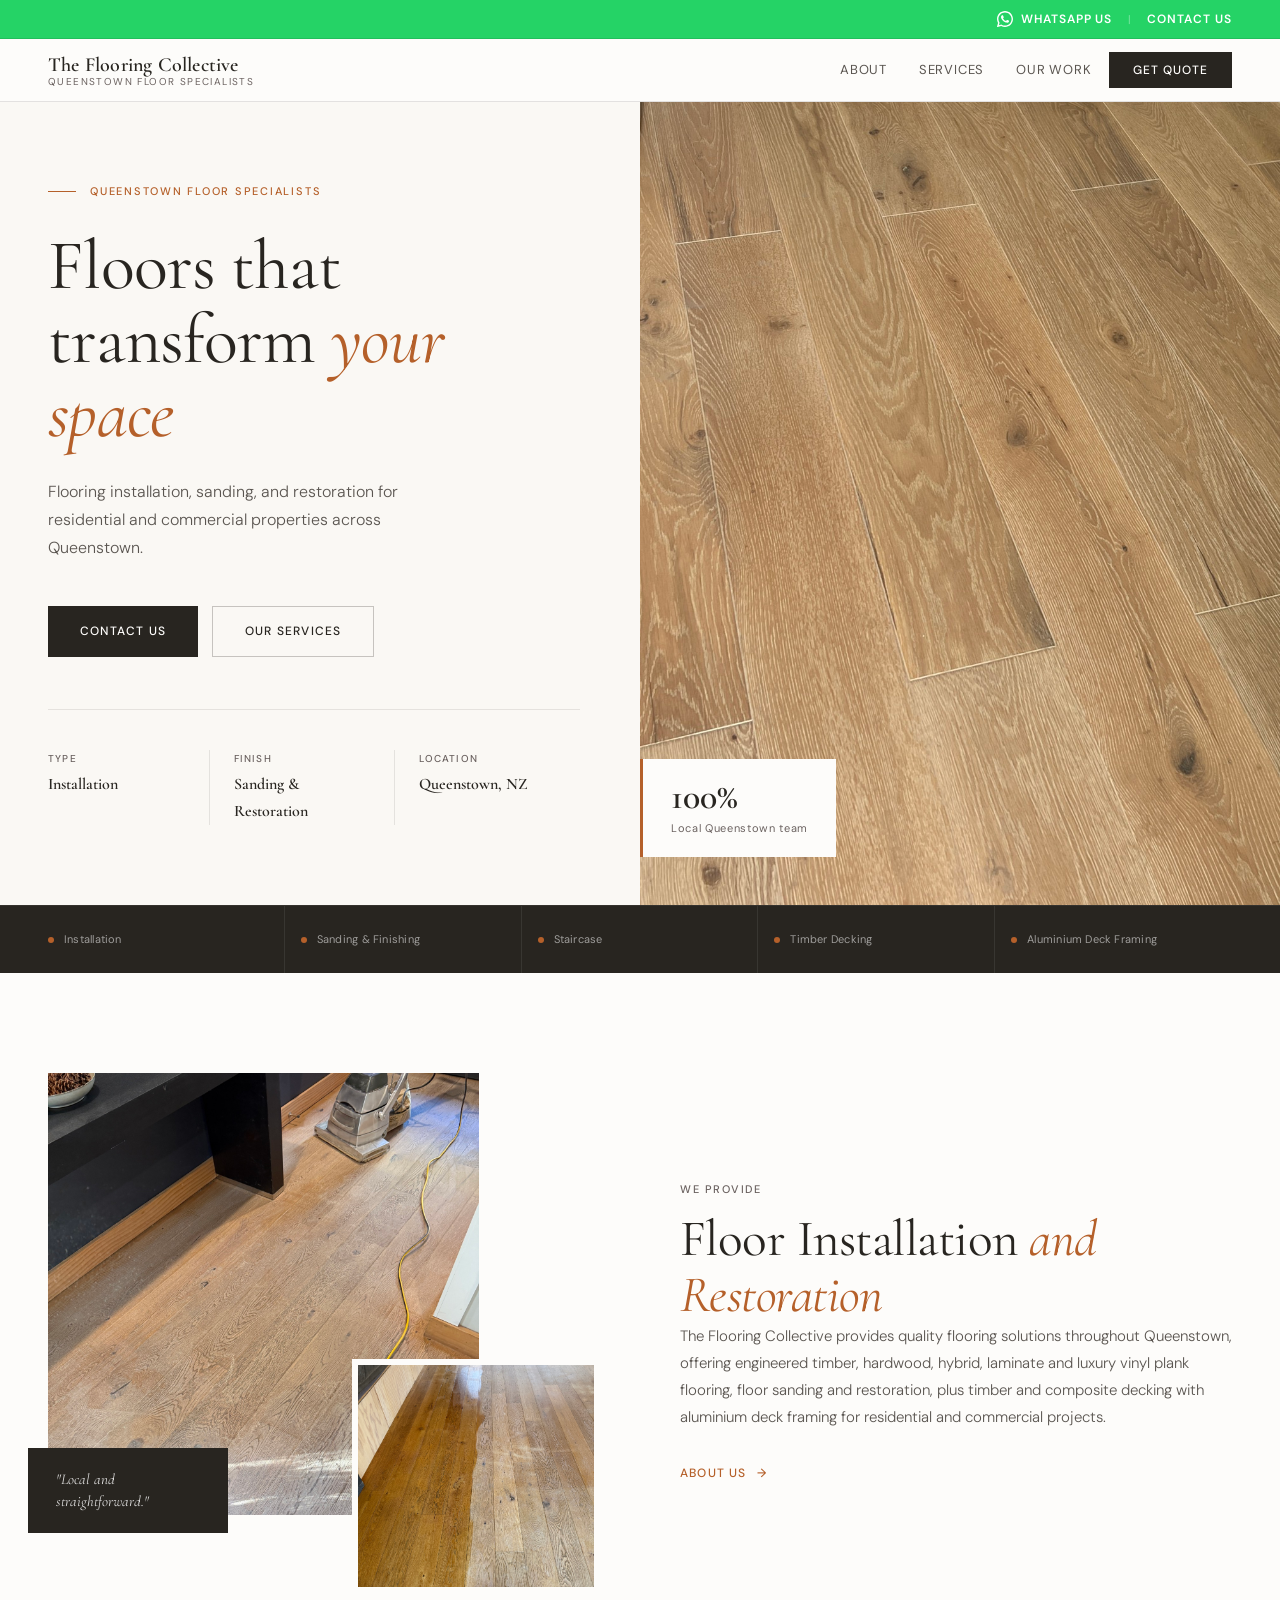
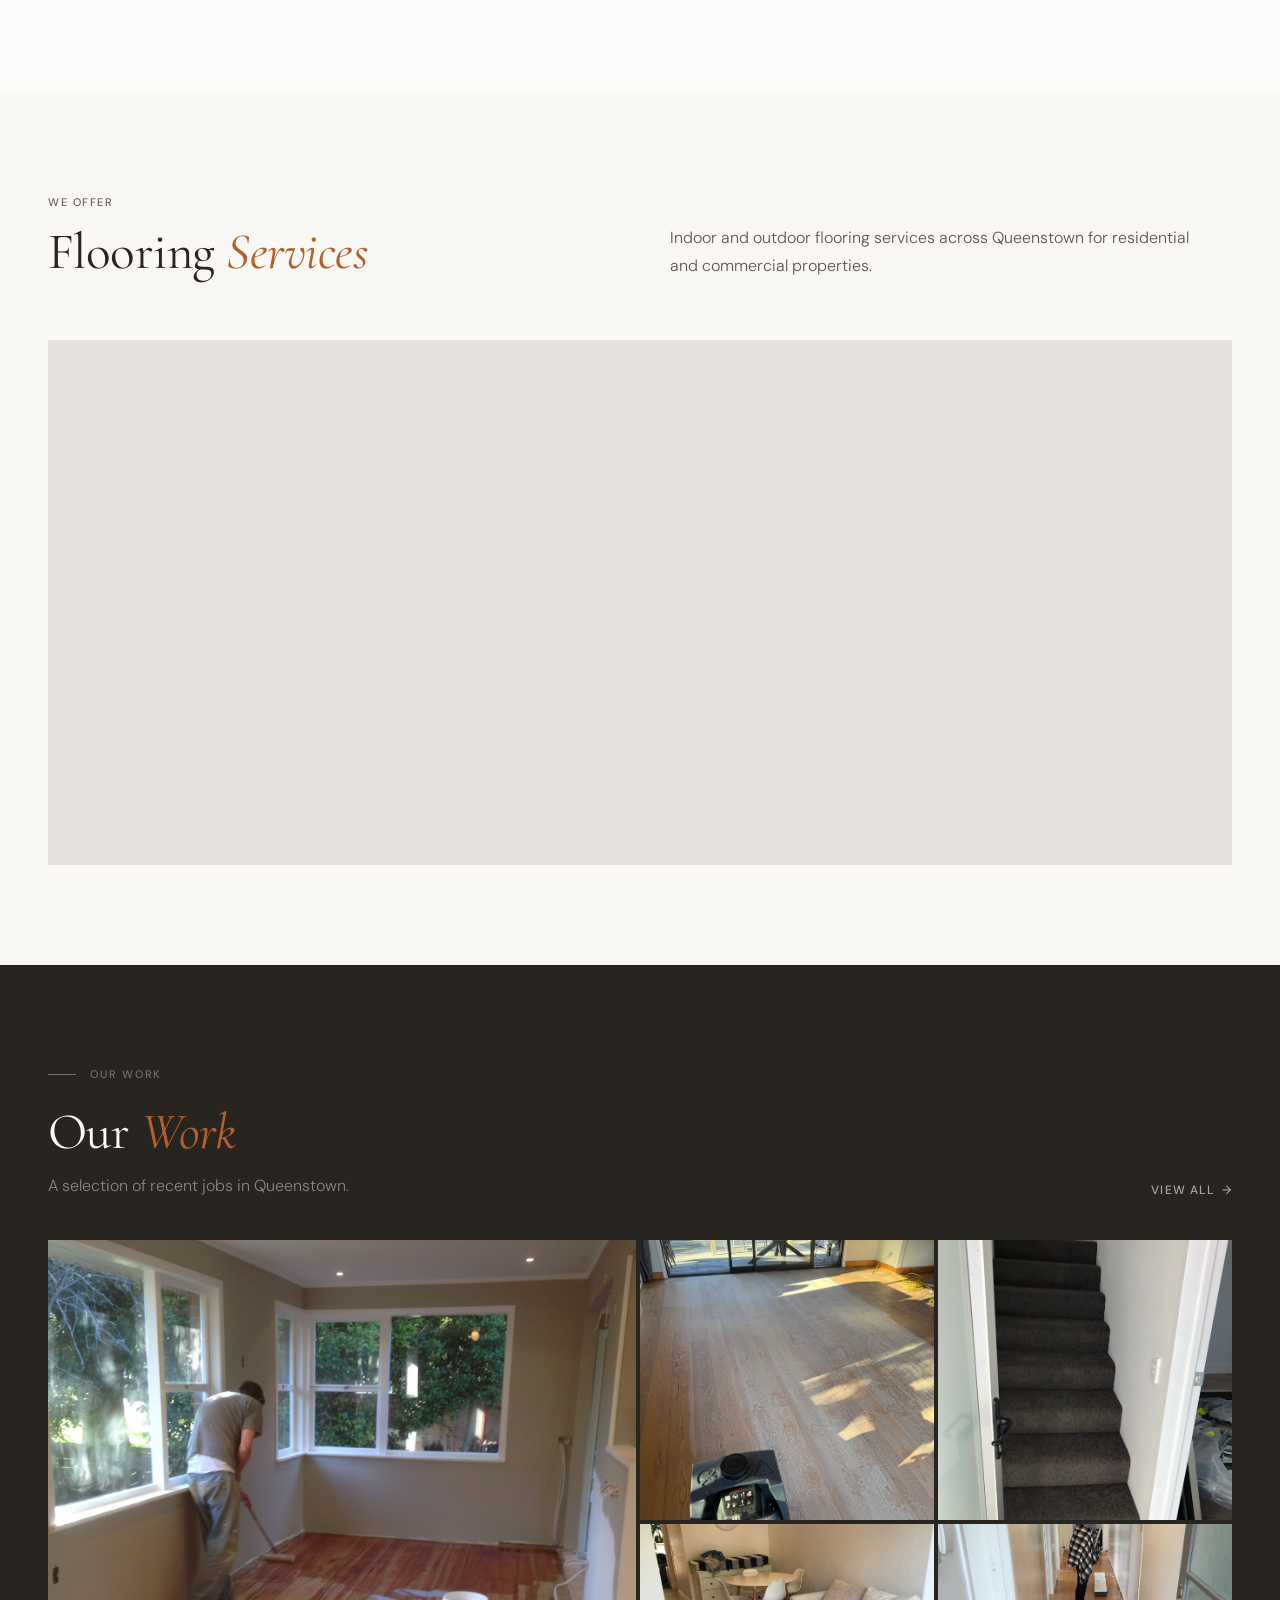
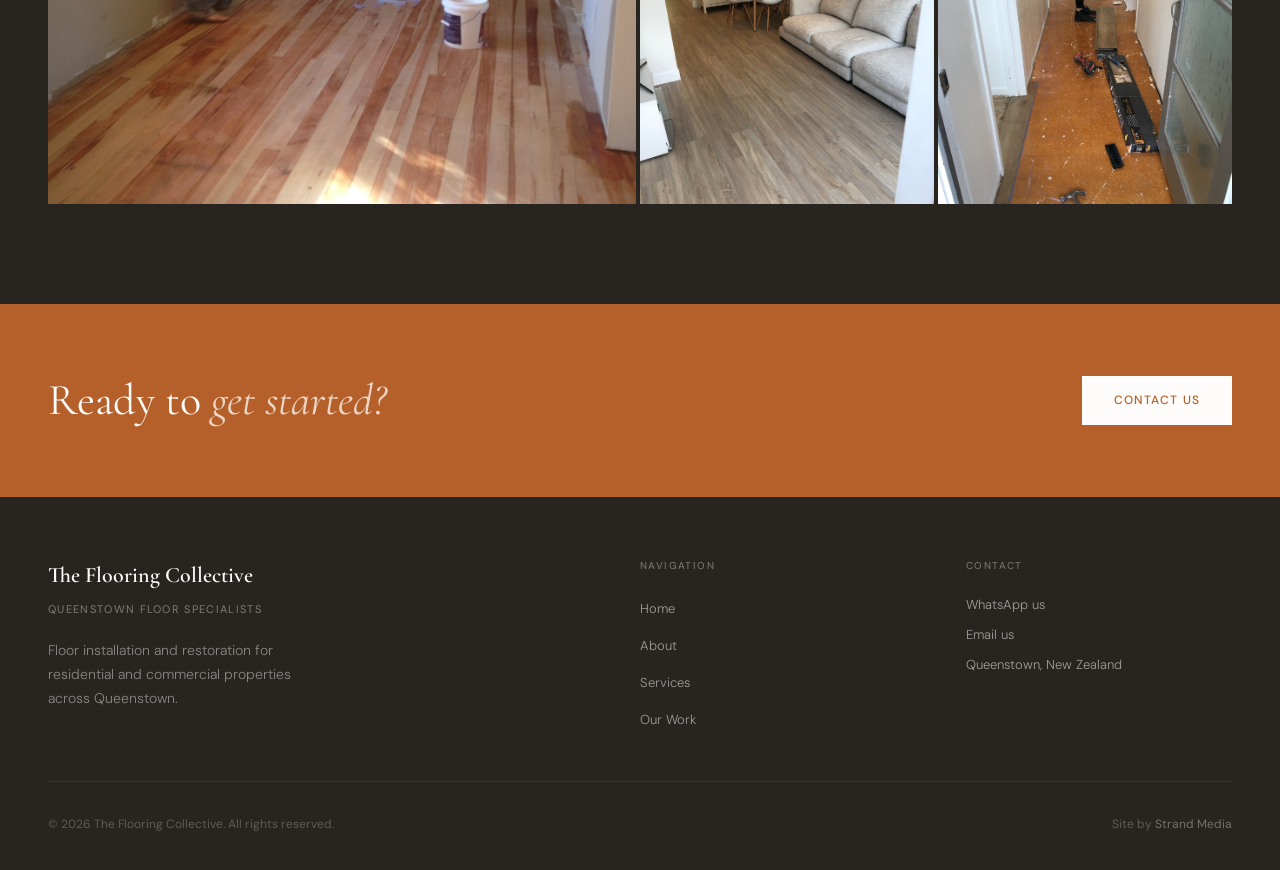
==== index.html @ 2d90a759 "Add files via upload" ====
<!DOCTYPE html>
<html lang="en">
<head>
<meta charset="UTF-8">
<meta name="viewport" content="width=device-width, initial-scale=1.0">
<title>The Flooring Collective — Floor Installation & Restoration, Queenstown</title>
<meta name="description" content="Queenstown floor installation and restoration. Engineered timber, floor sanding, staircase, timber decking and aluminium deck framing for residential and commercial properties.">
<link rel="canonical" href="https://flooringcollective.co.nz/">
<link rel="preload" as="image" href="images/hero.jpg">
<meta property="og:title" content="The Flooring Collective — Floor Installation & Restoration, Queenstown">
<meta property="og:description" content="Flooring installation, sanding, and restoration for residential and commercial properties across Queenstown.">
<meta property="og:image" content="https://flooringcollective.co.nz/images/og-image.jpg">
<meta property="og:type" content="website">
<meta property="og:url" content="https://flooringcollective.co.nz/">
<meta name="twitter:card" content="summary_large_image">
<meta name="robots" content="index, follow">
<link rel="icon" type="image/svg+xml" href="data:image/svg+xml,%3Csvg xmlns='http://www.w3.org/2000/svg' viewBox='0 0 100 100'%3E%3Crect width='100' height='100' fill='%23B5602A'/%3E%3Ctext x='50' y='67' font-family='Georgia,serif' font-size='42' font-weight='700' fill='%23FDFCFA' text-anchor='middle' letter-spacing='-1'%3ETFC%3C/text%3E%3C/svg%3E">
<link rel="preconnect" href="https://fonts.googleapis.com">
<link rel="preconnect" href="https://fonts.gstatic.com" crossorigin>
<link href="https://fonts.googleapis.com/css2?family=Cormorant+Garamond:ital,wght@0,400;0,600;1,400;1,600&family=DM+Sans:wght@300;400;500&display=swap" rel="stylesheet">
<link rel="stylesheet" href="css/style.css">
<style>
/* INDEX PAGE STYLES */
.hero { max-width:var(--max-w); margin:0 auto; display:grid; grid-template-columns:1fr 1fr; min-height:calc(100vh - 100px); }
.hero-left { display:flex; flex-direction:column; justify-content:center; padding:80px 60px 80px 48px; background:var(--linen); }
.hero-eyebrow { font-size:11px; font-weight:500; letter-spacing:0.16em; text-transform:uppercase; color:var(--terra); margin-bottom:28px; display:flex; align-items:center; gap:14px; }
.hero-eyebrow::before { content:''; width:28px; height:1px; background:var(--terra); display:block; flex-shrink:0; }
.hero-title { font-family:var(--font-display); font-size:clamp(48px,5.5vw,76px); font-weight:400; line-height:1.05; color:var(--charcoal); margin-bottom:28px; letter-spacing:-0.01em; }
.hero-title em { font-style:italic; color:var(--terra); }
.hero-body { font-size:16px; font-weight:300; color:var(--mid); max-width:400px; margin-bottom:44px; line-height:1.75; }
.hero-actions { display:flex; gap:14px; flex-wrap:wrap; }
.hero-services { display:flex; margin-top:52px; padding-top:40px; border-top:1px solid var(--border); }
.hero-service-item { flex:1; padding-right:24px; }
.hero-service-item+.hero-service-item { padding-left:24px; border-left:1px solid var(--border); }
.hero-service-label { font-size:10px; font-weight:500; letter-spacing:0.12em; text-transform:uppercase; color:var(--muted); margin-bottom:4px; }
.hero-service-name { font-family:var(--font-display); font-size:16px; font-weight:600; color:var(--charcoal); }
.hero-right { position:relative; overflow:hidden; background:var(--sand); min-height:500px; }
.hero-img { width:100%; height:100%; object-fit:cover; position:absolute; inset:0; }
.hero-badge { position:absolute; bottom:48px; left:0; background:var(--warm-white); padding:20px 28px; border-left:3px solid var(--terra); }
.hero-badge-num { font-family:var(--font-display); font-size:36px; font-weight:600; color:var(--charcoal); line-height:1; }
.hero-badge-label { font-size:11px; color:var(--muted); letter-spacing:0.06em; margin-top:4px; }

.services-strip { background:var(--charcoal); border-top:1px solid rgba(255,255,255,0.06); }
.services-strip-grid { max-width:var(--max-w); margin:0 auto; padding:0 48px; display:grid; grid-template-columns:repeat(5,1fr); }
.strip-item { padding:24px 16px; display:flex; align-items:center; gap:10px; border-right:1px solid rgba(255,255,255,0.08); }
.strip-item:first-child { padding-left:0; }
.strip-item:last-child { border-right:none; }
.strip-dot { width:6px; height:6px; background:var(--terra); border-radius:50%; flex-shrink:0; }
.strip-label { font-size:11px; font-weight:400; color:rgba(255,255,255,0.55); letter-spacing:0.02em; white-space:nowrap; }

.about-intro { background:var(--warm-white); }
.about-intro-grid { max-width:var(--max-w); margin:0 auto; padding:100px 48px; display:grid; grid-template-columns:1fr 1fr; gap:80px; align-items:center; }
.about-intro-visual { position:relative; height:520px; }
.about-img-main { position:absolute; top:0; left:0; width:78%; height:85%; object-fit:cover; }
.about-img-accent { position:absolute; bottom:0; right:0; width:45%; height:45%; object-fit:cover; border:6px solid var(--warm-white); }
.about-pull { position:absolute; bottom:60px; left:-20px; background:var(--charcoal); padding:20px 28px; max-width:200px; }
.about-pull-text { font-family:var(--font-display); font-size:15px; font-style:italic; line-height:1.5; color:rgba(255,255,255,0.85); }
.about-provide { font-size:11px; font-weight:500; letter-spacing:0.14em; text-transform:uppercase; color:var(--muted); margin-bottom:12px; }
.about-para { font-size:15px; font-weight:300; color:var(--mid); line-height:1.8; margin-bottom:20px; }

.services-section { background:var(--linen); }
.services-section-inner { max-width:var(--max-w); margin:0 auto; padding:100px 48px; }
.services-header { display:grid; grid-template-columns:1fr 1fr; gap:60px; align-items:end; margin-bottom:60px; }
.services-provide { font-size:11px; font-weight:500; letter-spacing:0.14em; text-transform:uppercase; color:var(--muted); margin-bottom:12px; }
.services-grid { display:grid; grid-template-columns:repeat(3,1fr); gap:2px; background:var(--border); }
.service-card { background:var(--linen); padding:44px 36px; transition:background 0.25s; position:relative; }
.service-card:hover { background:var(--sand); }
.service-card::after { content:''; position:absolute; top:0; left:0; right:0; height:2px; background:transparent; transition:background 0.25s; }
.service-card:hover::after { background:var(--terra); }
.service-card--cta { background:var(--charcoal); display:flex; flex-direction:column; justify-content:center; align-items:flex-start; }
.service-card--cta:hover { background:var(--charcoal-dark); }
.service-card--cta::after { display:none; }
.service-card--cta-text { font-family:var(--font-display); font-size:22px; font-weight:400; color:var(--warm-white); line-height:1.3; margin-bottom:24px; font-style:italic; }
.service-icon-wrap { width:40px; height:40px; margin-bottom:24px; display:flex; align-items:center; justify-content:center; }
.service-icon-wrap svg { width:32px; height:32px; stroke:var(--terra); fill:none; stroke-width:1.5; stroke-linecap:round; stroke-linejoin:round; }
.service-name { font-family:var(--font-display); font-size:22px; font-weight:600; color:var(--charcoal); margin-bottom:12px; line-height:1.2; }
.service-desc { font-size:14px; font-weight:300; color:var(--mid); line-height:1.7; }

.gallery-preview { background:var(--charcoal); padding:100px 48px; }
.gallery-preview .eyebrow { color:rgba(255,255,255,0.35); }
.gallery-preview .eyebrow::before { background:rgba(255,255,255,0.35); }
.gallery-header { max-width:var(--max-w); margin:0 auto 40px; display:flex; align-items:flex-end; justify-content:space-between; }
.gallery-header-link { display:inline-flex; align-items:center; gap:8px; font-size:12px; font-weight:500; letter-spacing:0.1em; text-transform:uppercase; color:rgba(255,255,255,0.6); transition:color 0.2s; }
.gallery-header-link:hover { color:var(--warm-white); }
.gallery-header-link::after { content:'→'; }
.gallery-grid { max-width:var(--max-w); margin:0 auto; display:grid; grid-template-columns:2fr 1fr 1fr; grid-template-rows:280px 280px; gap:4px; }
.gallery-item { overflow:hidden; position:relative; }
.gallery-item:first-child { grid-row:1/3; }
.gallery-img { width:100%; height:100%; object-fit:cover; transition:transform 0.5s ease; }
.gallery-item:hover .gallery-img, .gallery-item:focus-within .gallery-img { transform:scale(1.03); }
.gallery-overlay { position:absolute; inset:0; background:rgba(40,37,32,0); display:flex; align-items:flex-end; padding:20px; transition:background 0.3s; }
.gallery-item:hover .gallery-overlay, .gallery-item:focus-within .gallery-overlay { background:rgba(40,37,32,0.35); }
.section-title--light { color:var(--warm-white); }
.section-body--dim { color:rgba(255,255,255,0.45); margin-top:12px; }
.gallery-overlay-label { font-size:11px; letter-spacing:0.1em; text-transform:uppercase; color:rgba(255,255,255,0); transition:color 0.3s; }
.gallery-item:hover .gallery-overlay-label, .gallery-item:focus-within .gallery-overlay-label { color:rgba(255,255,255,0.8); }

/* MODAL */
.modal-overlay { display:none; position:fixed; inset:0; background:rgba(40,37,32,0.7); z-index:2000; align-items:center; justify-content:center; padding:20px; }
.modal-overlay.open { display:flex; }
.modal-box { background:var(--warm-white); max-width:560px; width:100%; max-height:90vh; overflow-y:auto; padding:48px; position:relative; }
.modal-close { position:absolute; top:16px; right:20px; background:none; border:none; font-size:24px; cursor:pointer; color:var(--muted); line-height:1; }
.modal-close:hover { color:var(--charcoal); }
.modal-title { font-family:var(--font-display); font-size:28px; font-weight:400; color:var(--charcoal); margin-bottom:6px; }
.modal-sub { font-size:14px; font-weight:300; color:var(--mid); margin-bottom:28px; }
.form-row { display:grid; grid-template-columns:1fr 1fr; gap:16px; }
.form-group { margin-bottom:16px; }
.form-label { display:block; font-size:10px; font-weight:500; letter-spacing:0.12em; text-transform:uppercase; color:var(--muted); margin-bottom:8px; }
.form-input,.form-select,.form-textarea { width:100%; background:var(--linen); border:1px solid var(--border); color:var(--charcoal); padding:12px 14px; font-family:var(--font-body); font-size:14px; font-weight:300; outline:none; transition:border-color 0.2s; }
.form-input:focus,.form-select:focus,.form-textarea:focus { border-color:var(--terra); }
.form-textarea { resize:vertical; min-height:100px; }
.form-submit { width:100%; background:var(--charcoal); color:var(--warm-white); border:none; padding:14px; font-family:var(--font-body); font-size:13px; font-weight:500; letter-spacing:0.1em; text-transform:uppercase; cursor:pointer; transition:background 0.2s; margin-top:8px; }
.form-submit:hover { background:var(--terra); }
.form-note { font-size:12px; color:var(--muted); margin-top:10px; }
.success-msg { display:none; background:var(--sand); border-left:3px solid var(--terra); padding:16px 20px; margin-top:16px; font-size:14px; color:var(--charcoal); }

@media(prefers-reduced-motion:reduce){.gallery-img,.gallery-overlay,.gallery-overlay-label,.service-card,.service-card::after{transition:none;}}
@media(max-width:1024px) {
  .hero { grid-template-columns:1fr; min-height:auto; }
  .hero-right { min-height:400px; }
  .hero-left { padding:60px 48px; }
  .about-intro-grid { grid-template-columns:1fr; gap:48px; }
  .about-intro-visual { height:360px; }
  .services-header { grid-template-columns:1fr; gap:20px; }
  .gallery-grid { grid-template-columns:1fr 1fr; grid-template-rows:auto; }
  .gallery-item:first-child { grid-row:auto; }
}
@media(max-width:768px) {
  .hero-left { padding:48px 20px 60px; }
  .hero-services { flex-direction:column; gap:16px; }
  .hero-service-item+.hero-service-item { border-left:none; border-top:1px solid var(--border); padding-left:0; padding-top:16px; }
  .services-strip-grid { padding:0 20px; grid-template-columns:1fr 1fr; }
  .strip-item { padding:16px 8px; border-right:none; border-bottom:1px solid rgba(255,255,255,0.08); }
  .strip-item:last-child { border-bottom:none; }
  .about-intro-grid { padding:72px 20px; grid-template-columns:1fr; }
  .services-section-inner { padding:72px 20px; }
  .services-grid { grid-template-columns:1fr; }
  .gallery-preview { padding:72px 20px; }
  .gallery-grid { grid-template-columns:1fr 1fr; }
  .form-row { grid-template-columns:1fr; }
  .modal-box { padding:32px 24px; }
}
</style>
<script type="application/ld+json">
{
  "@context": "https://schema.org",
  "@type": "LocalBusiness",
  "name": "The Flooring Collective",
  "description": "Floor installation and restoration in Queenstown — engineered timber, sanding, staircase, timber decking and aluminium deck framing.",
  "url": "https://flooringcollective.co.nz",
  "telephone": "+6421754626",
  "address": {
    "@type": "PostalAddress",
    "addressLocality": "Queenstown",
    "addressRegion": "Otago",
    "addressCountry": "NZ"
  },
  "areaServed": { "@type": "City", "name": "Queenstown" },
  "priceRange": "$$",
  "openingHours": "Mo-Fr 07:00-17:00"
}
</script>
</head>
<body>
<!-- NAV: identical across all pages — edit all files when changing nav -->
<header style="position:sticky;top:0;z-index:1000;font-family:'DM Sans',system-ui,sans-serif;">
  <div style="background:#25D366;border-bottom:1px solid rgba(0,0,0,0.1);">
    <div style="max-width:1280px;margin:0 auto;padding:0 48px;height:38px;display:flex;align-items:center;justify-content:flex-end;gap:16px;">
      <a href="https://wa.me/64217546260?text=Flooring%20Enquiry" target="_blank" rel="noopener" style="font-size:12px;font-weight:600;color:#fff;letter-spacing:0.08em;text-transform:uppercase;text-decoration:none;display:flex;align-items:center;gap:8px;">
        <svg width="16" height="16" viewBox="0 0 24 24" fill="white" xmlns="http://www.w3.org/2000/svg"><path d="M17.472 14.382c-.297-.149-1.758-.867-2.03-.967-.273-.099-.471-.148-.67.15-.197.297-.767.966-.94 1.164-.173.199-.347.223-.644.075-.297-.15-1.255-.463-2.39-1.475-.883-.788-1.48-1.761-1.653-2.059-.173-.297-.018-.458.13-.606.134-.133.298-.347.446-.52.149-.174.198-.298.298-.497.099-.198.05-.371-.025-.52-.075-.149-.669-1.612-.916-2.207-.242-.579-.487-.5-.669-.51-.173-.008-.371-.01-.57-.01-.198 0-.52.074-.792.372-.272.297-1.04 1.016-1.04 2.479 0 1.462 1.065 2.875 1.213 3.074.149.198 2.096 3.2 5.077 4.487.709.306 1.262.489 1.694.625.712.227 1.36.195 1.871.118.571-.085 1.758-.719 2.006-1.413.248-.694.248-1.289.173-1.413-.074-.124-.272-.198-.57-.347z"/><path d="M12 0C5.373 0 0 5.373 0 12c0 2.127.558 4.126 1.533 5.862L.057 23.428a.5.5 0 0 0 .609.61l5.648-1.453A11.945 11.945 0 0 0 12 24c6.627 0 12-5.373 12-12S18.627 0 12 0zm0 21.894a9.877 9.877 0 0 1-5.031-1.378l-.36-.214-3.733.96.99-3.645-.235-.374A9.872 9.872 0 0 1 2.106 12C2.106 6.527 6.527 2.106 12 2.106c5.473 0 9.894 4.421 9.894 9.894 0 5.473-4.421 9.894-9.894 9.894z"/></svg>
        WhatsApp us
      </a>
      <span style="color:rgba(255,255,255,0.4);font-size:11px;">|</span>
      <a href="contact.html" style="font-size:12px;font-weight:600;color:#fff;letter-spacing:0.08em;text-transform:uppercase;text-decoration:none;">Contact Us</a>
    </div>
  </div>
  <div style="background:#FDFCFA;border-bottom:1px solid rgba(40,37,32,0.12);">
    <div style="max-width:1280px;margin:0 auto;padding:0 48px;height:62px;display:flex;align-items:center;justify-content:space-between;">
      <a href="index.html" style="display:flex;flex-direction:column;line-height:1.1;text-decoration:none;">
        <span style="font-family:'Cormorant Garamond',Georgia,serif;font-size:20px;font-weight:600;color:#282520;letter-spacing:0.01em;">The Flooring Collective</span>
        <span style="font-size:10px;font-weight:400;color:#6B6260;letter-spacing:0.14em;text-transform:uppercase;">Queenstown Floor Specialists</span>
      </a>
      <nav id="mainNav" style="display:flex;align-items:center;gap:4px;">
        <a href="about.html" style="font-size:13px;font-weight:400;color:#5A5550;letter-spacing:0.06em;text-transform:uppercase;padding:8px 14px;text-decoration:none;">About</a>
        <a href="services.html" style="font-size:13px;font-weight:400;color:#5A5550;letter-spacing:0.06em;text-transform:uppercase;padding:8px 14px;text-decoration:none;">Services</a>
        <a href="gallery.html" style="font-size:13px;font-weight:400;color:#5A5550;letter-spacing:0.06em;text-transform:uppercase;padding:8px 14px;text-decoration:none;">Our Work</a>
        <button onclick="openQuoteModal()" style="font-size:12px;font-weight:500;color:#FDFCFA;letter-spacing:0.08em;text-transform:uppercase;padding:10px 24px;background:#282520;border:none;cursor:pointer;font-family:'DM Sans',system-ui,sans-serif;">Get Quote</button>
      </nav>
      <button onclick="toggleTFCMenu()" aria-label="Open menu" id="tfcBurger" style="display:none;flex-direction:column;gap:5px;background:none;border:none;cursor:pointer;padding:8px;">
        <span style="width:24px;height:2px;background:#282520;display:block;"></span>
        <span style="width:24px;height:2px;background:#282520;display:block;"></span>
        <span style="width:24px;height:2px;background:#282520;display:block;"></span>
      </button>
    </div>
  </div>
  <div id="tfcMobileMenu" style="display:none;background:#FDFCFA;border-top:1px solid rgba(40,37,32,0.1);padding:12px 24px 20px;">
    <a href="about.html" style="display:block;padding:13px 0;font-size:14px;color:#5A5550;letter-spacing:0.06em;text-transform:uppercase;border-bottom:1px solid rgba(40,37,32,0.08);text-decoration:none;">About</a>
    <a href="services.html" style="display:block;padding:13px 0;font-size:14px;color:#5A5550;letter-spacing:0.06em;text-transform:uppercase;border-bottom:1px solid rgba(40,37,32,0.08);text-decoration:none;">Services</a>
    <a href="gallery.html" style="display:block;padding:13px 0;font-size:14px;color:#5A5550;letter-spacing:0.06em;text-transform:uppercase;border-bottom:1px solid rgba(40,37,32,0.08);text-decoration:none;">Our Work</a>
    <a href="https://wa.me/64217546260?text=Flooring%20Enquiry" target="_blank" rel="noopener" style="display:block;padding:13px 0;font-size:14px;color:#25D366;letter-spacing:0.06em;text-transform:uppercase;text-decoration:none;">WhatsApp us</a>
    <a href="contact.html" style="display:block;padding:13px 0;font-size:14px;color:#B5602A;letter-spacing:0.06em;text-transform:uppercase;text-decoration:none;">Contact Us</a>
  </div>
  <style>@media(max-width:860px){#mainNav{display:none!important;}#tfcBurger{display:flex!important;}}</style>
</header>
<script>
function toggleTFCMenu(){var m=document.getElementById("tfcMobileMenu");m.style.display=m.style.display==="block"?"none":"block";}
function openQuoteModal(){document.getElementById('quoteModal').classList.add('open');document.body.style.overflow='hidden';}
function closeQuoteModal(){document.getElementById('quoteModal').classList.remove('open');document.body.style.overflow='';}
document.addEventListener('keydown',function(e){if(e.key==='Escape')closeQuoteModal();});
</script>

<!-- QUOTE MODAL -->
<div class="modal-overlay" id="quoteModal" role="dialog" aria-modal="true" aria-labelledby="modalTitle" onclick="if(event.target===this)closeQuoteModal()">
  <div class="modal-box">
    <button class="modal-close" onclick="closeQuoteModal()" aria-label="Close">&times;</button>
    <h2 class="modal-title" id="modalTitle">Get a quote</h2>
    <p class="modal-sub">Tell us about your project and we'll be in touch within one business day.</p>
    <form id="quoteForm" action="https://formspree.io/f/xdavladk" method="POST">
      <div class="form-row">
        <div class="form-group">
          <label class="form-label" for="q_first">First name *</label>
          <input class="form-input" id="q_first" type="text" name="first_name" required placeholder="Jane" autocomplete="given-name">
        </div>
        <div class="form-group">
          <label class="form-label" for="q_last">Last name *</label>
          <input class="form-input" id="q_last" type="text" name="last_name" required placeholder="Smith" autocomplete="family-name">
        </div>
      </div>
      <div class="form-row">
        <div class="form-group">
          <label class="form-label" for="q_phone">Phone *</label>
          <input class="form-input" id="q_phone" type="tel" name="phone" required placeholder="021 XXX XXXX" autocomplete="tel">
        </div>
        <div class="form-group">
          <label class="form-label" for="q_email">Email *</label>
          <input class="form-input" id="q_email" type="email" name="email" required placeholder="jane@email.com" autocomplete="email">
        </div>
      </div>
      <div class="form-group">
        <label class="form-label" for="q_service">Service</label>
        <select class="form-select" id="q_service" name="service">
          <option value="">Select a service</option>
          <option>Installation</option>
          <option>Sanding & Finishing</option>
          <option>Staircase</option>
          <option>Timber Decking</option>
          <option>Aluminium Deck Framing</option>
          <option>Not sure yet</option>
        </select>
      </div>
      <div class="form-group">
        <label class="form-label" for="q_message">Tell us about your project</label>
        <textarea class="form-textarea" id="q_message" name="message" placeholder="Location, floor area, timeframe…"></textarea>
      </div>
      <input type="hidden" name="_subject" value="Quote Request — The Flooring Collective">
      <button type="submit" class="form-submit">Send quote request →</button>
      <p class="form-note">Free quote. No obligation. We'll be in touch within one business day.</p>
    </form>
    <div class="success-msg" id="quoteSuccess">✓ Thanks — we'll be in touch within one business day.</div>
  </div>
</div>

<main id="main-content">

<section class="hero" aria-labelledby="hero-heading">
  <div class="hero-left">
    <p class="hero-eyebrow">Queenstown Floor Specialists</p>
    <h1 class="hero-title" id="hero-heading">Floors that transform <em>your space</em></h1>
    <p class="hero-body">Flooring installation, sanding, and restoration for residential and commercial properties across Queenstown.</p>
    <div class="hero-actions">
      <a href="contact.html" class="btn btn-dark">Contact Us</a>
      <a href="services.html" class="btn btn-outline">Our Services</a>
    </div>
    <div class="hero-services">
      <div class="hero-service-item">
        <p class="hero-service-label">Type</p>
        <p class="hero-service-name">Installation</p>
      </div>
      <div class="hero-service-item">
        <p class="hero-service-label">Finish</p>
        <p class="hero-service-name">Sanding & Restoration</p>
      </div>
      <div class="hero-service-item">
        <p class="hero-service-label">Location</p>
        <p class="hero-service-name">Queenstown, NZ</p>
      </div>
    </div>
  </div>
  <div class="hero-right">
    <img src="images/hero.jpg" alt="Engineered timber floor installation Queenstown" class="hero-img" loading="eager" fetchpriority="high" width="1800" height="1200">
    <div class="hero-badge">
      <div class="hero-badge-num">100%</div>
      <div class="hero-badge-label">Local Queenstown team</div>
    </div>
  </div>
</section>

<div class="services-strip" aria-label="Services overview">
  <div class="services-strip-grid">
    <div class="strip-item"><div class="strip-dot"></div><span class="strip-label">Installation</span></div>
    <div class="strip-item"><div class="strip-dot"></div><span class="strip-label">Sanding & Finishing</span></div>
    <div class="strip-item"><div class="strip-dot"></div><span class="strip-label">Staircase</span></div>
    <div class="strip-item"><div class="strip-dot"></div><span class="strip-label">Timber Decking</span></div>
    <div class="strip-item"><div class="strip-dot"></div><span class="strip-label">Aluminium Deck Framing</span></div>
  </div>
</div>

<section class="about-intro" aria-labelledby="about-heading">
  <div class="about-intro-grid">
    <div class="about-intro-visual fade-up">
      <img src="images/about-main.jpg" alt="Flooring installation in progress" class="about-img-main" loading="lazy">
      <img src="images/about-detail.jpg" alt="Floor detail close-up" class="about-img-accent" loading="lazy">
      <div class="about-pull">
        <p class="about-pull-text">"Local and straightforward."</p>
      </div>
    </div>
    <div class="fade-up">
      <p class="about-provide">We provide</p>
      <h2 class="section-title" id="about-heading">Floor Installation <em>and Restoration</em></h2>
      <p class="about-para">The Flooring Collective provides quality flooring solutions throughout Queenstown, offering engineered timber, hardwood, hybrid, laminate and luxury vinyl plank flooring, floor sanding and restoration, plus timber and composite decking with aluminium deck framing for residential and commercial projects.</p>
      <a href="about.html" class="about-link">About us</a>
    </div>
  </div>
</section>

<section class="services-section" aria-labelledby="services-heading">
  <div class="services-section-inner">
    <div class="services-header">
      <div>
        <p class="services-provide">We offer</p>
        <h2 class="section-title" id="services-heading">Flooring <em>Services</em></h2>
      </div>
      <p class="section-body">Indoor and outdoor flooring services across Queenstown for residential and commercial properties.</p>
    </div>
    <div class="services-grid">
      <article class="service-card fade-up">
        <div class="service-icon-wrap"><svg viewBox="0 0 32 32" aria-hidden="true"><rect x="4" y="6" width="5" height="20" rx="0.5"/><rect x="11" y="6" width="5" height="20" rx="0.5"/><rect x="18" y="6" width="5" height="20" rx="0.5"/><rect x="25" y="6" width="3" height="20" rx="0.5"/></svg></div>
        <h3 class="service-name">Installation</h3>
        <p class="service-desc">Installation of engineered timber floors. Subfloor preparation included — we ensure the base is right before a single board goes down.</p>
      </article>
      <article class="service-card fade-up">
        <div class="service-icon-wrap"><svg viewBox="0 0 32 32" aria-hidden="true"><rect x="4" y="20" width="24" height="6" rx="0.5"/><path d="M8 20 L8 8 Q8 6 10 6 L22 6 Q24 6 24 8 L24 20"/><line x1="12" y1="14" x2="20" y2="14"/></svg></div>
        <h3 class="service-name">Sanding & Finishing</h3>
        <p class="service-desc">Sanding and finishing. Oil, polyurethane, or hardwax — we help you choose the right finish for your floor and lifestyle.</p>
      </article>
      <article class="service-card fade-up">
        <div class="service-icon-wrap"><svg viewBox="0 0 32 32" aria-hidden="true"><polyline points="4,26 4,20 10,20 10,14 16,14 16,8 22,8 22,4 28,4"/><line x1="4" y1="26" x2="28" y2="26"/></svg></div>
        <h3 class="service-name">Staircase</h3>
        <p class="service-desc">Stair treads, risers, and nosings in matching or complementary timber to complete the look from floor to floor.</p>
      </article>
      <article class="service-card fade-up">
        <div class="service-icon-wrap"><svg viewBox="0 0 32 32" aria-hidden="true"><rect x="2" y="18" width="28" height="4" rx="0.5"/><rect x="2" y="24" width="28" height="4" rx="0.5"/><rect x="2" y="12" width="28" height="4" rx="0.5"/><line x1="8" y1="12" x2="8" y2="28"/><line x1="16" y1="12" x2="16" y2="28"/><line x1="24" y1="12" x2="24" y2="28"/></svg></div>
        <h3 class="service-name">Timber Decking</h3>
        <p class="service-desc">Installation of nail-free timber decking system — hidden fasteners create a seamless, screw-free surface that is barefoot friendly.</p>
      </article>
      <article class="service-card fade-up">
        <div class="service-icon-wrap"><svg viewBox="0 0 32 32" aria-hidden="true"><rect x="4" y="14" width="24" height="4" rx="0.5"/><rect x="4" y="20" width="24" height="4" rx="0.5"/><line x1="8" y1="8" x2="8" y2="14"/><line x1="16" y1="6" x2="16" y2="14"/><line x1="24" y1="8" x2="24" y2="14"/><circle cx="8" cy="26" r="2"/><circle cx="16" cy="26" r="2"/><circle cx="24" cy="26" r="2"/></svg></div>
        <h3 class="service-name">Aluminium Deck Framing</h3>
        <p class="service-desc">Installation of aluminium subframing system — lightweight, durable, and PS1 certified. Compatible with both timber decking and tiles.</p>
      </article>
      <div class="service-card service-card--cta fade-up">
        <p class="service-card--cta-text">"Not sure what you need?"</p>
        <a href="contact.html" class="btn btn-light">Contact Us →</a>
      </div>
    </div>
  </div>
</section>

<section class="gallery-preview" aria-labelledby="gallery-heading">
  <div class="gallery-header">
    <div>
      <p class="eyebrow">Our work</p>
      <h2 class="section-title section-title--light" id="gallery-heading">Our <em>Work</em></h2>
      <p class="section-body section-body--dim">A selection of recent jobs in Queenstown.</p>
    </div>
    <a href="gallery.html" class="gallery-header-link">View all</a>
  </div>
  <div class="gallery-grid" role="list" aria-label="Project gallery">
    <div class="gallery-item" role="listitem">
      <img src="images/gallery-timber-1.jpg" alt="Engineered timber floor installation Queenstown" class="gallery-img" loading="lazy">
      <div class="gallery-overlay"><span class="gallery-overlay-label">Installation</span></div>
    </div>
    <div class="gallery-item" role="listitem">
      <img src="images/gallery-sand-1.jpg" alt="Floor sanding and finishing Queenstown" class="gallery-img" loading="lazy">
      <div class="gallery-overlay"><span class="gallery-overlay-label">Sanding & Finishing</span></div>
    </div>
    <div class="gallery-item" role="listitem">
      <img src="images/gallery-stair-1.jpg" alt="Staircase timber flooring Queenstown" class="gallery-img" loading="lazy">
      <div class="gallery-overlay"><span class="gallery-overlay-label">Staircase</span></div>
    </div>
    <div class="gallery-item" role="listitem">
      <img src="images/gallery-lam-1.jpg" alt="Floor installation Queenstown" class="gallery-img" loading="lazy">
      <div class="gallery-overlay"><span class="gallery-overlay-label">Installation</span></div>
    </div>
    <div class="gallery-item" role="listitem">
      <img src="images/gallery-repair-1.jpg" alt="Floor restoration Queenstown" class="gallery-img" loading="lazy">
      <div class="gallery-overlay"><span class="gallery-overlay-label">Restoration</span></div>
    </div>
  </div>
</section>

</main>

<div class="cta-band">
  <div class="cta-band-inner">
    <h2 class="cta-band-title">Ready to <em>get started?</em></h2>
    <a href="contact.html" class="btn btn-light">Contact Us</a>
  </div>
</div>

<footer>
  <div class="footer-inner">
    <div class="footer-top">
      <div>
        <p class="footer-logo-main">The Flooring Collective</p>
        <p class="footer-logo-sub">Queenstown Floor Specialists</p>
        <p class="footer-tagline">Floor installation and restoration for residential and commercial properties across Queenstown.</p>
      </div>
      <nav aria-label="Footer navigation">
        <p class="footer-col-title">Navigation</p>
        <ul class="footer-links" role="list">
          <li><a href="index.html">Home</a></li>
          <li><a href="about.html">About</a></li>
          <li><a href="services.html">Services</a></li>
          <li><a href="gallery.html">Our Work</a></li>
        </ul>
      </nav>
      <div>
        <p class="footer-col-title">Contact</p>
        <p class="footer-contact-item"><a href="https://wa.me/64217546260?text=Flooring%20Enquiry" target="_blank" rel="noopener">WhatsApp us</a></p>
        <p class="footer-contact-item"><a href="mailto:ashjohns@me.com?subject=Flooring%20Enquiry">Email us</a></p>
        <p class="footer-contact-item">Queenstown, New Zealand</p>
      </div>
    </div>
    <div class="footer-bottom">
      <span class="footer-copy">© 2026 The Flooring Collective. All rights reserved.</span>
      <span class="footer-credit">Site by <a href="https://strandmedia.co.nz">Strand Media</a></span>
    </div>
  </div>
</footer>
<script src="js/shared.js"></script>
<script>
document.getElementById('quoteForm').addEventListener('submit', async function(e) {
  e.preventDefault();
  const btn = this.querySelector('.form-submit');
  btn.textContent = 'Sending…'; btn.disabled = true;
  try {
    const r = await fetch(this.action, {method:'POST', body:new FormData(this), headers:{'Accept':'application/json'}});
    if (r.ok) {
      this.style.display = 'none';
      document.getElementById('quoteSuccess').style.display = 'block';
    } else { btn.textContent = 'Send quote request →'; btn.disabled = false; }
  } catch(err) { btn.textContent = 'Send quote request →'; btn.disabled = false; }
});
</script>
</body>
</html>
---- css/style.css ----
/* =============================================
   THE FLOOR COLLECTIVE — SHARED STYLESHEET
   Shared only: reset, variables, typography,
   buttons, CTA band, footer, animations.
   Page-specific styles live inline in each HTML.
============================================= */

*, *::before, *::after { box-sizing: border-box; margin: 0; padding: 0; }

:root {
  --sand:         #F2EDE4;
  --linen:        #FAF8F4;
  --warm-white:   #FDFCFA;
  --charcoal:     #282520;
  --mid:          #5A5550;
  --muted:        #6B6260;
  --terra:        #B5602A;
  --border:       rgba(40,37,32,0.1);
  --max-w:        1280px;
  --font-display:   'Cormorant Garamond', Georgia, serif;
  --font-body:      'DM Sans', system-ui, sans-serif;
  --charcoal-dark:  #1a1714;
  --spacing-section: 100px;
  --spacing-page:    48px;
}

html { scroll-behavior: smooth; }
body { font-family: var(--font-body); background: var(--linen); color: var(--charcoal); font-size: 16px; line-height: 1.7; }
img { display: block; max-width: 100%; }
a { color: inherit; text-decoration: none; }

/* SKIP LINK */
.skip-link { position: absolute; top: -100%; left: 0; background: var(--terra); color: var(--warm-white); padding: 12px 24px; font-size: 14px; font-weight: 500; z-index: 9999; transition: top 0.2s; }
.skip-link:focus { top: 0; }

/* BUTTONS */
.btn { display: inline-flex; align-items: center; gap: 8px; font-family: var(--font-body); font-size: 12px; font-weight: 500; letter-spacing: 0.1em; text-transform: uppercase; padding: 14px 32px; transition: all 0.2s; cursor: pointer; border: none; text-decoration: none; }
.btn-dark { background: var(--charcoal); color: var(--warm-white); }
.btn-dark:hover { background: var(--terra); }
.btn-outline { background: transparent; color: var(--charcoal); border: 1px solid rgba(40,37,32,0.25); }
.btn-outline:hover { border-color: var(--charcoal); background: var(--sand); }
.btn-light { background: var(--warm-white); color: var(--terra); white-space: nowrap; }
.btn-light:hover { background: var(--linen); }

/* SHARED TYPOGRAPHY */
.eyebrow { font-size: 11px; font-weight: 500; letter-spacing: 0.16em; text-transform: uppercase; color: var(--terra); display: flex; align-items: center; gap: 14px; margin-bottom: 20px; }
.eyebrow::before { content: ''; width: 28px; height: 1px; background: var(--terra); display: block; flex-shrink: 0; }
.section-title { font-family: var(--font-display); font-size: clamp(36px,4vw,54px); font-weight: 400; line-height: 1.1; color: var(--charcoal); letter-spacing: -0.01em; }
.section-title em { font-style: italic; color: var(--terra); }
.section-body { font-size: 16px; font-weight: 300; color: var(--mid); line-height: 1.75; max-width: 520px; }
.about-link { display: inline-flex; align-items: center; gap: 10px; font-size: 12px; font-weight: 500; letter-spacing: 0.1em; text-transform: uppercase; color: var(--terra); margin-top: 12px; transition: gap 0.2s; }
.about-link:hover { gap: 16px; }
.about-link::after { content: '→'; }

/* CTA BAND */
.cta-band { background: var(--terra); padding: 72px 48px; }
.cta-band-inner { max-width: var(--max-w); margin: 0 auto; display: flex; align-items: center; justify-content: space-between; gap: 40px; }
.cta-band-title { font-family: var(--font-display); font-size: clamp(28px,3.5vw,44px); font-weight: 400; color: var(--warm-white); line-height: 1.1; max-width: 520px; }
.cta-band-title em { font-style: italic; opacity: 0.75; }

/* FOOTER */
footer { background: var(--charcoal); padding: 60px 48px 36px; }
.footer-inner { max-width: var(--max-w); margin: 0 auto; }
.footer-top { display: grid; grid-template-columns: 2fr 1fr 1fr; gap: 60px; padding-bottom: 48px; border-bottom: 1px solid rgba(255,255,255,0.08); margin-bottom: 32px; }
.footer-logo-main { font-family: var(--font-display); font-size: 22px; font-weight: 600; color: var(--warm-white); margin-bottom: 6px; }
.footer-logo-sub { font-size: 11px; letter-spacing: 0.12em; text-transform: uppercase; color: rgba(255,255,255,0.4); margin-bottom: 20px; }
.footer-tagline { font-size: 14px; font-weight: 300; color: rgba(255,255,255,0.45); line-height: 1.7; max-width: 280px; }
.footer-col-title { font-size: 10px; font-weight: 500; letter-spacing: 0.14em; text-transform: uppercase; color: rgba(255,255,255,0.35); margin-bottom: 20px; }
.footer-links { list-style: none; display: flex; flex-direction: column; gap: 10px; }
.footer-links a { font-size: 13px; font-weight: 300; color: rgba(255,255,255,0.55); transition: color 0.2s; }
.footer-links a:hover { color: var(--warm-white); }
.footer-contact-item { font-size: 13px; font-weight: 300; color: rgba(255,255,255,0.55); margin-bottom: 8px; }
.footer-contact-item a { color: rgba(255,255,255,0.55); transition: color 0.2s; }
.footer-contact-item a:hover { color: var(--warm-white); }
.footer-bottom { display: flex; align-items: center; justify-content: space-between; }
.footer-copy { font-size: 12px; color: rgba(255,255,255,0.25); }
.footer-credit { font-size: 12px; color: rgba(255,255,255,0.25); }
.footer-credit a { color: rgba(255,255,255,0.35); transition: color 0.2s; }
.footer-credit a:hover { color: rgba(255,255,255,0.7); }

/* ANIMATIONS */
.fade-up { opacity: 0; transform: translateY(24px); transition: opacity 0.7s ease, transform 0.7s ease; }
.fade-up.visible { opacity: 1; transform: translateY(0); }
@media (prefers-reduced-motion: reduce) { .fade-up { opacity: 1; transform: none; transition: none; } html { scroll-behavior: auto; } }

/* SHARED RESPONSIVE */
@media (max-width: 768px) {
  .cta-band { padding: 60px 20px; }
  .cta-band-inner { flex-direction: column; align-items: flex-start; }
  footer { padding: 48px 20px 28px; }
  .footer-top { grid-template-columns: 1fr; gap: 36px; }
}
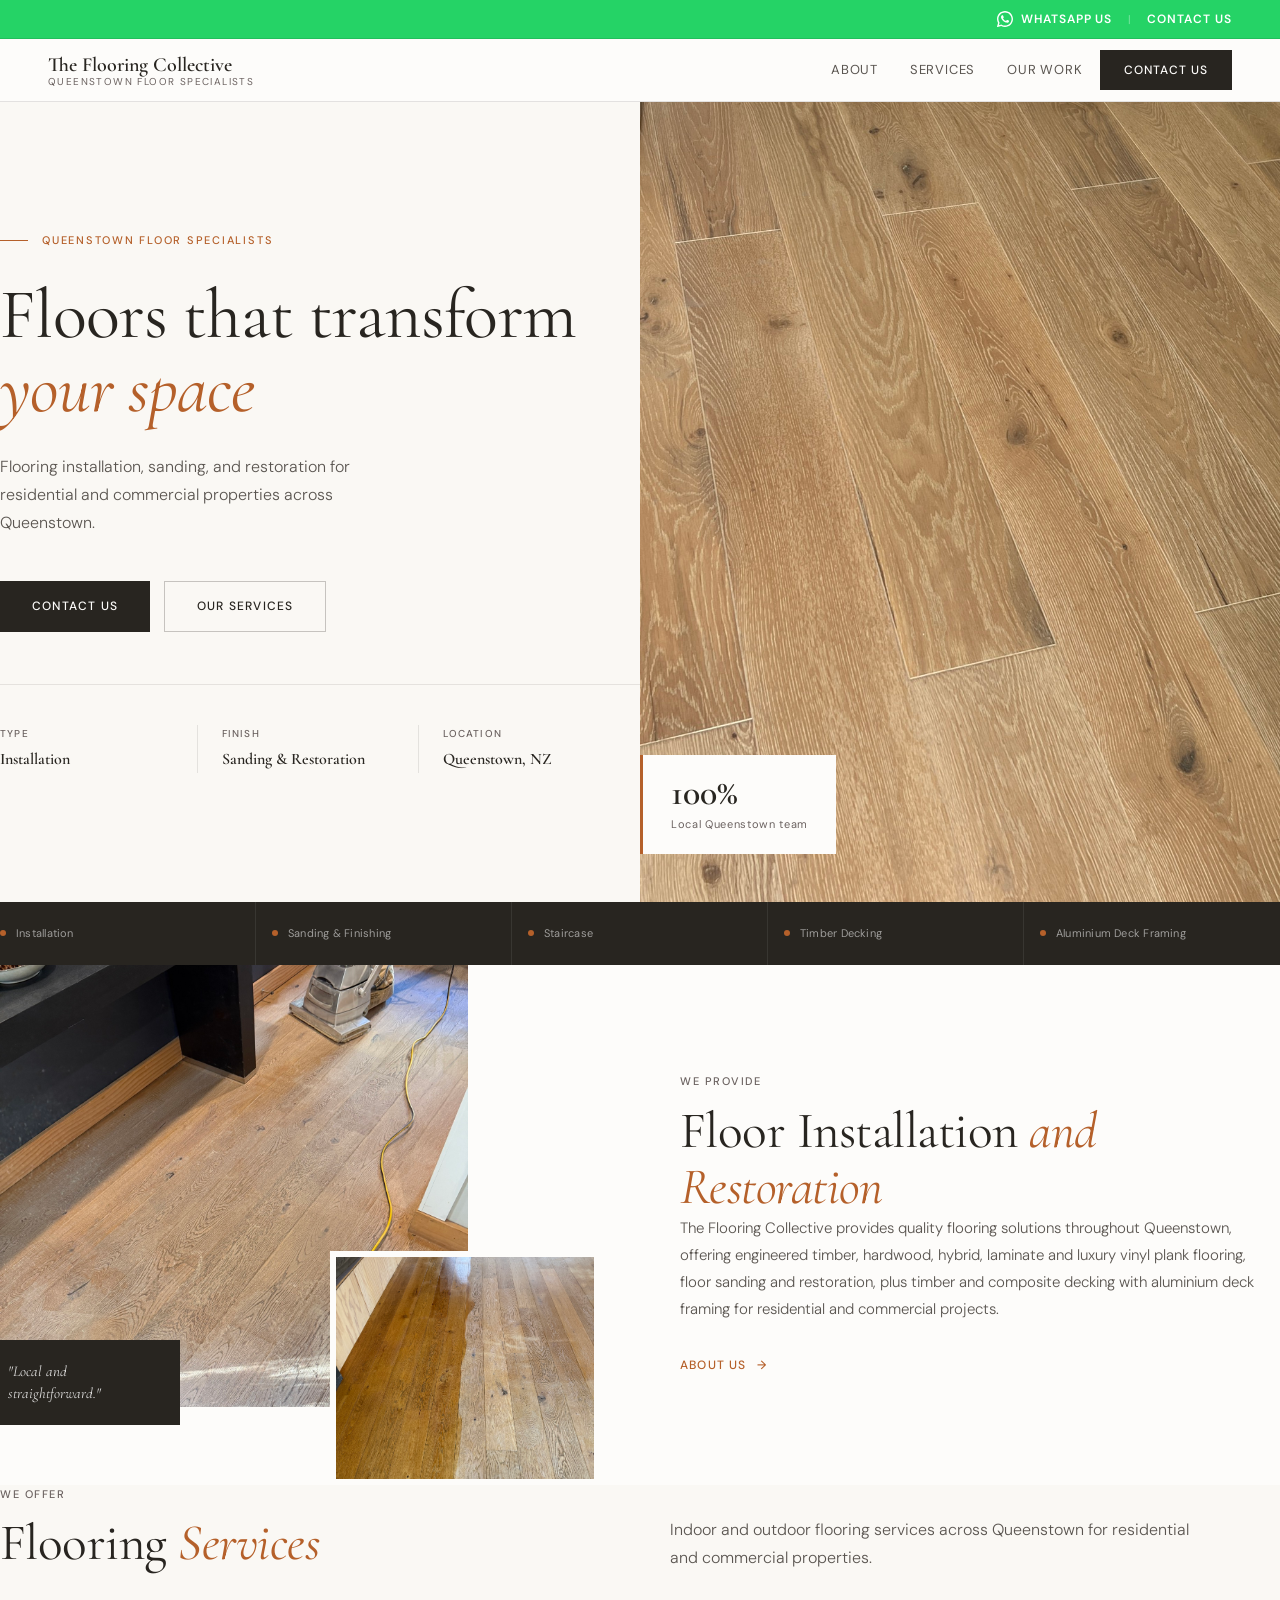
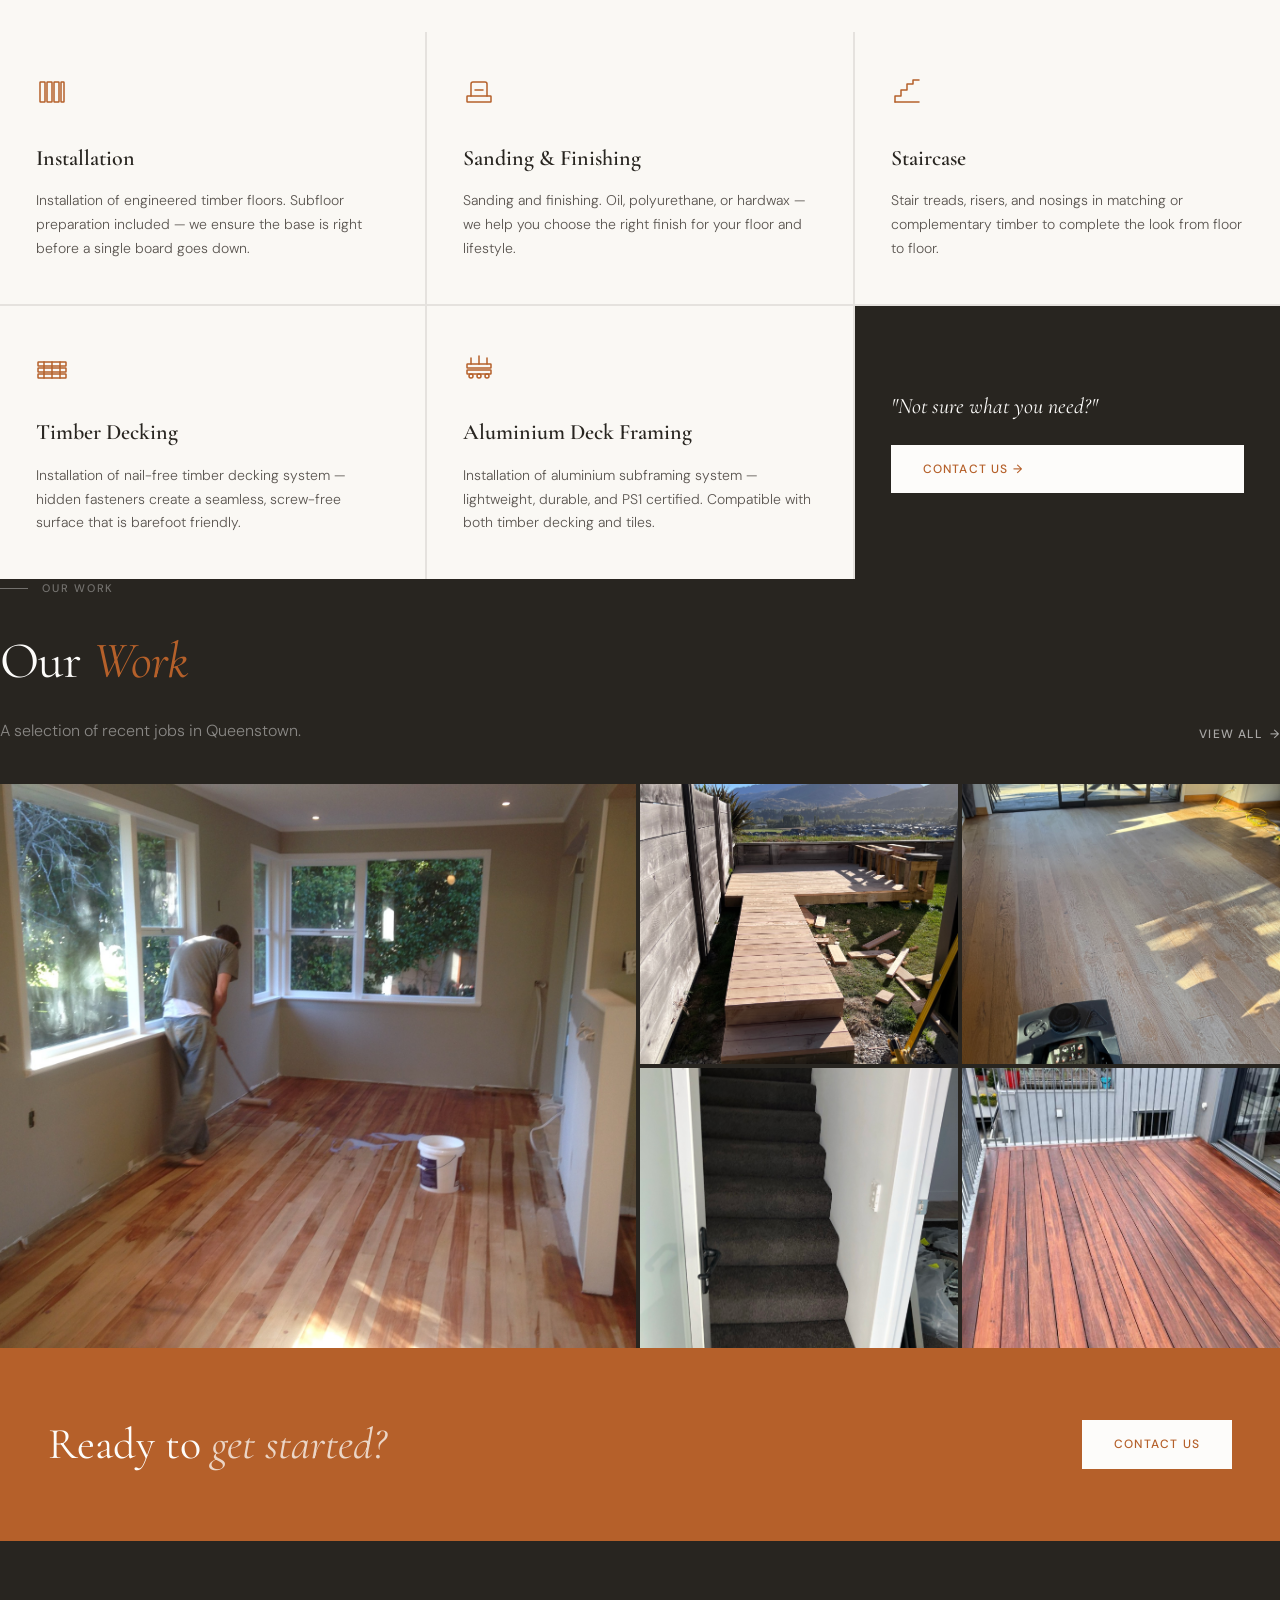
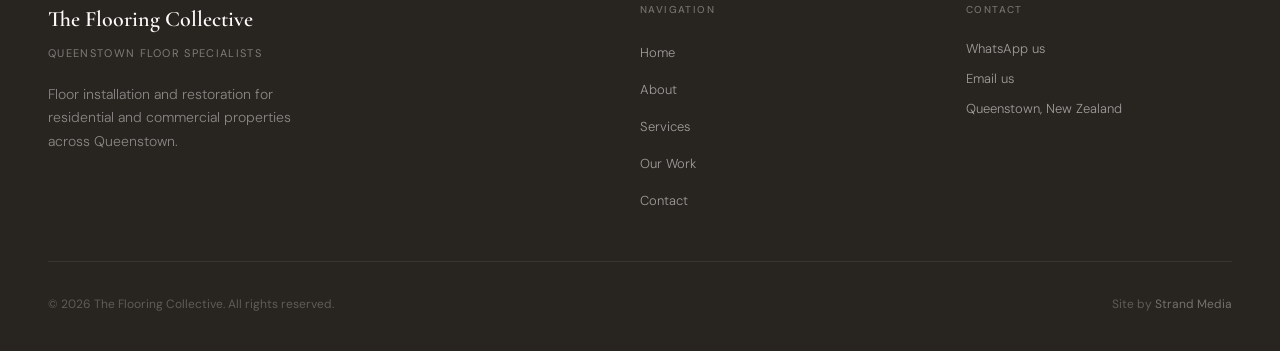
==== commit 7464ed7a: "Add files via upload" ====
--- a/index.html
+++ b/index.html
@@ -20,37 +20,36 @@
 <link href="https://fonts.googleapis.com/css2?family=Cormorant+Garamond:ital,wght@0,400;0,600;1,400;1,600&family=DM+Sans:wght@300;400;500&display=swap" rel="stylesheet">
 <link rel="stylesheet" href="css/style.css">
 <style>
-/* INDEX PAGE STYLES */
-.hero { max-width:var(--max-w); margin:0 auto; display:grid; grid-template-columns:1fr 1fr; min-height:calc(100vh - 100px); }
-.hero-left { display:flex; flex-direction:column; justify-content:center; padding:80px 60px 80px 48px; background:var(--linen); }
+.hero-wrap { max-width:var(--max-w); margin:0 auto; display:grid; grid-template-columns:1fr 1fr; min-height:calc(100vh - 100px); }
+.hero-left { display:flex; flex-direction:column; justify-content:center; padding:80px 60px 80px var(--pad); background:var(--linen); }
 .hero-eyebrow { font-size:11px; font-weight:500; letter-spacing:0.16em; text-transform:uppercase; color:var(--terra); margin-bottom:28px; display:flex; align-items:center; gap:14px; }
-.hero-eyebrow::before { content:''; width:28px; height:1px; background:var(--terra); display:block; flex-shrink:0; }
+.hero-eyebrow::before { content:''; width:28px; height:1px; background:var(--terra); display:block; }
 .hero-title { font-family:var(--font-display); font-size:clamp(48px,5.5vw,76px); font-weight:400; line-height:1.05; color:var(--charcoal); margin-bottom:28px; letter-spacing:-0.01em; }
 .hero-title em { font-style:italic; color:var(--terra); }
 .hero-body { font-size:16px; font-weight:300; color:var(--mid); max-width:400px; margin-bottom:44px; line-height:1.75; }
 .hero-actions { display:flex; gap:14px; flex-wrap:wrap; }
-.hero-services { display:flex; margin-top:52px; padding-top:40px; border-top:1px solid var(--border); }
-.hero-service-item { flex:1; padding-right:24px; }
-.hero-service-item+.hero-service-item { padding-left:24px; border-left:1px solid var(--border); }
-.hero-service-label { font-size:10px; font-weight:500; letter-spacing:0.12em; text-transform:uppercase; color:var(--muted); margin-bottom:4px; }
-.hero-service-name { font-family:var(--font-display); font-size:16px; font-weight:600; color:var(--charcoal); }
-.hero-right { position:relative; overflow:hidden; background:var(--sand); min-height:500px; }
+.hero-meta { display:flex; margin-top:52px; padding-top:40px; border-top:1px solid var(--border); }
+.hero-meta-item { flex:1; padding-right:24px; }
+.hero-meta-item+.hero-meta-item { padding-left:24px; border-left:1px solid var(--border); }
+.hero-meta-label { font-size:10px; font-weight:500; letter-spacing:0.12em; text-transform:uppercase; color:var(--muted); margin-bottom:4px; }
+.hero-meta-val { font-family:var(--font-display); font-size:16px; font-weight:600; color:var(--charcoal); }
+.hero-right { position:relative; overflow:hidden; background:var(--sand); }
 .hero-img { width:100%; height:100%; object-fit:cover; position:absolute; inset:0; }
 .hero-badge { position:absolute; bottom:48px; left:0; background:var(--warm-white); padding:20px 28px; border-left:3px solid var(--terra); }
 .hero-badge-num { font-family:var(--font-display); font-size:36px; font-weight:600; color:var(--charcoal); line-height:1; }
 .hero-badge-label { font-size:11px; color:var(--muted); letter-spacing:0.06em; margin-top:4px; }
 
-.services-strip { background:var(--charcoal); border-top:1px solid rgba(255,255,255,0.06); }
-.services-strip-grid { max-width:var(--max-w); margin:0 auto; padding:0 48px; display:grid; grid-template-columns:repeat(5,1fr); }
-.strip-item { padding:24px 16px; display:flex; align-items:center; gap:10px; border-right:1px solid rgba(255,255,255,0.08); }
+.strip { background:var(--charcoal); }
+.strip-inner { max-width:var(--max-w); margin:0 auto; padding:0 var(--pad); display:grid; grid-template-columns:repeat(5,1fr); }
+.strip-item { padding:22px 16px; display:flex; align-items:center; gap:10px; border-right:1px solid rgba(255,255,255,0.08); }
 .strip-item:first-child { padding-left:0; }
 .strip-item:last-child { border-right:none; }
 .strip-dot { width:6px; height:6px; background:var(--terra); border-radius:50%; flex-shrink:0; }
-.strip-label { font-size:11px; font-weight:400; color:rgba(255,255,255,0.55); letter-spacing:0.02em; white-space:nowrap; }
+.strip-label { font-size:11px; color:rgba(255,255,255,0.55); letter-spacing:0.02em; white-space:nowrap; }
 
 .about-intro { background:var(--warm-white); }
-.about-intro-grid { max-width:var(--max-w); margin:0 auto; padding:100px 48px; display:grid; grid-template-columns:1fr 1fr; gap:80px; align-items:center; }
-.about-intro-visual { position:relative; height:520px; }
+.about-grid { max-width:var(--max-w); margin:0 auto; padding:100px var(--pad); display:grid; grid-template-columns:1fr 1fr; gap:80px; align-items:center; }
+.about-visual { position:relative; height:520px; }
 .about-img-main { position:absolute; top:0; left:0; width:78%; height:85%; object-fit:cover; }
 .about-img-accent { position:absolute; bottom:0; right:0; width:45%; height:45%; object-fit:cover; border:6px solid var(--warm-white); }
 .about-pull { position:absolute; bottom:60px; left:-20px; background:var(--charcoal); padding:20px 28px; max-width:200px; }
@@ -58,118 +57,79 @@
 .about-provide { font-size:11px; font-weight:500; letter-spacing:0.14em; text-transform:uppercase; color:var(--muted); margin-bottom:12px; }
 .about-para { font-size:15px; font-weight:300; color:var(--mid); line-height:1.8; margin-bottom:20px; }
 
-.services-section { background:var(--linen); }
-.services-section-inner { max-width:var(--max-w); margin:0 auto; padding:100px 48px; }
-.services-header { display:grid; grid-template-columns:1fr 1fr; gap:60px; align-items:end; margin-bottom:60px; }
+.services-sect { background:var(--linen); }
+.services-inner { max-width:var(--max-w); margin:0 auto; padding:100px var(--pad); }
+.services-hdr { display:grid; grid-template-columns:1fr 1fr; gap:60px; align-items:end; margin-bottom:60px; }
 .services-provide { font-size:11px; font-weight:500; letter-spacing:0.14em; text-transform:uppercase; color:var(--muted); margin-bottom:12px; }
-.services-grid { display:grid; grid-template-columns:repeat(3,1fr); gap:2px; background:var(--border); }
-.service-card { background:var(--linen); padding:44px 36px; transition:background 0.25s; position:relative; }
-.service-card:hover { background:var(--sand); }
-.service-card::after { content:''; position:absolute; top:0; left:0; right:0; height:2px; background:transparent; transition:background 0.25s; }
-.service-card:hover::after { background:var(--terra); }
-.service-card--cta { background:var(--charcoal); display:flex; flex-direction:column; justify-content:center; align-items:flex-start; }
-.service-card--cta:hover { background:var(--charcoal-dark); }
-.service-card--cta::after { display:none; }
-.service-card--cta-text { font-family:var(--font-display); font-size:22px; font-weight:400; color:var(--warm-white); line-height:1.3; margin-bottom:24px; font-style:italic; }
-.service-icon-wrap { width:40px; height:40px; margin-bottom:24px; display:flex; align-items:center; justify-content:center; }
-.service-icon-wrap svg { width:32px; height:32px; stroke:var(--terra); fill:none; stroke-width:1.5; stroke-linecap:round; stroke-linejoin:round; }
-.service-name { font-family:var(--font-display); font-size:22px; font-weight:600; color:var(--charcoal); margin-bottom:12px; line-height:1.2; }
-.service-desc { font-size:14px; font-weight:300; color:var(--mid); line-height:1.7; }
-
-.gallery-preview { background:var(--charcoal); padding:100px 48px; }
-.gallery-preview .eyebrow { color:rgba(255,255,255,0.35); }
-.gallery-preview .eyebrow::before { background:rgba(255,255,255,0.35); }
-.gallery-header { max-width:var(--max-w); margin:0 auto 40px; display:flex; align-items:flex-end; justify-content:space-between; }
-.gallery-header-link { display:inline-flex; align-items:center; gap:8px; font-size:12px; font-weight:500; letter-spacing:0.1em; text-transform:uppercase; color:rgba(255,255,255,0.6); transition:color 0.2s; }
-.gallery-header-link:hover { color:var(--warm-white); }
-.gallery-header-link::after { content:'→'; }
-.gallery-grid { max-width:var(--max-w); margin:0 auto; display:grid; grid-template-columns:2fr 1fr 1fr; grid-template-rows:280px 280px; gap:4px; }
-.gallery-item { overflow:hidden; position:relative; }
-.gallery-item:first-child { grid-row:1/3; }
-.gallery-img { width:100%; height:100%; object-fit:cover; transition:transform 0.5s ease; }
-.gallery-item:hover .gallery-img, .gallery-item:focus-within .gallery-img { transform:scale(1.03); }
-.gallery-overlay { position:absolute; inset:0; background:rgba(40,37,32,0); display:flex; align-items:flex-end; padding:20px; transition:background 0.3s; }
-.gallery-item:hover .gallery-overlay, .gallery-item:focus-within .gallery-overlay { background:rgba(40,37,32,0.35); }
-.section-title--light { color:var(--warm-white); }
-.section-body--dim { color:rgba(255,255,255,0.45); margin-top:12px; }
-.gallery-overlay-label { font-size:11px; letter-spacing:0.1em; text-transform:uppercase; color:rgba(255,255,255,0); transition:color 0.3s; }
-.gallery-item:hover .gallery-overlay-label, .gallery-item:focus-within .gallery-overlay-label { color:rgba(255,255,255,0.8); }
-
-/* MODAL */
-.modal-overlay { display:none; position:fixed; inset:0; background:rgba(40,37,32,0.7); z-index:2000; align-items:center; justify-content:center; padding:20px; }
-.modal-overlay.open { display:flex; }
-.modal-box { background:var(--warm-white); max-width:560px; width:100%; max-height:90vh; overflow-y:auto; padding:48px; position:relative; }
-.modal-close { position:absolute; top:16px; right:20px; background:none; border:none; font-size:24px; cursor:pointer; color:var(--muted); line-height:1; }
-.modal-close:hover { color:var(--charcoal); }
-.modal-title { font-family:var(--font-display); font-size:28px; font-weight:400; color:var(--charcoal); margin-bottom:6px; }
-.modal-sub { font-size:14px; font-weight:300; color:var(--mid); margin-bottom:28px; }
-.form-row { display:grid; grid-template-columns:1fr 1fr; gap:16px; }
-.form-group { margin-bottom:16px; }
-.form-label { display:block; font-size:10px; font-weight:500; letter-spacing:0.12em; text-transform:uppercase; color:var(--muted); margin-bottom:8px; }
-.form-input,.form-select,.form-textarea { width:100%; background:var(--linen); border:1px solid var(--border); color:var(--charcoal); padding:12px 14px; font-family:var(--font-body); font-size:14px; font-weight:300; outline:none; transition:border-color 0.2s; }
-.form-input:focus,.form-select:focus,.form-textarea:focus { border-color:var(--terra); }
-.form-textarea { resize:vertical; min-height:100px; }
-.form-submit { width:100%; background:var(--charcoal); color:var(--warm-white); border:none; padding:14px; font-family:var(--font-body); font-size:13px; font-weight:500; letter-spacing:0.1em; text-transform:uppercase; cursor:pointer; transition:background 0.2s; margin-top:8px; }
-.form-submit:hover { background:var(--terra); }
-.form-note { font-size:12px; color:var(--muted); margin-top:10px; }
-.success-msg { display:none; background:var(--sand); border-left:3px solid var(--terra); padding:16px 20px; margin-top:16px; font-size:14px; color:var(--charcoal); }
-
-@media(prefers-reduced-motion:reduce){.gallery-img,.gallery-overlay,.gallery-overlay-label,.service-card,.service-card::after{transition:none;}}
-@media(max-width:1024px) {
-  .hero { grid-template-columns:1fr; min-height:auto; }
-  .hero-right { min-height:400px; }
-  .hero-left { padding:60px 48px; }
-  .about-intro-grid { grid-template-columns:1fr; gap:48px; }
-  .about-intro-visual { height:360px; }
-  .services-header { grid-template-columns:1fr; gap:20px; }
-  .gallery-grid { grid-template-columns:1fr 1fr; grid-template-rows:auto; }
-  .gallery-item:first-child { grid-row:auto; }
+.cards { display:grid; grid-template-columns:repeat(3,1fr); gap:2px; background:var(--border); }
+.card { background:var(--linen); padding:44px 36px; transition:background 0.25s; position:relative; }
+.card:hover { background:var(--sand); }
+.card::after { content:''; position:absolute; top:0; left:0; right:0; height:2px; background:transparent; transition:background 0.25s; }
+.card:hover::after { background:var(--terra); }
+.card-icon { width:40px; height:40px; margin-bottom:24px; }
+.card-icon svg { width:32px; height:32px; stroke:var(--terra); fill:none; stroke-width:1.5; stroke-linecap:round; stroke-linejoin:round; }
+.card-name { font-family:var(--font-display); font-size:22px; font-weight:600; color:var(--charcoal); margin-bottom:12px; }
+.card-desc { font-size:14px; font-weight:300; color:var(--mid); line-height:1.7; }
+.card-cta { background:var(--charcoal); display:flex; flex-direction:column; justify-content:center; }
+.card-cta:hover { background:var(--charcoal-dark); }
+.card-cta::after { display:none; }
+.card-cta-text { font-family:var(--font-display); font-size:22px; font-weight:400; color:var(--warm-white); line-height:1.3; margin-bottom:24px; font-style:italic; }
+
+.gal-prev { background:var(--charcoal); padding:100px var(--pad); }
+.gal-hdr { max-width:var(--max-w); margin:0 auto 40px; display:flex; align-items:flex-end; justify-content:space-between; }
+.gal-hdr .eyebrow { color:rgba(255,255,255,0.35); }
+.gal-hdr .eyebrow::before { background:rgba(255,255,255,0.35); }
+.gal-title { font-family:var(--font-display); font-size:clamp(36px,4vw,54px); font-weight:400; color:var(--warm-white); letter-spacing:-0.01em; }
+.gal-title em { font-style:italic; color:var(--terra); }
+.gal-sub { font-size:16px; font-weight:300; color:rgba(255,255,255,0.45); margin-top:12px; }
+.gal-link { display:inline-flex; align-items:center; gap:8px; font-size:12px; font-weight:500; letter-spacing:0.1em; text-transform:uppercase; color:rgba(255,255,255,0.6); transition:color 0.2s; }
+.gal-link:hover { color:var(--warm-white); }
+.gal-link::after { content:'→'; }
+.gal-grid { max-width:var(--max-w); margin:0 auto; display:grid; grid-template-columns:2fr 1fr 1fr; grid-template-rows:280px 280px; gap:4px; }
+.gal-item { overflow:hidden; position:relative; }
+.gal-item:first-child { grid-row:1/3; }
+.gal-img { width:100%; height:100%; object-fit:cover; transition:transform 0.5s; }
+.gal-item:hover .gal-img { transform:scale(1.04); }
+.gal-overlay { position:absolute; inset:0; background:rgba(40,37,32,0); display:flex; align-items:flex-end; padding:20px; transition:background 0.3s; }
+.gal-item:hover .gal-overlay { background:rgba(40,37,32,0.4); }
+.gal-label { font-size:11px; letter-spacing:0.1em; text-transform:uppercase; color:transparent; transition:color 0.3s; }
+.gal-item:hover .gal-label { color:rgba(255,255,255,0.85); }
+
+@media(prefers-reduced-motion:reduce){.gal-img,.card,.card::after{transition:none;}}
+@media(max-width:1024px){
+  .hero-wrap{grid-template-columns:1fr;}
+  .hero-right{min-height:400px;}
+  .hero-left{padding:60px var(--pad);}
+  .about-grid{grid-template-columns:1fr;gap:48px;}
+  .about-visual{height:360px;}
+  .services-hdr{grid-template-columns:1fr;gap:20px;}
+  .gal-grid{grid-template-columns:1fr 1fr;grid-template-rows:auto;}
+  .gal-item:first-child{grid-row:auto;}
 }
-@media(max-width:768px) {
-  .hero-left { padding:48px 20px 60px; }
-  .hero-services { flex-direction:column; gap:16px; }
-  .hero-service-item+.hero-service-item { border-left:none; border-top:1px solid var(--border); padding-left:0; padding-top:16px; }
-  .services-strip-grid { padding:0 20px; grid-template-columns:1fr 1fr; }
-  .strip-item { padding:16px 8px; border-right:none; border-bottom:1px solid rgba(255,255,255,0.08); }
-  .strip-item:last-child { border-bottom:none; }
-  .about-intro-grid { padding:72px 20px; grid-template-columns:1fr; }
-  .services-section-inner { padding:72px 20px; }
-  .services-grid { grid-template-columns:1fr; }
-  .gallery-preview { padding:72px 20px; }
-  .gallery-grid { grid-template-columns:1fr 1fr; }
-  .form-row { grid-template-columns:1fr; }
-  .modal-box { padding:32px 24px; }
+@media(max-width:768px){
+  .hero-left{padding:48px var(--pad) 60px;}
+  .hero-meta{flex-direction:column;gap:16px;}
+  .hero-meta-item+.hero-meta-item{border-left:none;border-top:1px solid var(--border);padding-left:0;padding-top:16px;}
+  .strip-inner{grid-template-columns:1fr 1fr;}
+  .strip-item{border-right:none;border-bottom:1px solid rgba(255,255,255,0.08);}
+  .strip-item:last-child{border-bottom:none;}
+  .about-grid{padding:72px var(--pad);}
+  .services-inner{padding:72px var(--pad);}
+  .cards{grid-template-columns:1fr;}
+  .gal-prev{padding:72px var(--pad);}
+  .gal-grid{grid-template-columns:1fr 1fr;}
 }
 </style>
 <script type="application/ld+json">
-{
-  "@context": "https://schema.org",
-  "@type": "LocalBusiness",
-  "name": "The Flooring Collective",
-  "description": "Floor installation and restoration in Queenstown — engineered timber, sanding, staircase, timber decking and aluminium deck framing.",
-  "url": "https://flooringcollective.co.nz",
-  "telephone": "+6421754626",
-  "address": {
-    "@type": "PostalAddress",
-    "addressLocality": "Queenstown",
-    "addressRegion": "Otago",
-    "addressCountry": "NZ"
-  },
-  "areaServed": { "@type": "City", "name": "Queenstown" },
-  "priceRange": "$$",
-  "openingHours": "Mo-Fr 07:00-17:00"
-}
+{"@context":"https://schema.org","@type":"LocalBusiness","name":"The Flooring Collective","description":"Floor installation and restoration in Queenstown.","url":"https://flooringcollective.co.nz","telephone":"+6421754626","address":{"@type":"PostalAddress","addressLocality":"Queenstown","addressRegion":"Otago","addressCountry":"NZ"},"areaServed":{"@type":"City","name":"Queenstown"}}
 </script>
 </head>
 <body>
-<!-- NAV: identical across all pages — edit all files when changing nav -->
+<!-- NAV: identical across all pages — edit all files when changing -->
 <header style="position:sticky;top:0;z-index:1000;font-family:'DM Sans',system-ui,sans-serif;">
   <div style="background:#25D366;border-bottom:1px solid rgba(0,0,0,0.1);">
     <div style="max-width:1280px;margin:0 auto;padding:0 48px;height:38px;display:flex;align-items:center;justify-content:flex-end;gap:16px;">
-      <a href="https://wa.me/64217546260?text=Flooring%20Enquiry" target="_blank" rel="noopener" style="font-size:12px;font-weight:600;color:#fff;letter-spacing:0.08em;text-transform:uppercase;text-decoration:none;display:flex;align-items:center;gap:8px;">
-        <svg width="16" height="16" viewBox="0 0 24 24" fill="white" xmlns="http://www.w3.org/2000/svg"><path d="M17.472 14.382c-.297-.149-1.758-.867-2.03-.967-.273-.099-.471-.148-.67.15-.197.297-.767.966-.94 1.164-.173.199-.347.223-.644.075-.297-.15-1.255-.463-2.39-1.475-.883-.788-1.48-1.761-1.653-2.059-.173-.297-.018-.458.13-.606.134-.133.298-.347.446-.52.149-.174.198-.298.298-.497.099-.198.05-.371-.025-.52-.075-.149-.669-1.612-.916-2.207-.242-.579-.487-.5-.669-.51-.173-.008-.371-.01-.57-.01-.198 0-.52.074-.792.372-.272.297-1.04 1.016-1.04 2.479 0 1.462 1.065 2.875 1.213 3.074.149.198 2.096 3.2 5.077 4.487.709.306 1.262.489 1.694.625.712.227 1.36.195 1.871.118.571-.085 1.758-.719 2.006-1.413.248-.694.248-1.289.173-1.413-.074-.124-.272-.198-.57-.347z"/><path d="M12 0C5.373 0 0 5.373 0 12c0 2.127.558 4.126 1.533 5.862L.057 23.428a.5.5 0 0 0 .609.61l5.648-1.453A11.945 11.945 0 0 0 12 24c6.627 0 12-5.373 12-12S18.627 0 12 0zm0 21.894a9.877 9.877 0 0 1-5.031-1.378l-.36-.214-3.733.96.99-3.645-.235-.374A9.872 9.872 0 0 1 2.106 12C2.106 6.527 6.527 2.106 12 2.106c5.473 0 9.894 4.421 9.894 9.894 0 5.473-4.421 9.894-9.894 9.894z"/></svg>
-        WhatsApp us
-      </a>
+      <a href="https://wa.me/64217546260?text=Flooring%20Enquiry" target="_blank" rel="noopener" style="font-size:12px;font-weight:600;color:#fff;letter-spacing:0.08em;text-transform:uppercase;text-decoration:none;display:flex;align-items:center;gap:8px;"><svg width="16" height="16" viewBox="0 0 24 24" fill="white"><path d="M17.472 14.382c-.297-.149-1.758-.867-2.03-.967-.273-.099-.471-.148-.67.15-.197.297-.767.966-.94 1.164-.173.199-.347.223-.644.075-.297-.15-1.255-.463-2.39-1.475-.883-.788-1.48-1.761-1.653-2.059-.173-.297-.018-.458.13-.606.134-.133.298-.347.446-.52.149-.174.198-.298.298-.497.099-.198.05-.371-.025-.52-.075-.149-.669-1.612-.916-2.207-.242-.579-.487-.5-.669-.51-.173-.008-.371-.01-.57-.01-.198 0-.52.074-.792.372-.272.297-1.04 1.016-1.04 2.479 0 1.462 1.065 2.875 1.213 3.074.149.198 2.096 3.2 5.077 4.487.709.306 1.262.489 1.694.625.712.227 1.36.195 1.871.118.571-.085 1.758-.719 2.006-1.413.248-.694.248-1.289.173-1.413-.074-.124-.272-.198-.57-.347z"/><path d="M12 0C5.373 0 0 5.373 0 12c0 2.127.558 4.126 1.533 5.862L.057 23.428a.5.5 0 0 0 .609.61l5.648-1.453A11.945 11.945 0 0 0 12 24c6.627 0 12-5.373 12-12S18.627 0 12 0zm0 21.894a9.877 9.877 0 0 1-5.031-1.378l-.36-.214-3.733.96.99-3.645-.235-.374A9.872 9.872 0 0 1 2.106 12C2.106 6.527 6.527 2.106 12 2.106c5.473 0 9.894 4.421 9.894 9.894 0 5.473-4.421 9.894-9.894 9.894z"/></svg>WhatsApp us</a>
       <span style="color:rgba(255,255,255,0.4);font-size:11px;">|</span>
       <a href="contact.html" style="font-size:12px;font-weight:600;color:#fff;letter-spacing:0.08em;text-transform:uppercase;text-decoration:none;">Contact Us</a>
     </div>
@@ -177,126 +137,60 @@
   <div style="background:#FDFCFA;border-bottom:1px solid rgba(40,37,32,0.12);">
     <div style="max-width:1280px;margin:0 auto;padding:0 48px;height:62px;display:flex;align-items:center;justify-content:space-between;">
       <a href="index.html" style="display:flex;flex-direction:column;line-height:1.1;text-decoration:none;">
-        <span style="font-family:'Cormorant Garamond',Georgia,serif;font-size:20px;font-weight:600;color:#282520;letter-spacing:0.01em;">The Flooring Collective</span>
-        <span style="font-size:10px;font-weight:400;color:#6B6260;letter-spacing:0.14em;text-transform:uppercase;">Queenstown Floor Specialists</span>
+        <span style="font-family:'Cormorant Garamond',Georgia,serif;font-size:20px;font-weight:600;color:#282520;">The Flooring Collective</span>
+        <span style="font-size:10px;color:#6B6260;letter-spacing:0.14em;text-transform:uppercase;">Queenstown Floor Specialists</span>
       </a>
       <nav id="mainNav" style="display:flex;align-items:center;gap:4px;">
-        <a href="about.html" style="font-size:13px;font-weight:400;color:#5A5550;letter-spacing:0.06em;text-transform:uppercase;padding:8px 14px;text-decoration:none;">About</a>
-        <a href="services.html" style="font-size:13px;font-weight:400;color:#5A5550;letter-spacing:0.06em;text-transform:uppercase;padding:8px 14px;text-decoration:none;">Services</a>
-        <a href="gallery.html" style="font-size:13px;font-weight:400;color:#5A5550;letter-spacing:0.06em;text-transform:uppercase;padding:8px 14px;text-decoration:none;">Our Work</a>
-        <button onclick="openQuoteModal()" style="font-size:12px;font-weight:500;color:#FDFCFA;letter-spacing:0.08em;text-transform:uppercase;padding:10px 24px;background:#282520;border:none;cursor:pointer;font-family:'DM Sans',system-ui,sans-serif;">Get Quote</button>
+        <a href="about.html" style="font-size:13px;color:#5A5550;letter-spacing:0.06em;text-transform:uppercase;padding:8px 14px;text-decoration:none;">About</a>
+        <a href="services.html" style="font-size:13px;color:#5A5550;letter-spacing:0.06em;text-transform:uppercase;padding:8px 14px;text-decoration:none;">Services</a>
+        <a href="gallery.html" style="font-size:13px;color:#5A5550;letter-spacing:0.06em;text-transform:uppercase;padding:8px 14px;text-decoration:none;">Our Work</a>
+        <a href="contact.html" style="font-size:12px;font-weight:500;color:#FDFCFA;letter-spacing:0.08em;text-transform:uppercase;padding:10px 24px;background:#282520;text-decoration:none;">Contact Us</a>
       </nav>
-      <button onclick="toggleTFCMenu()" aria-label="Open menu" id="tfcBurger" style="display:none;flex-direction:column;gap:5px;background:none;border:none;cursor:pointer;padding:8px;">
+      <button onclick="toggleNav()" id="navBurger" aria-label="Open menu" style="display:none;flex-direction:column;gap:5px;background:none;border:none;cursor:pointer;padding:8px;">
         <span style="width:24px;height:2px;background:#282520;display:block;"></span>
         <span style="width:24px;height:2px;background:#282520;display:block;"></span>
         <span style="width:24px;height:2px;background:#282520;display:block;"></span>
       </button>
     </div>
   </div>
-  <div id="tfcMobileMenu" style="display:none;background:#FDFCFA;border-top:1px solid rgba(40,37,32,0.1);padding:12px 24px 20px;">
+  <div id="mobileNav" style="display:none;background:#FDFCFA;border-top:1px solid rgba(40,37,32,0.1);padding:12px 24px 20px;">
     <a href="about.html" style="display:block;padding:13px 0;font-size:14px;color:#5A5550;letter-spacing:0.06em;text-transform:uppercase;border-bottom:1px solid rgba(40,37,32,0.08);text-decoration:none;">About</a>
     <a href="services.html" style="display:block;padding:13px 0;font-size:14px;color:#5A5550;letter-spacing:0.06em;text-transform:uppercase;border-bottom:1px solid rgba(40,37,32,0.08);text-decoration:none;">Services</a>
     <a href="gallery.html" style="display:block;padding:13px 0;font-size:14px;color:#5A5550;letter-spacing:0.06em;text-transform:uppercase;border-bottom:1px solid rgba(40,37,32,0.08);text-decoration:none;">Our Work</a>
-    <a href="https://wa.me/64217546260?text=Flooring%20Enquiry" target="_blank" rel="noopener" style="display:block;padding:13px 0;font-size:14px;color:#25D366;letter-spacing:0.06em;text-transform:uppercase;text-decoration:none;">WhatsApp us</a>
+    <a href="https://wa.me/64217546260?text=Flooring%20Enquiry" target="_blank" rel="noopener" style="display:block;padding:13px 0;font-size:14px;color:#25D366;letter-spacing:0.06em;text-transform:uppercase;text-decoration:none;border-bottom:1px solid rgba(40,37,32,0.08);">WhatsApp us</a>
     <a href="contact.html" style="display:block;padding:13px 0;font-size:14px;color:#B5602A;letter-spacing:0.06em;text-transform:uppercase;text-decoration:none;">Contact Us</a>
   </div>
-  <style>@media(max-width:860px){#mainNav{display:none!important;}#tfcBurger{display:flex!important;}}</style>
+  <style>@media(max-width:860px){#mainNav{display:none!important;}#navBurger{display:flex!important;}}</style>
 </header>
-<script>
-function toggleTFCMenu(){var m=document.getElementById("tfcMobileMenu");m.style.display=m.style.display==="block"?"none":"block";}
-function openQuoteModal(){document.getElementById('quoteModal').classList.add('open');document.body.style.overflow='hidden';}
-function closeQuoteModal(){document.getElementById('quoteModal').classList.remove('open');document.body.style.overflow='';}
-document.addEventListener('keydown',function(e){if(e.key==='Escape')closeQuoteModal();});
-</script>
-
-<!-- QUOTE MODAL -->
-<div class="modal-overlay" id="quoteModal" role="dialog" aria-modal="true" aria-labelledby="modalTitle" onclick="if(event.target===this)closeQuoteModal()">
-  <div class="modal-box">
-    <button class="modal-close" onclick="closeQuoteModal()" aria-label="Close">&times;</button>
-    <h2 class="modal-title" id="modalTitle">Get a quote</h2>
-    <p class="modal-sub">Tell us about your project and we'll be in touch within one business day.</p>
-    <form id="quoteForm" action="https://formspree.io/f/xdavladk" method="POST">
-      <div class="form-row">
-        <div class="form-group">
-          <label class="form-label" for="q_first">First name *</label>
-          <input class="form-input" id="q_first" type="text" name="first_name" required placeholder="Jane" autocomplete="given-name">
-        </div>
-        <div class="form-group">
-          <label class="form-label" for="q_last">Last name *</label>
-          <input class="form-input" id="q_last" type="text" name="last_name" required placeholder="Smith" autocomplete="family-name">
-        </div>
-      </div>
-      <div class="form-row">
-        <div class="form-group">
-          <label class="form-label" for="q_phone">Phone *</label>
-          <input class="form-input" id="q_phone" type="tel" name="phone" required placeholder="021 XXX XXXX" autocomplete="tel">
-        </div>
-        <div class="form-group">
-          <label class="form-label" for="q_email">Email *</label>
-          <input class="form-input" id="q_email" type="email" name="email" required placeholder="jane@email.com" autocomplete="email">
-        </div>
-      </div>
-      <div class="form-group">
-        <label class="form-label" for="q_service">Service</label>
-        <select class="form-select" id="q_service" name="service">
-          <option value="">Select a service</option>
-          <option>Installation</option>
-          <option>Sanding & Finishing</option>
-          <option>Staircase</option>
-          <option>Timber Decking</option>
-          <option>Aluminium Deck Framing</option>
-          <option>Not sure yet</option>
-        </select>
-      </div>
-      <div class="form-group">
-        <label class="form-label" for="q_message">Tell us about your project</label>
-        <textarea class="form-textarea" id="q_message" name="message" placeholder="Location, floor area, timeframe…"></textarea>
-      </div>
-      <input type="hidden" name="_subject" value="Quote Request — The Flooring Collective">
-      <button type="submit" class="form-submit">Send quote request →</button>
-      <p class="form-note">Free quote. No obligation. We'll be in touch within one business day.</p>
-    </form>
-    <div class="success-msg" id="quoteSuccess">✓ Thanks — we'll be in touch within one business day.</div>
-  </div>
-</div>
+<script>function toggleNav(){var m=document.getElementById("mobileNav");m.style.display=m.style.display==="block"?"none":"block";}</script>
 
 <main id="main-content">
 
-<section class="hero" aria-labelledby="hero-heading">
-  <div class="hero-left">
-    <p class="hero-eyebrow">Queenstown Floor Specialists</p>
-    <h1 class="hero-title" id="hero-heading">Floors that transform <em>your space</em></h1>
-    <p class="hero-body">Flooring installation, sanding, and restoration for residential and commercial properties across Queenstown.</p>
-    <div class="hero-actions">
-      <a href="contact.html" class="btn btn-dark">Contact Us</a>
-      <a href="services.html" class="btn btn-outline">Our Services</a>
-    </div>
-    <div class="hero-services">
-      <div class="hero-service-item">
-        <p class="hero-service-label">Type</p>
-        <p class="hero-service-name">Installation</p>
-      </div>
-      <div class="hero-service-item">
-        <p class="hero-service-label">Finish</p>
-        <p class="hero-service-name">Sanding & Restoration</p>
-      </div>
-      <div class="hero-service-item">
-        <p class="hero-service-label">Location</p>
-        <p class="hero-service-name">Queenstown, NZ</p>
-      </div>
-    </div>
-  </div>
-  <div class="hero-right">
-    <img src="images/hero.jpg" alt="Engineered timber floor installation Queenstown" class="hero-img" loading="eager" fetchpriority="high" width="1800" height="1200">
-    <div class="hero-badge">
-      <div class="hero-badge-num">100%</div>
-      <div class="hero-badge-label">Local Queenstown team</div>
+<section aria-labelledby="hero-heading">
+  <div class="hero-wrap">
+    <div class="hero-left">
+      <p class="hero-eyebrow">Queenstown Floor Specialists</p>
+      <h1 class="hero-title" id="hero-heading">Floors that transform <em>your space</em></h1>
+      <p class="hero-body">Flooring installation, sanding, and restoration for residential and commercial properties across Queenstown.</p>
+      <div class="hero-actions">
+        <a href="contact.html" class="btn btn-dark">Contact Us</a>
+        <a href="services.html" class="btn btn-outline">Our Services</a>
+      </div>
+      <div class="hero-meta">
+        <div class="hero-meta-item"><p class="hero-meta-label">Type</p><p class="hero-meta-val">Installation</p></div>
+        <div class="hero-meta-item"><p class="hero-meta-label">Finish</p><p class="hero-meta-val">Sanding & Restoration</p></div>
+        <div class="hero-meta-item"><p class="hero-meta-label">Location</p><p class="hero-meta-val">Queenstown, NZ</p></div>
+      </div>
+    </div>
+    <div class="hero-right">
+      <img src="images/hero.jpg" alt="Engineered timber floor installation Queenstown" class="hero-img" loading="eager" fetchpriority="high" width="1800" height="1200">
+      <div class="hero-badge"><div class="hero-badge-num">100%</div><div class="hero-badge-label">Local Queenstown team</div></div>
     </div>
   </div>
 </section>
 
-<div class="services-strip" aria-label="Services overview">
-  <div class="services-strip-grid">
+<div class="strip">
+  <div class="strip-inner">
     <div class="strip-item"><div class="strip-dot"></div><span class="strip-label">Installation</span></div>
     <div class="strip-item"><div class="strip-dot"></div><span class="strip-label">Sanding & Finishing</span></div>
     <div class="strip-item"><div class="strip-dot"></div><span class="strip-label">Staircase</span></div>
@@ -306,13 +200,11 @@
 </div>
 
 <section class="about-intro" aria-labelledby="about-heading">
-  <div class="about-intro-grid">
-    <div class="about-intro-visual fade-up">
+  <div class="about-grid">
+    <div class="about-visual fade-up">
       <img src="images/about-main.jpg" alt="Flooring installation in progress" class="about-img-main" loading="lazy">
-      <img src="images/about-detail.jpg" alt="Floor detail close-up" class="about-img-accent" loading="lazy">
-      <div class="about-pull">
-        <p class="about-pull-text">"Local and straightforward."</p>
-      </div>
+      <img src="images/about-detail.jpg" alt="Floor detail" class="about-img-accent" loading="lazy">
+      <div class="about-pull"><p class="about-pull-text">"Local and straightforward."</p></div>
     </div>
     <div class="fade-up">
       <p class="about-provide">We provide</p>
@@ -323,79 +215,64 @@
   </div>
 </section>
 
-<section class="services-section" aria-labelledby="services-heading">
-  <div class="services-section-inner">
-    <div class="services-header">
+<section class="services-sect" aria-labelledby="services-heading">
+  <div class="services-inner">
+    <div class="services-hdr">
       <div>
         <p class="services-provide">We offer</p>
         <h2 class="section-title" id="services-heading">Flooring <em>Services</em></h2>
       </div>
       <p class="section-body">Indoor and outdoor flooring services across Queenstown for residential and commercial properties.</p>
     </div>
-    <div class="services-grid">
-      <article class="service-card fade-up">
-        <div class="service-icon-wrap"><svg viewBox="0 0 32 32" aria-hidden="true"><rect x="4" y="6" width="5" height="20" rx="0.5"/><rect x="11" y="6" width="5" height="20" rx="0.5"/><rect x="18" y="6" width="5" height="20" rx="0.5"/><rect x="25" y="6" width="3" height="20" rx="0.5"/></svg></div>
-        <h3 class="service-name">Installation</h3>
-        <p class="service-desc">Installation of engineered timber floors. Subfloor preparation included — we ensure the base is right before a single board goes down.</p>
-      </article>
-      <article class="service-card fade-up">
-        <div class="service-icon-wrap"><svg viewBox="0 0 32 32" aria-hidden="true"><rect x="4" y="20" width="24" height="6" rx="0.5"/><path d="M8 20 L8 8 Q8 6 10 6 L22 6 Q24 6 24 8 L24 20"/><line x1="12" y1="14" x2="20" y2="14"/></svg></div>
-        <h3 class="service-name">Sanding & Finishing</h3>
-        <p class="service-desc">Sanding and finishing. Oil, polyurethane, or hardwax — we help you choose the right finish for your floor and lifestyle.</p>
-      </article>
-      <article class="service-card fade-up">
-        <div class="service-icon-wrap"><svg viewBox="0 0 32 32" aria-hidden="true"><polyline points="4,26 4,20 10,20 10,14 16,14 16,8 22,8 22,4 28,4"/><line x1="4" y1="26" x2="28" y2="26"/></svg></div>
-        <h3 class="service-name">Staircase</h3>
-        <p class="service-desc">Stair treads, risers, and nosings in matching or complementary timber to complete the look from floor to floor.</p>
-      </article>
-      <article class="service-card fade-up">
-        <div class="service-icon-wrap"><svg viewBox="0 0 32 32" aria-hidden="true"><rect x="2" y="18" width="28" height="4" rx="0.5"/><rect x="2" y="24" width="28" height="4" rx="0.5"/><rect x="2" y="12" width="28" height="4" rx="0.5"/><line x1="8" y1="12" x2="8" y2="28"/><line x1="16" y1="12" x2="16" y2="28"/><line x1="24" y1="12" x2="24" y2="28"/></svg></div>
-        <h3 class="service-name">Timber Decking</h3>
-        <p class="service-desc">Installation of nail-free timber decking system — hidden fasteners create a seamless, screw-free surface that is barefoot friendly.</p>
-      </article>
-      <article class="service-card fade-up">
-        <div class="service-icon-wrap"><svg viewBox="0 0 32 32" aria-hidden="true"><rect x="4" y="14" width="24" height="4" rx="0.5"/><rect x="4" y="20" width="24" height="4" rx="0.5"/><line x1="8" y1="8" x2="8" y2="14"/><line x1="16" y1="6" x2="16" y2="14"/><line x1="24" y1="8" x2="24" y2="14"/><circle cx="8" cy="26" r="2"/><circle cx="16" cy="26" r="2"/><circle cx="24" cy="26" r="2"/></svg></div>
-        <h3 class="service-name">Aluminium Deck Framing</h3>
-        <p class="service-desc">Installation of aluminium subframing system — lightweight, durable, and PS1 certified. Compatible with both timber decking and tiles.</p>
-      </article>
-      <div class="service-card service-card--cta fade-up">
-        <p class="service-card--cta-text">"Not sure what you need?"</p>
+    <div class="cards">
+      <article class="card fade-up">
+        <div class="card-icon"><svg viewBox="0 0 32 32" aria-hidden="true"><rect x="4" y="6" width="5" height="20" rx="0.5"/><rect x="11" y="6" width="5" height="20" rx="0.5"/><rect x="18" y="6" width="5" height="20" rx="0.5"/><rect x="25" y="6" width="3" height="20" rx="0.5"/></svg></div>
+        <h3 class="card-name">Installation</h3>
+        <p class="card-desc">Installation of engineered timber floors. Subfloor preparation included — we ensure the base is right before a single board goes down.</p>
+      </article>
+      <article class="card fade-up">
+        <div class="card-icon"><svg viewBox="0 0 32 32" aria-hidden="true"><rect x="4" y="20" width="24" height="6" rx="0.5"/><path d="M8 20 L8 8 Q8 6 10 6 L22 6 Q24 6 24 8 L24 20"/><line x1="12" y1="14" x2="20" y2="14"/></svg></div>
+        <h3 class="card-name">Sanding & Finishing</h3>
+        <p class="card-desc">Sanding and finishing. Oil, polyurethane, or hardwax — we help you choose the right finish for your floor and lifestyle.</p>
+      </article>
+      <article class="card fade-up">
+        <div class="card-icon"><svg viewBox="0 0 32 32" aria-hidden="true"><polyline points="4,26 4,20 10,20 10,14 16,14 16,8 22,8 22,4 28,4"/><line x1="4" y1="26" x2="28" y2="26"/></svg></div>
+        <h3 class="card-name">Staircase</h3>
+        <p class="card-desc">Stair treads, risers, and nosings in matching or complementary timber to complete the look from floor to floor.</p>
+      </article>
+      <article class="card fade-up">
+        <div class="card-icon"><svg viewBox="0 0 32 32" aria-hidden="true"><rect x="2" y="18" width="28" height="4" rx="0.5"/><rect x="2" y="24" width="28" height="4" rx="0.5"/><rect x="2" y="12" width="28" height="4" rx="0.5"/><line x1="8" y1="12" x2="8" y2="28"/><line x1="16" y1="12" x2="16" y2="28"/><line x1="24" y1="12" x2="24" y2="28"/></svg></div>
+        <h3 class="card-name">Timber Decking</h3>
+        <p class="card-desc">Installation of nail-free timber decking system — hidden fasteners create a seamless, screw-free surface that is barefoot friendly.</p>
+      </article>
+      <article class="card fade-up">
+        <div class="card-icon"><svg viewBox="0 0 32 32" aria-hidden="true"><rect x="4" y="14" width="24" height="4" rx="0.5"/><rect x="4" y="20" width="24" height="4" rx="0.5"/><line x1="8" y1="8" x2="8" y2="14"/><line x1="16" y1="6" x2="16" y2="14"/><line x1="24" y1="8" x2="24" y2="14"/><circle cx="8" cy="26" r="2"/><circle cx="16" cy="26" r="2"/><circle cx="24" cy="26" r="2"/></svg></div>
+        <h3 class="card-name">Aluminium Deck Framing</h3>
+        <p class="card-desc">Installation of aluminium subframing system — lightweight, durable, and PS1 certified. Compatible with both timber decking and tiles.</p>
+      </article>
+      <div class="card card-cta fade-up">
+        <p class="card-cta-text">"Not sure what you need?"</p>
         <a href="contact.html" class="btn btn-light">Contact Us →</a>
       </div>
     </div>
   </div>
 </section>
 
-<section class="gallery-preview" aria-labelledby="gallery-heading">
-  <div class="gallery-header">
+<section class="gal-prev" aria-labelledby="gal-heading">
+  <div class="gal-hdr">
     <div>
       <p class="eyebrow">Our work</p>
-      <h2 class="section-title section-title--light" id="gallery-heading">Our <em>Work</em></h2>
-      <p class="section-body section-body--dim">A selection of recent jobs in Queenstown.</p>
-    </div>
-    <a href="gallery.html" class="gallery-header-link">View all</a>
-  </div>
-  <div class="gallery-grid" role="list" aria-label="Project gallery">
-    <div class="gallery-item" role="listitem">
-      <img src="images/gallery-timber-1.jpg" alt="Engineered timber floor installation Queenstown" class="gallery-img" loading="lazy">
-      <div class="gallery-overlay"><span class="gallery-overlay-label">Installation</span></div>
-    </div>
-    <div class="gallery-item" role="listitem">
-      <img src="images/gallery-sand-1.jpg" alt="Floor sanding and finishing Queenstown" class="gallery-img" loading="lazy">
-      <div class="gallery-overlay"><span class="gallery-overlay-label">Sanding & Finishing</span></div>
-    </div>
-    <div class="gallery-item" role="listitem">
-      <img src="images/gallery-stair-1.jpg" alt="Staircase timber flooring Queenstown" class="gallery-img" loading="lazy">
-      <div class="gallery-overlay"><span class="gallery-overlay-label">Staircase</span></div>
-    </div>
-    <div class="gallery-item" role="listitem">
-      <img src="images/gallery-lam-1.jpg" alt="Floor installation Queenstown" class="gallery-img" loading="lazy">
-      <div class="gallery-overlay"><span class="gallery-overlay-label">Installation</span></div>
-    </div>
-    <div class="gallery-item" role="listitem">
-      <img src="images/gallery-repair-1.jpg" alt="Floor restoration Queenstown" class="gallery-img" loading="lazy">
-      <div class="gallery-overlay"><span class="gallery-overlay-label">Restoration</span></div>
-    </div>
+      <h2 class="gal-title" id="gal-heading">Our <em>Work</em></h2>
+      <p class="gal-sub">A selection of recent jobs in Queenstown.</p>
+    </div>
+    <a href="gallery.html" class="gal-link">View all</a>
+  </div>
+  <div class="gal-grid">
+    <div class="gal-item"><img src="images/gallery-timber-1.jpg" alt="Engineered timber floor installation Queenstown" class="gal-img" loading="lazy"><div class="gal-overlay"><span class="gal-label">Installation</span></div></div>
+    <div class="gal-item"><img src="images/gallery-deck-3.jpg" alt="Timber decking 29 Myles Way Queenstown" class="gal-img" loading="lazy"><div class="gal-overlay"><span class="gal-label">Timber Decking</span></div></div>
+    <div class="gal-item"><img src="images/gallery-sand-1.jpg" alt="Floor sanding and finishing Queenstown" class="gal-img" loading="lazy"><div class="gal-overlay"><span class="gal-label">Sanding & Finishing</span></div></div>
+    <div class="gal-item"><img src="images/gallery-stair-1.jpg" alt="Staircase flooring Queenstown" class="gal-img" loading="lazy"><div class="gal-overlay"><span class="gal-label">Staircase</span></div></div>
+    <div class="gal-item"><img src="images/gallery-deck-5.jpg" alt="Finished timber deck Beaumont Quarter" class="gal-img" loading="lazy"><div class="gal-overlay"><span class="gal-label">Timber Decking</span></div></div>
   </div>
 </section>
 
@@ -423,6 +300,7 @@
           <li><a href="about.html">About</a></li>
           <li><a href="services.html">Services</a></li>
           <li><a href="gallery.html">Our Work</a></li>
+          <li><a href="contact.html">Contact</a></li>
         </ul>
       </nav>
       <div>
@@ -439,19 +317,5 @@
   </div>
 </footer>
 <script src="js/shared.js"></script>
-<script>
-document.getElementById('quoteForm').addEventListener('submit', async function(e) {
-  e.preventDefault();
-  const btn = this.querySelector('.form-submit');
-  btn.textContent = 'Sending…'; btn.disabled = true;
-  try {
-    const r = await fetch(this.action, {method:'POST', body:new FormData(this), headers:{'Accept':'application/json'}});
-    if (r.ok) {
-      this.style.display = 'none';
-      document.getElementById('quoteSuccess').style.display = 'block';
-    } else { btn.textContent = 'Send quote request →'; btn.disabled = false; }
-  } catch(err) { btn.textContent = 'Send quote request →'; btn.disabled = false; }
-});
-</script>
 </body>
 </html>
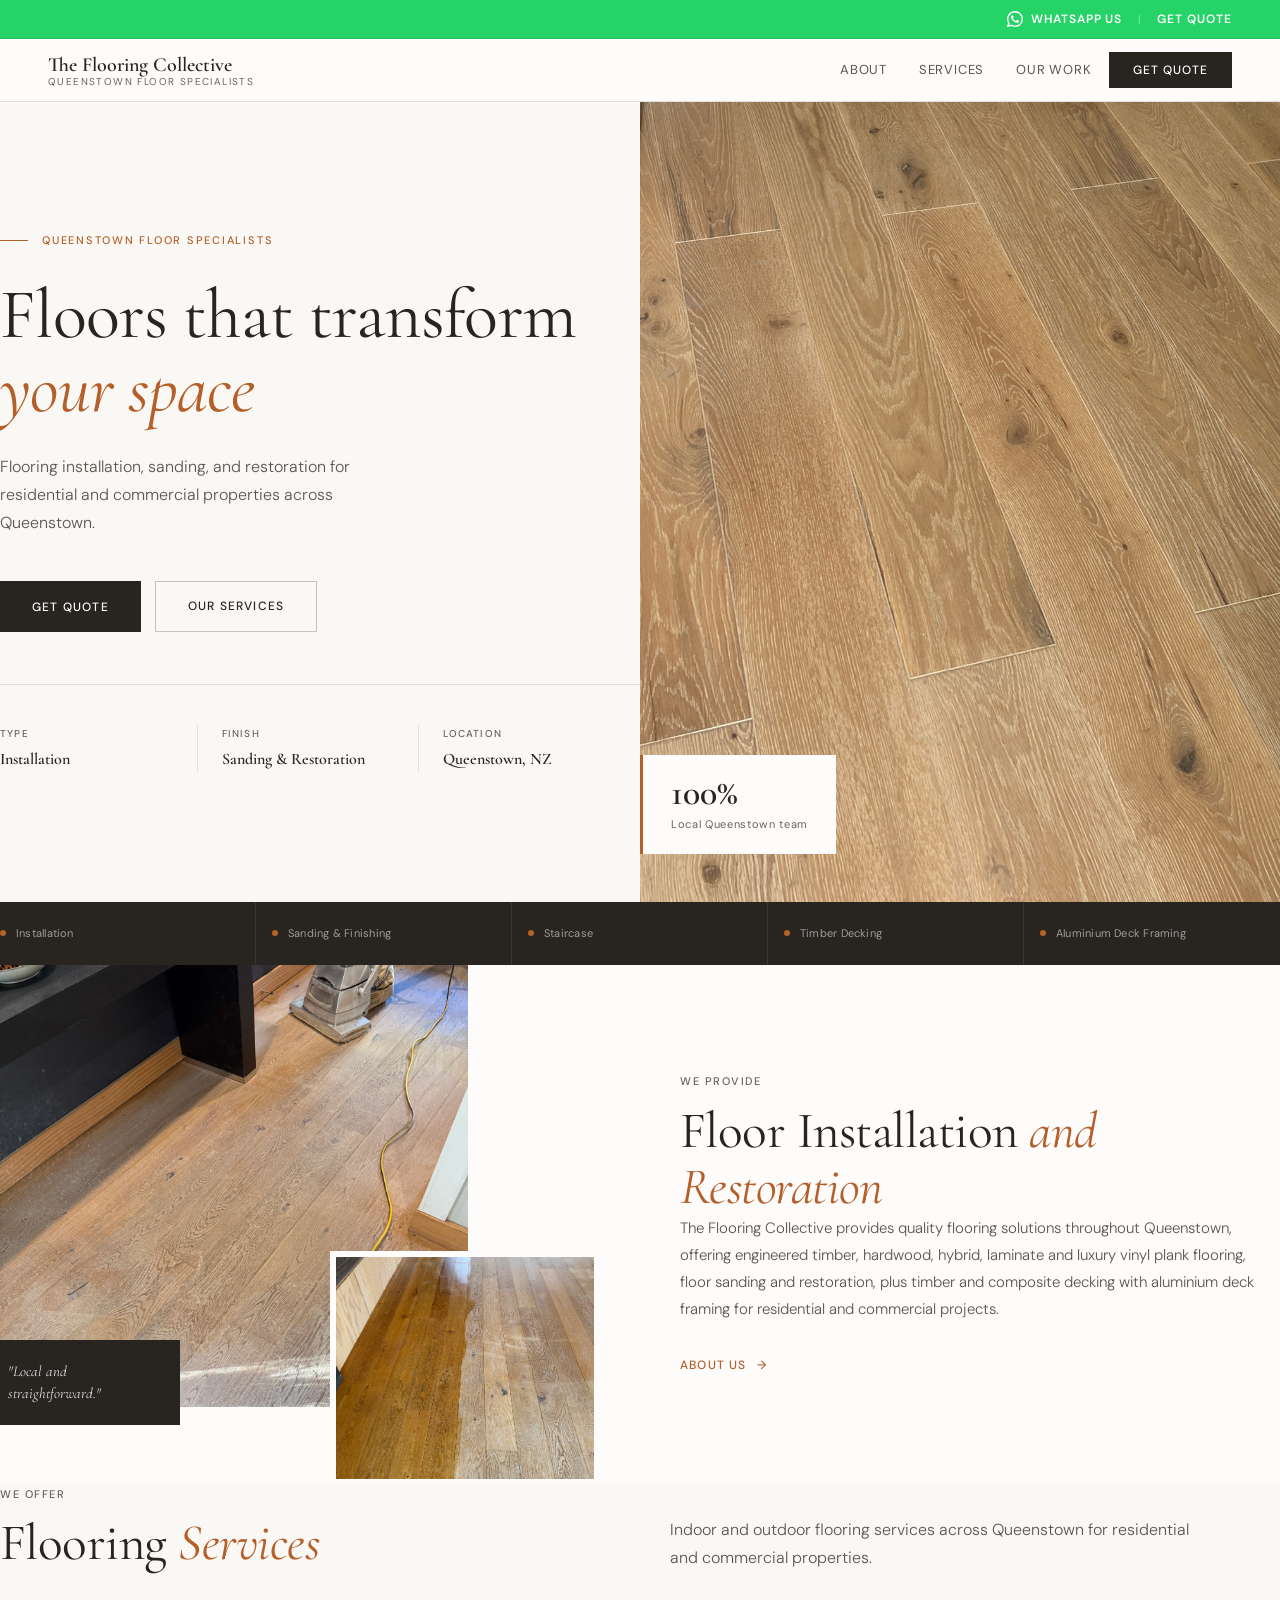
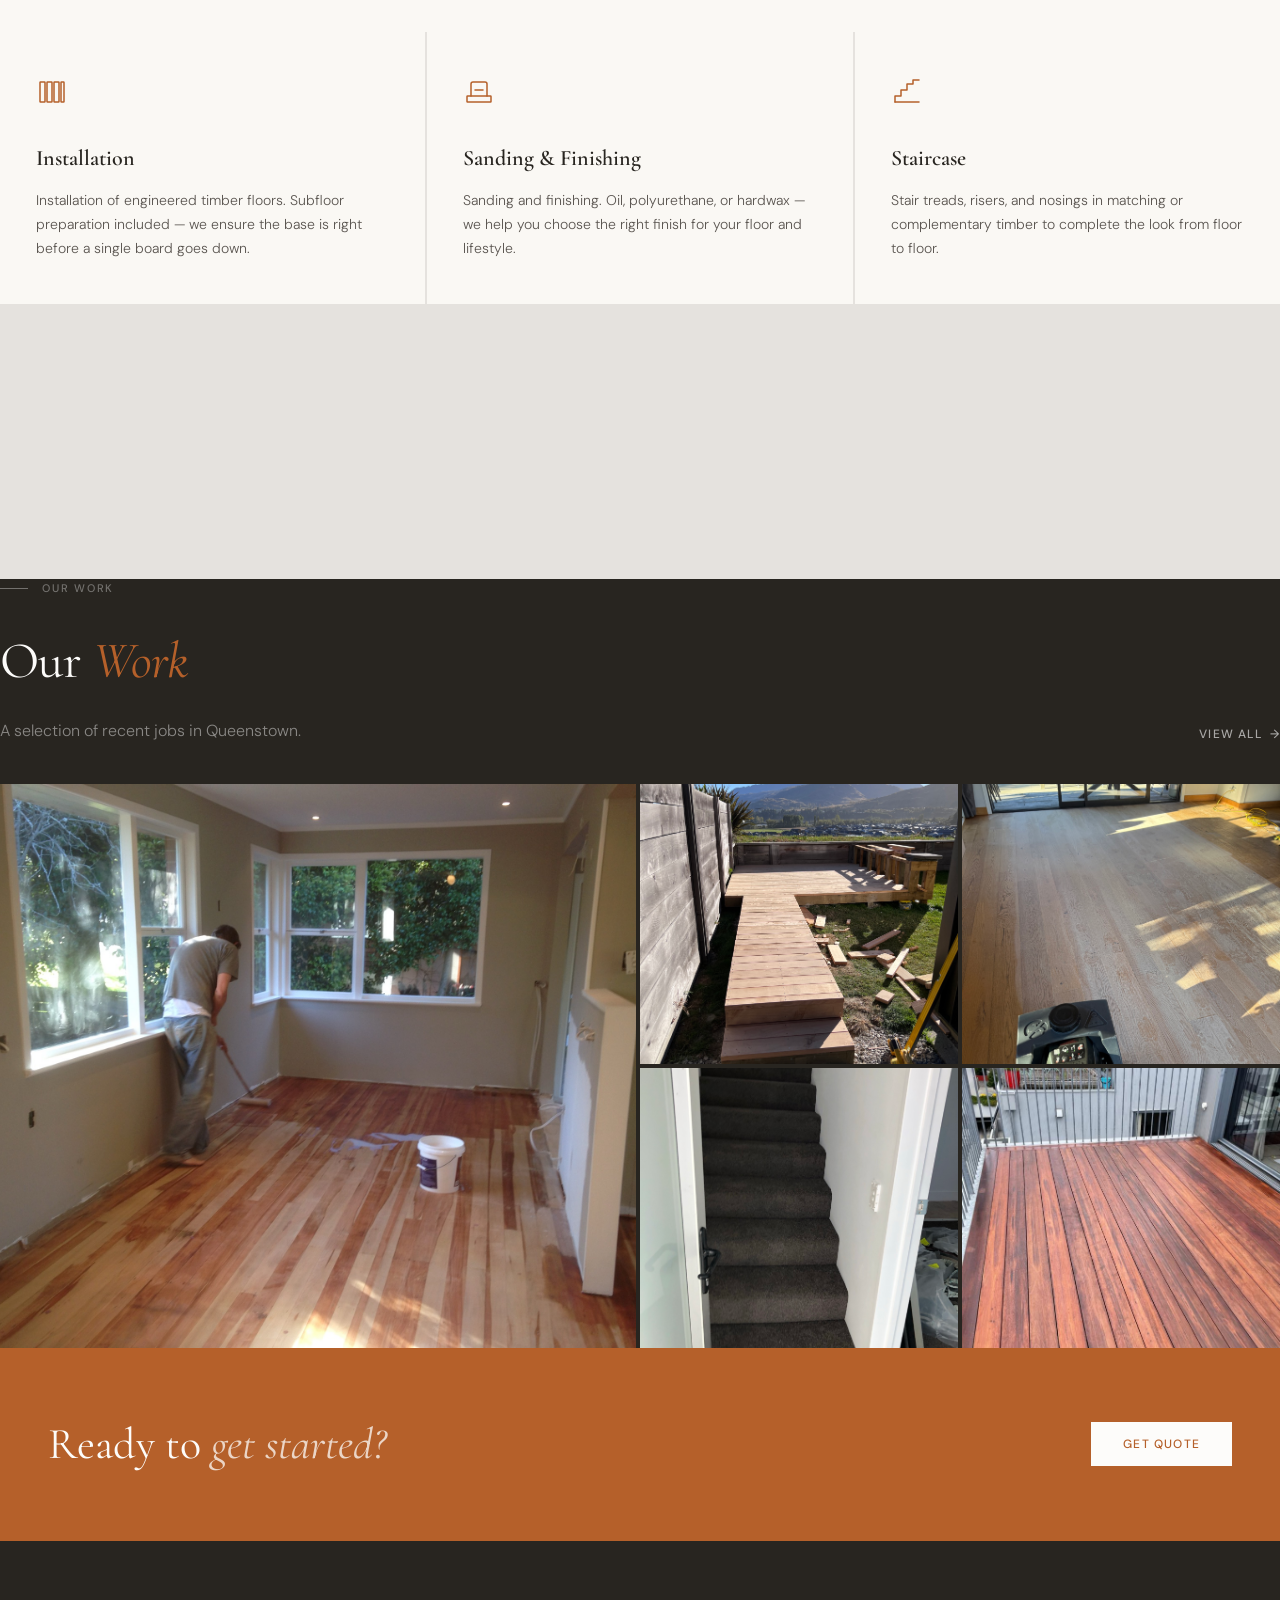
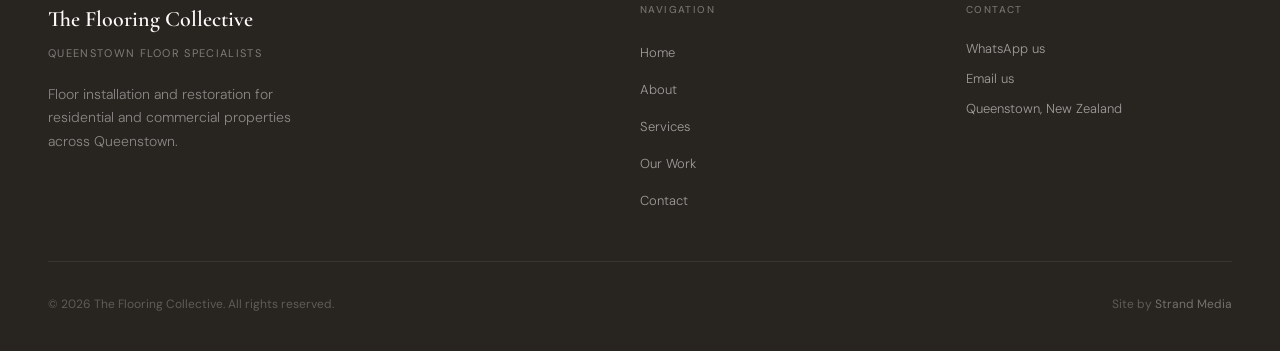
==== commit b5e8cd63: "Add files via upload" ====
--- a/index.html
+++ b/index.html
@@ -131,7 +131,7 @@
     <div style="max-width:1280px;margin:0 auto;padding:0 48px;height:38px;display:flex;align-items:center;justify-content:flex-end;gap:16px;">
       <a href="https://wa.me/64217546260?text=Flooring%20Enquiry" target="_blank" rel="noopener" style="font-size:12px;font-weight:600;color:#fff;letter-spacing:0.08em;text-transform:uppercase;text-decoration:none;display:flex;align-items:center;gap:8px;"><svg width="16" height="16" viewBox="0 0 24 24" fill="white"><path d="M17.472 14.382c-.297-.149-1.758-.867-2.03-.967-.273-.099-.471-.148-.67.15-.197.297-.767.966-.94 1.164-.173.199-.347.223-.644.075-.297-.15-1.255-.463-2.39-1.475-.883-.788-1.48-1.761-1.653-2.059-.173-.297-.018-.458.13-.606.134-.133.298-.347.446-.52.149-.174.198-.298.298-.497.099-.198.05-.371-.025-.52-.075-.149-.669-1.612-.916-2.207-.242-.579-.487-.5-.669-.51-.173-.008-.371-.01-.57-.01-.198 0-.52.074-.792.372-.272.297-1.04 1.016-1.04 2.479 0 1.462 1.065 2.875 1.213 3.074.149.198 2.096 3.2 5.077 4.487.709.306 1.262.489 1.694.625.712.227 1.36.195 1.871.118.571-.085 1.758-.719 2.006-1.413.248-.694.248-1.289.173-1.413-.074-.124-.272-.198-.57-.347z"/><path d="M12 0C5.373 0 0 5.373 0 12c0 2.127.558 4.126 1.533 5.862L.057 23.428a.5.5 0 0 0 .609.61l5.648-1.453A11.945 11.945 0 0 0 12 24c6.627 0 12-5.373 12-12S18.627 0 12 0zm0 21.894a9.877 9.877 0 0 1-5.031-1.378l-.36-.214-3.733.96.99-3.645-.235-.374A9.872 9.872 0 0 1 2.106 12C2.106 6.527 6.527 2.106 12 2.106c5.473 0 9.894 4.421 9.894 9.894 0 5.473-4.421 9.894-9.894 9.894z"/></svg>WhatsApp us</a>
       <span style="color:rgba(255,255,255,0.4);font-size:11px;">|</span>
-      <a href="contact.html" style="font-size:12px;font-weight:600;color:#fff;letter-spacing:0.08em;text-transform:uppercase;text-decoration:none;">Contact Us</a>
+      <button onclick="openQuoteModal()" style="font-size:12px;font-weight:600;color:#fff;letter-spacing:0.08em;text-transform:uppercase;background:none;border:none;cursor:pointer;font-family:'DM Sans',system-ui,sans-serif;">Get Quote</button>
     </div>
   </div>
   <div style="background:#FDFCFA;border-bottom:1px solid rgba(40,37,32,0.12);">
@@ -144,7 +144,7 @@
         <a href="about.html" style="font-size:13px;color:#5A5550;letter-spacing:0.06em;text-transform:uppercase;padding:8px 14px;text-decoration:none;">About</a>
         <a href="services.html" style="font-size:13px;color:#5A5550;letter-spacing:0.06em;text-transform:uppercase;padding:8px 14px;text-decoration:none;">Services</a>
         <a href="gallery.html" style="font-size:13px;color:#5A5550;letter-spacing:0.06em;text-transform:uppercase;padding:8px 14px;text-decoration:none;">Our Work</a>
-        <a href="contact.html" style="font-size:12px;font-weight:500;color:#FDFCFA;letter-spacing:0.08em;text-transform:uppercase;padding:10px 24px;background:#282520;text-decoration:none;">Contact Us</a>
+        <button onclick="openQuoteModal()" style="font-size:12px;font-weight:500;color:#FDFCFA;letter-spacing:0.08em;text-transform:uppercase;padding:10px 24px;background:#282520;border:none;cursor:pointer;font-family:'DM Sans',system-ui,sans-serif;">Get Quote</button>
       </nav>
       <button onclick="toggleNav()" id="navBurger" aria-label="Open menu" style="display:none;flex-direction:column;gap:5px;background:none;border:none;cursor:pointer;padding:8px;">
         <span style="width:24px;height:2px;background:#282520;display:block;"></span>
@@ -158,7 +158,7 @@
     <a href="services.html" style="display:block;padding:13px 0;font-size:14px;color:#5A5550;letter-spacing:0.06em;text-transform:uppercase;border-bottom:1px solid rgba(40,37,32,0.08);text-decoration:none;">Services</a>
     <a href="gallery.html" style="display:block;padding:13px 0;font-size:14px;color:#5A5550;letter-spacing:0.06em;text-transform:uppercase;border-bottom:1px solid rgba(40,37,32,0.08);text-decoration:none;">Our Work</a>
     <a href="https://wa.me/64217546260?text=Flooring%20Enquiry" target="_blank" rel="noopener" style="display:block;padding:13px 0;font-size:14px;color:#25D366;letter-spacing:0.06em;text-transform:uppercase;text-decoration:none;border-bottom:1px solid rgba(40,37,32,0.08);">WhatsApp us</a>
-    <a href="contact.html" style="display:block;padding:13px 0;font-size:14px;color:#B5602A;letter-spacing:0.06em;text-transform:uppercase;text-decoration:none;">Contact Us</a>
+    <button onclick="openQuoteModal();toggleNav();" style="display:block;width:100%;padding:13px 0;font-size:14px;color:#B5602A;letter-spacing:0.06em;text-transform:uppercase;background:none;border:none;cursor:pointer;text-align:left;font-family:'DM Sans',system-ui,sans-serif;">Get Quote</button>
   </div>
   <style>@media(max-width:860px){#mainNav{display:none!important;}#navBurger{display:flex!important;}}</style>
 </header>
@@ -173,7 +173,7 @@
       <h1 class="hero-title" id="hero-heading">Floors that transform <em>your space</em></h1>
       <p class="hero-body">Flooring installation, sanding, and restoration for residential and commercial properties across Queenstown.</p>
       <div class="hero-actions">
-        <a href="contact.html" class="btn btn-dark">Contact Us</a>
+        <button onclick="openQuoteModal()" class="btn btn-dark">Get Quote</button>
         <a href="services.html" class="btn btn-outline">Our Services</a>
       </div>
       <div class="hero-meta">
@@ -252,7 +252,7 @@
       </article>
       <div class="card card-cta fade-up">
         <p class="card-cta-text">"Not sure what you need?"</p>
-        <a href="contact.html" class="btn btn-light">Contact Us →</a>
+        <button onclick="openQuoteModal()" class="btn btn-light">Get Quote →</button>
       </div>
     </div>
   </div>
@@ -281,7 +281,7 @@
 <div class="cta-band">
   <div class="cta-band-inner">
     <h2 class="cta-band-title">Ready to <em>get started?</em></h2>
-    <a href="contact.html" class="btn btn-light">Contact Us</a>
+    <button onclick="openQuoteModal()" class="btn btn-light">Get Quote</button>
   </div>
 </div>
 
@@ -316,6 +316,44 @@
     </div>
   </div>
 </footer>
+<!-- QUOTE MODAL -->
+<div class="modal-overlay" id="quoteModal" role="dialog" aria-modal="true" aria-labelledby="modalTitle">
+  <div class="modal-box">
+    <button onclick="closeQuoteModal()" aria-label="Close" class="modal-close">&times;</button>
+    <h2 class="modal-title" id="modalTitle">Get a quote</h2>
+    <p class="modal-sub">Tell us about your project and we'll be in touch within one business day.</p>
+    <form id="quoteForm" action="https://formspree.io/f/xdavladk" method="POST">
+      <div class="modal-form-row">
+        <div class="modal-form-group"><label class="modal-form-label" for="q_first">First name *</label><input class="modal-form-input" id="q_first" type="text" name="first_name" required placeholder="Jane"></div>
+        <div class="modal-form-group"><label class="modal-form-label" for="q_last">Last name *</label><input class="modal-form-input" id="q_last" type="text" name="last_name" required placeholder="Smith"></div>
+      </div>
+      <div class="modal-form-row">
+        <div class="modal-form-group"><label class="modal-form-label" for="q_phone">Phone *</label><input class="modal-form-input" id="q_phone" type="tel" name="phone" required placeholder="021 XXX XXXX"></div>
+        <div class="modal-form-group"><label class="modal-form-label" for="q_email">Email *</label><input class="modal-form-input" id="q_email" type="email" name="email" required placeholder="jane@email.com"></div>
+      </div>
+      <div class="modal-form-group">
+        <label class="modal-form-label" for="q_service">Service</label>
+        <select class="modal-form-input" id="q_service" name="service">
+          <option value="">Select a service</option>
+          <option>Installation</option>
+          <option>Sanding & Finishing</option>
+          <option>Staircase</option>
+          <option>Timber Decking</option>
+          <option>Aluminium Deck Framing</option>
+          <option>Not sure yet</option>
+        </select>
+      </div>
+      <div class="modal-form-group">
+        <label class="modal-form-label" for="q_message">Tell us about your project</label>
+        <textarea class="modal-form-input modal-form-textarea" id="q_message" name="message" placeholder="Location, floor area, timeframe…"></textarea>
+      </div>
+      <input type="hidden" name="_subject" value="Quote Request — The Flooring Collective">
+      <button type="submit" class="btn btn-dark modal-submit">Send quote request →</button>
+      <p class="modal-fine">Free quote. No obligation. We'll be in touch within one business day.</p>
+    </form>
+    <div id="quoteSuccess" class="modal-success">✓ Thanks — we'll be in touch within one business day.</div>
+  </div>
+</div>
 <script src="js/shared.js"></script>
 </body>
 </html>
--- a/css/style.css
+++ b/css/style.css
@@ -90,3 +90,22 @@
   footer { padding: 48px 20px 28px; }
   .footer-top { grid-template-columns: 1fr; gap: 36px; }
 }
+
+/* QUOTE MODAL */
+.modal-overlay { display: none; position: fixed; inset: 0; background: rgba(40,37,32,0.7); z-index: 2000; align-items: center; justify-content: center; padding: 20px; }
+.modal-overlay.open { display: flex; }
+.modal-box { background: var(--warm-white); max-width: 560px; width: 100%; max-height: 90vh; overflow-y: auto; padding: 48px; position: relative; }
+.modal-close { position: absolute; top: 16px; right: 20px; background: none; border: none; font-size: 24px; cursor: pointer; color: var(--muted); line-height: 1; }
+.modal-close:hover { color: var(--charcoal); }
+.modal-title { font-family: var(--font-display); font-size: 28px; font-weight: 400; color: var(--charcoal); margin-bottom: 6px; }
+.modal-sub { font-size: 14px; font-weight: 300; color: var(--mid); margin-bottom: 28px; }
+.modal-form-row { display: grid; grid-template-columns: 1fr 1fr; gap: 16px; }
+.modal-form-group { margin-bottom: 16px; }
+.modal-form-label { display: block; font-size: 10px; font-weight: 500; letter-spacing: 0.12em; text-transform: uppercase; color: var(--muted); margin-bottom: 8px; }
+.modal-form-input { width: 100%; background: var(--linen); border: 1px solid var(--border); color: var(--charcoal); padding: 12px 14px; font-family: var(--font-body); font-size: 14px; outline: none; }
+.modal-form-input:focus { border-color: var(--terra); }
+.modal-form-textarea { resize: vertical; min-height: 100px; }
+.modal-submit { width: 100%; justify-content: center; }
+.modal-fine { font-size: 12px; color: var(--muted); margin-top: 10px; }
+.modal-success { display: none; background: var(--sand); border-left: 3px solid var(--terra); padding: 16px 20px; margin-top: 16px; font-size: 14px; color: var(--charcoal); }
+@media (max-width: 600px) { .modal-form-row { grid-template-columns: 1fr; } .modal-box { padding: 32px 24px; } }
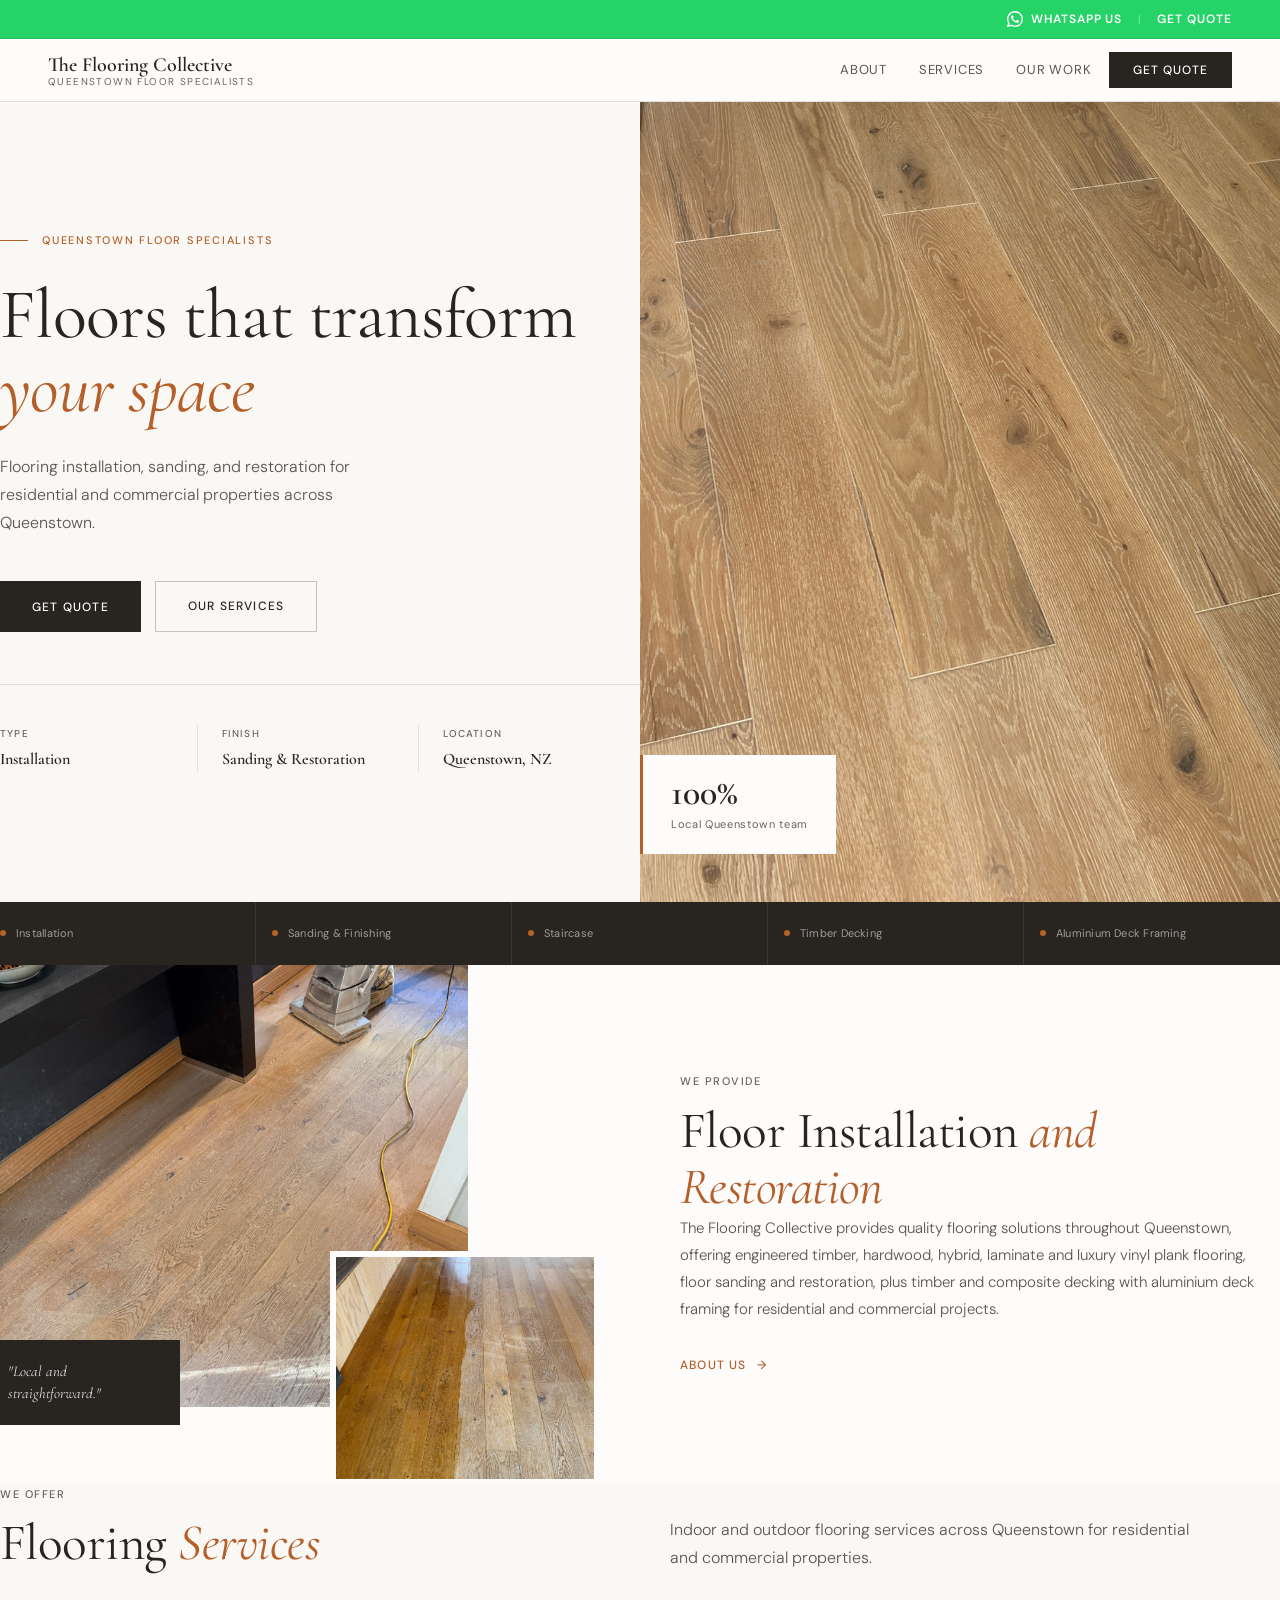
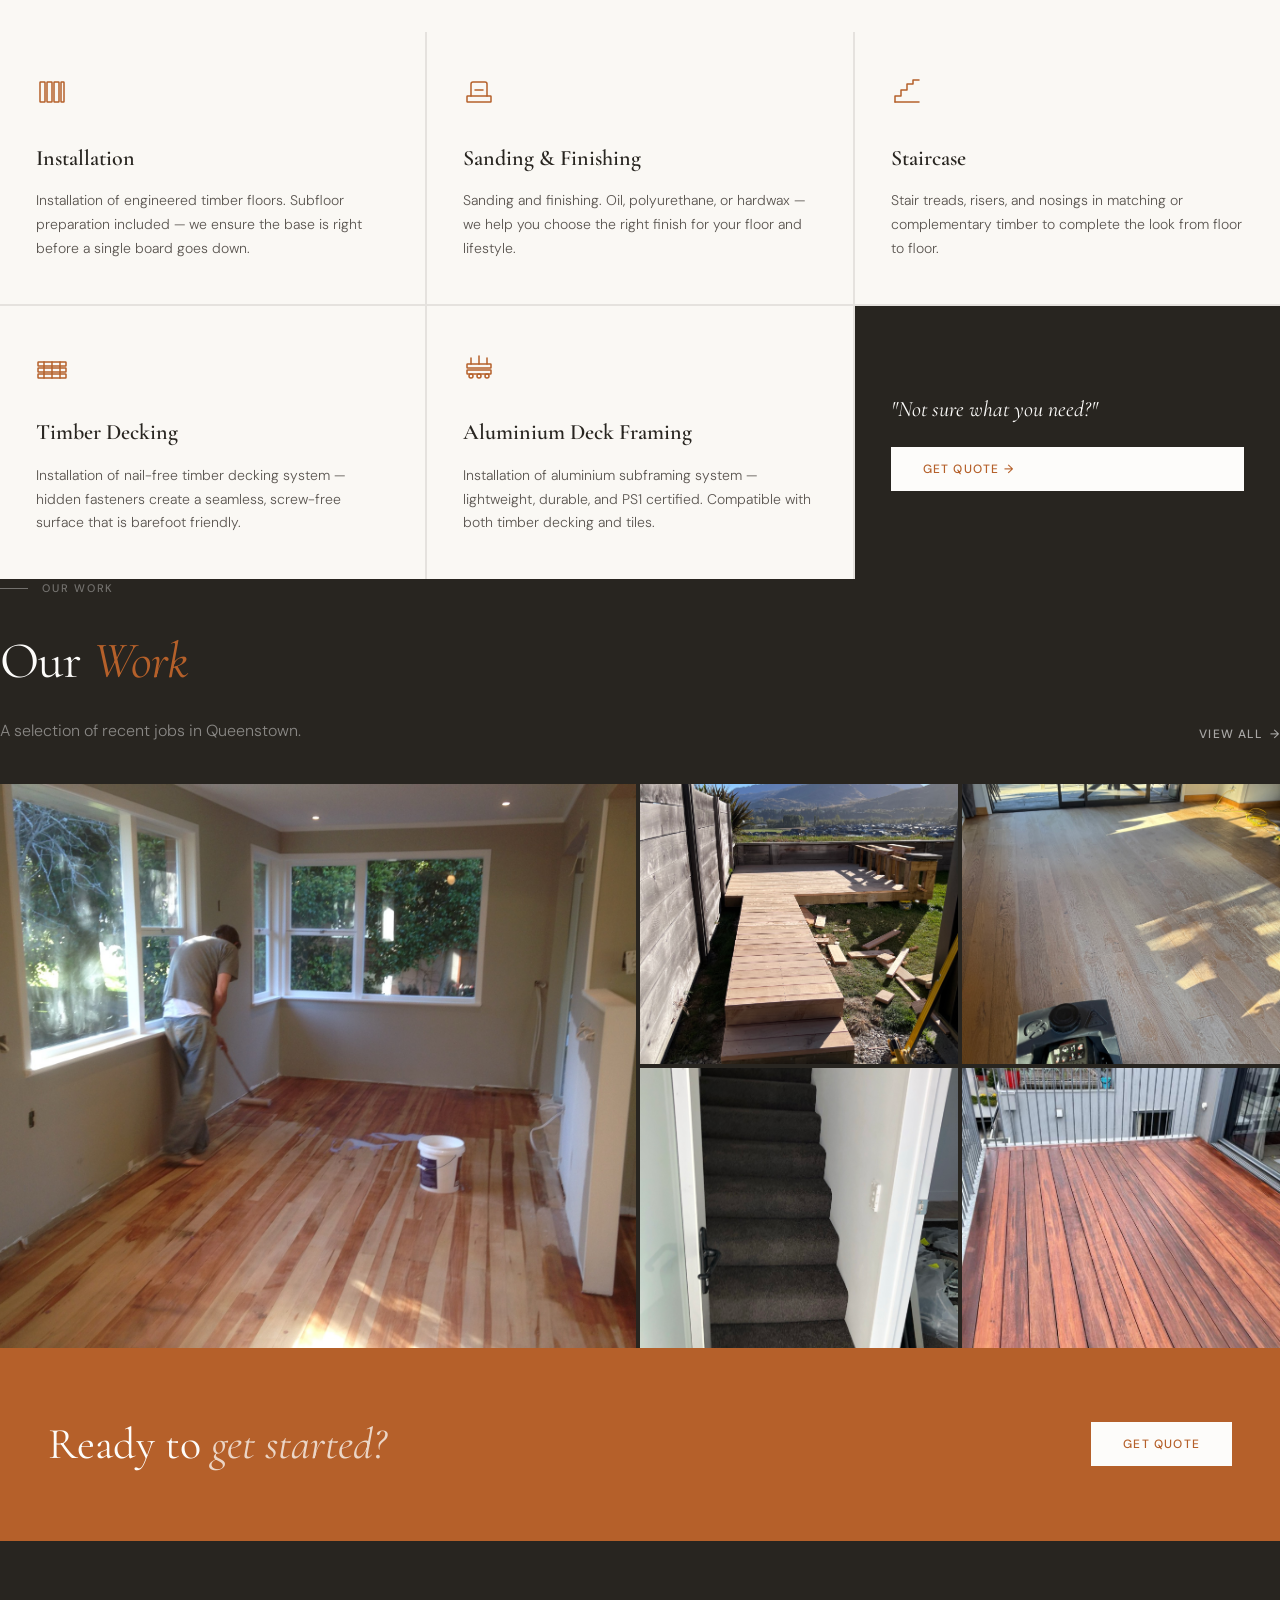
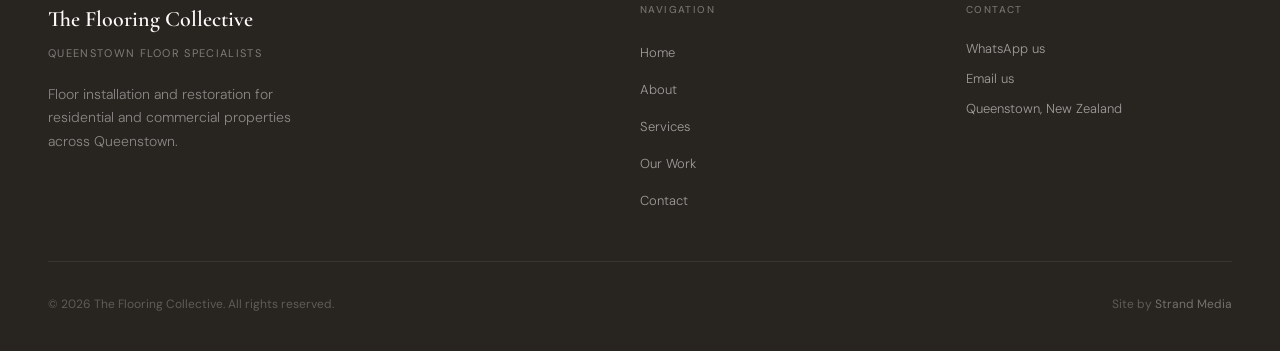
==== commit 0044c356: "Add files via upload" ====
--- a/index.html
+++ b/index.html
@@ -158,7 +158,7 @@
     <a href="services.html" style="display:block;padding:13px 0;font-size:14px;color:#5A5550;letter-spacing:0.06em;text-transform:uppercase;border-bottom:1px solid rgba(40,37,32,0.08);text-decoration:none;">Services</a>
     <a href="gallery.html" style="display:block;padding:13px 0;font-size:14px;color:#5A5550;letter-spacing:0.06em;text-transform:uppercase;border-bottom:1px solid rgba(40,37,32,0.08);text-decoration:none;">Our Work</a>
     <a href="https://wa.me/64217546260?text=Flooring%20Enquiry" target="_blank" rel="noopener" style="display:block;padding:13px 0;font-size:14px;color:#25D366;letter-spacing:0.06em;text-transform:uppercase;text-decoration:none;border-bottom:1px solid rgba(40,37,32,0.08);">WhatsApp us</a>
-    <button onclick="openQuoteModal();toggleNav();" style="display:block;width:100%;padding:13px 0;font-size:14px;color:#B5602A;letter-spacing:0.06em;text-transform:uppercase;background:none;border:none;cursor:pointer;text-align:left;font-family:'DM Sans',system-ui,sans-serif;">Get Quote</button>
+    <a href="contact.html" style="display:block;padding:13px 0;font-size:14px;color:#B5602A;letter-spacing:0.06em;text-transform:uppercase;text-decoration:none;">Contact Us</a>
   </div>
   <style>@media(max-width:860px){#mainNav{display:none!important;}#navBurger{display:flex!important;}}</style>
 </header>
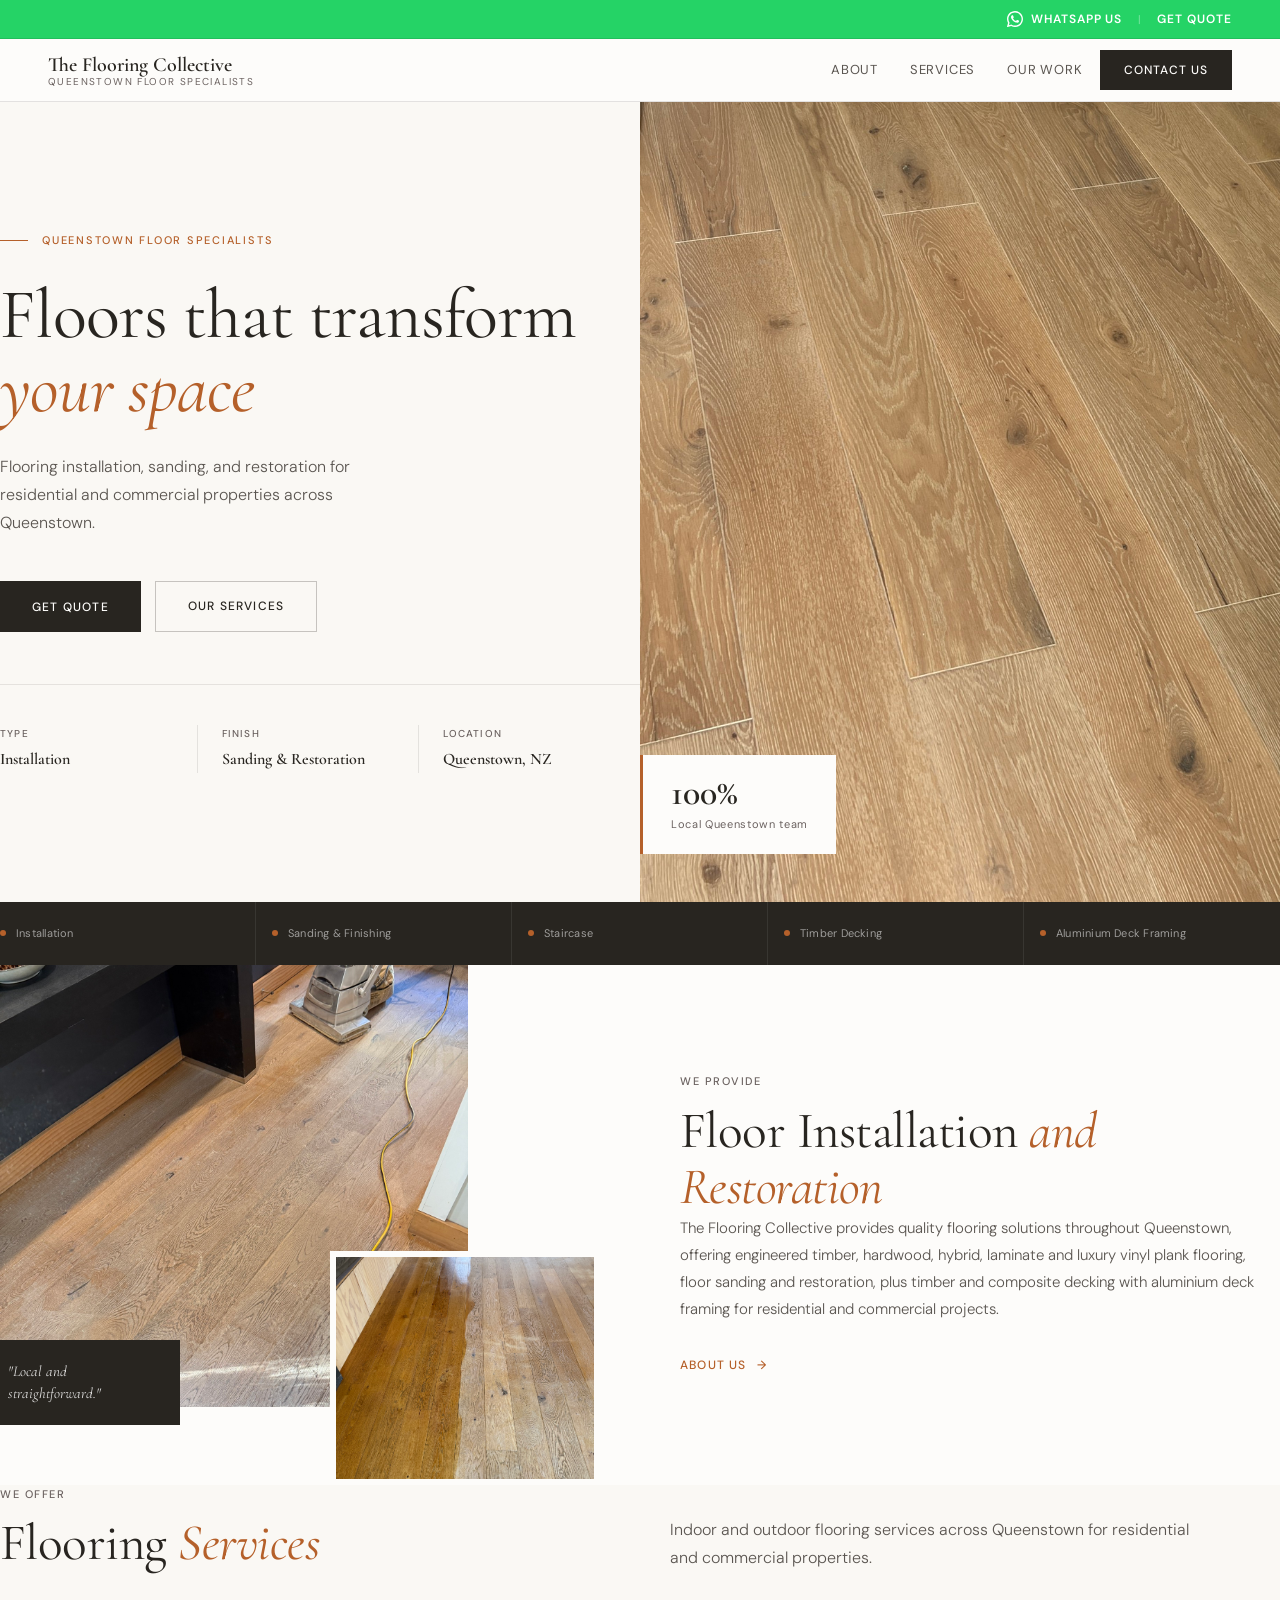
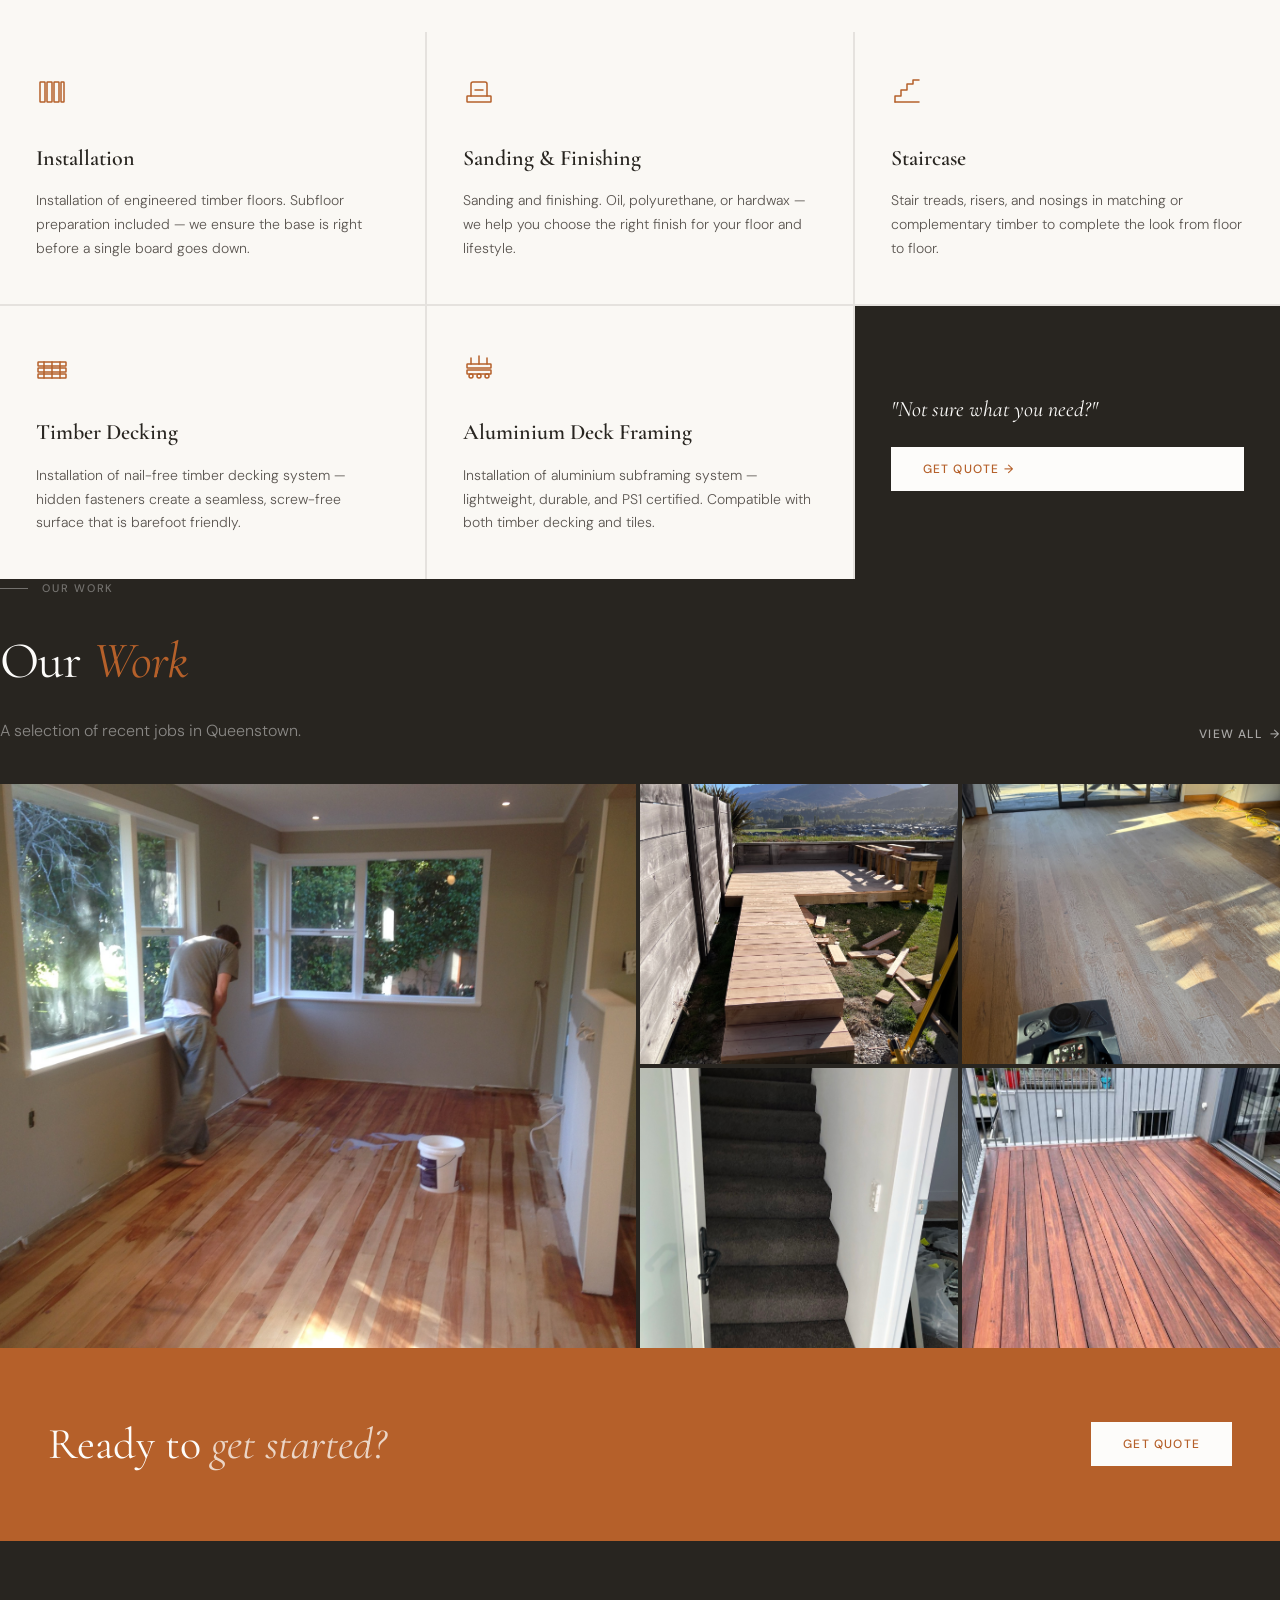
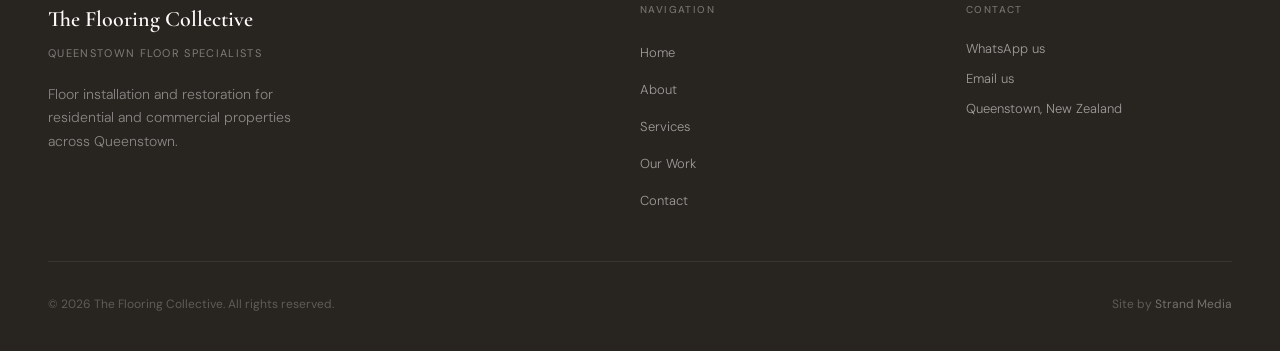
==== commit ec28af2f: "Add files via upload" ====
--- a/index.html
+++ b/index.html
@@ -144,7 +144,7 @@
         <a href="about.html" style="font-size:13px;color:#5A5550;letter-spacing:0.06em;text-transform:uppercase;padding:8px 14px;text-decoration:none;">About</a>
         <a href="services.html" style="font-size:13px;color:#5A5550;letter-spacing:0.06em;text-transform:uppercase;padding:8px 14px;text-decoration:none;">Services</a>
         <a href="gallery.html" style="font-size:13px;color:#5A5550;letter-spacing:0.06em;text-transform:uppercase;padding:8px 14px;text-decoration:none;">Our Work</a>
-        <button onclick="openQuoteModal()" style="font-size:12px;font-weight:500;color:#FDFCFA;letter-spacing:0.08em;text-transform:uppercase;padding:10px 24px;background:#282520;border:none;cursor:pointer;font-family:'DM Sans',system-ui,sans-serif;">Get Quote</button>
+        <a href="contact.html" style="font-size:12px;font-weight:500;color:#FDFCFA;letter-spacing:0.08em;text-transform:uppercase;padding:10px 24px;background:#282520;text-decoration:none;display:inline-block;">Contact Us</a>
       </nav>
       <button onclick="toggleNav()" id="navBurger" aria-label="Open menu" style="display:none;flex-direction:column;gap:5px;background:none;border:none;cursor:pointer;padding:8px;">
         <span style="width:24px;height:2px;background:#282520;display:block;"></span>
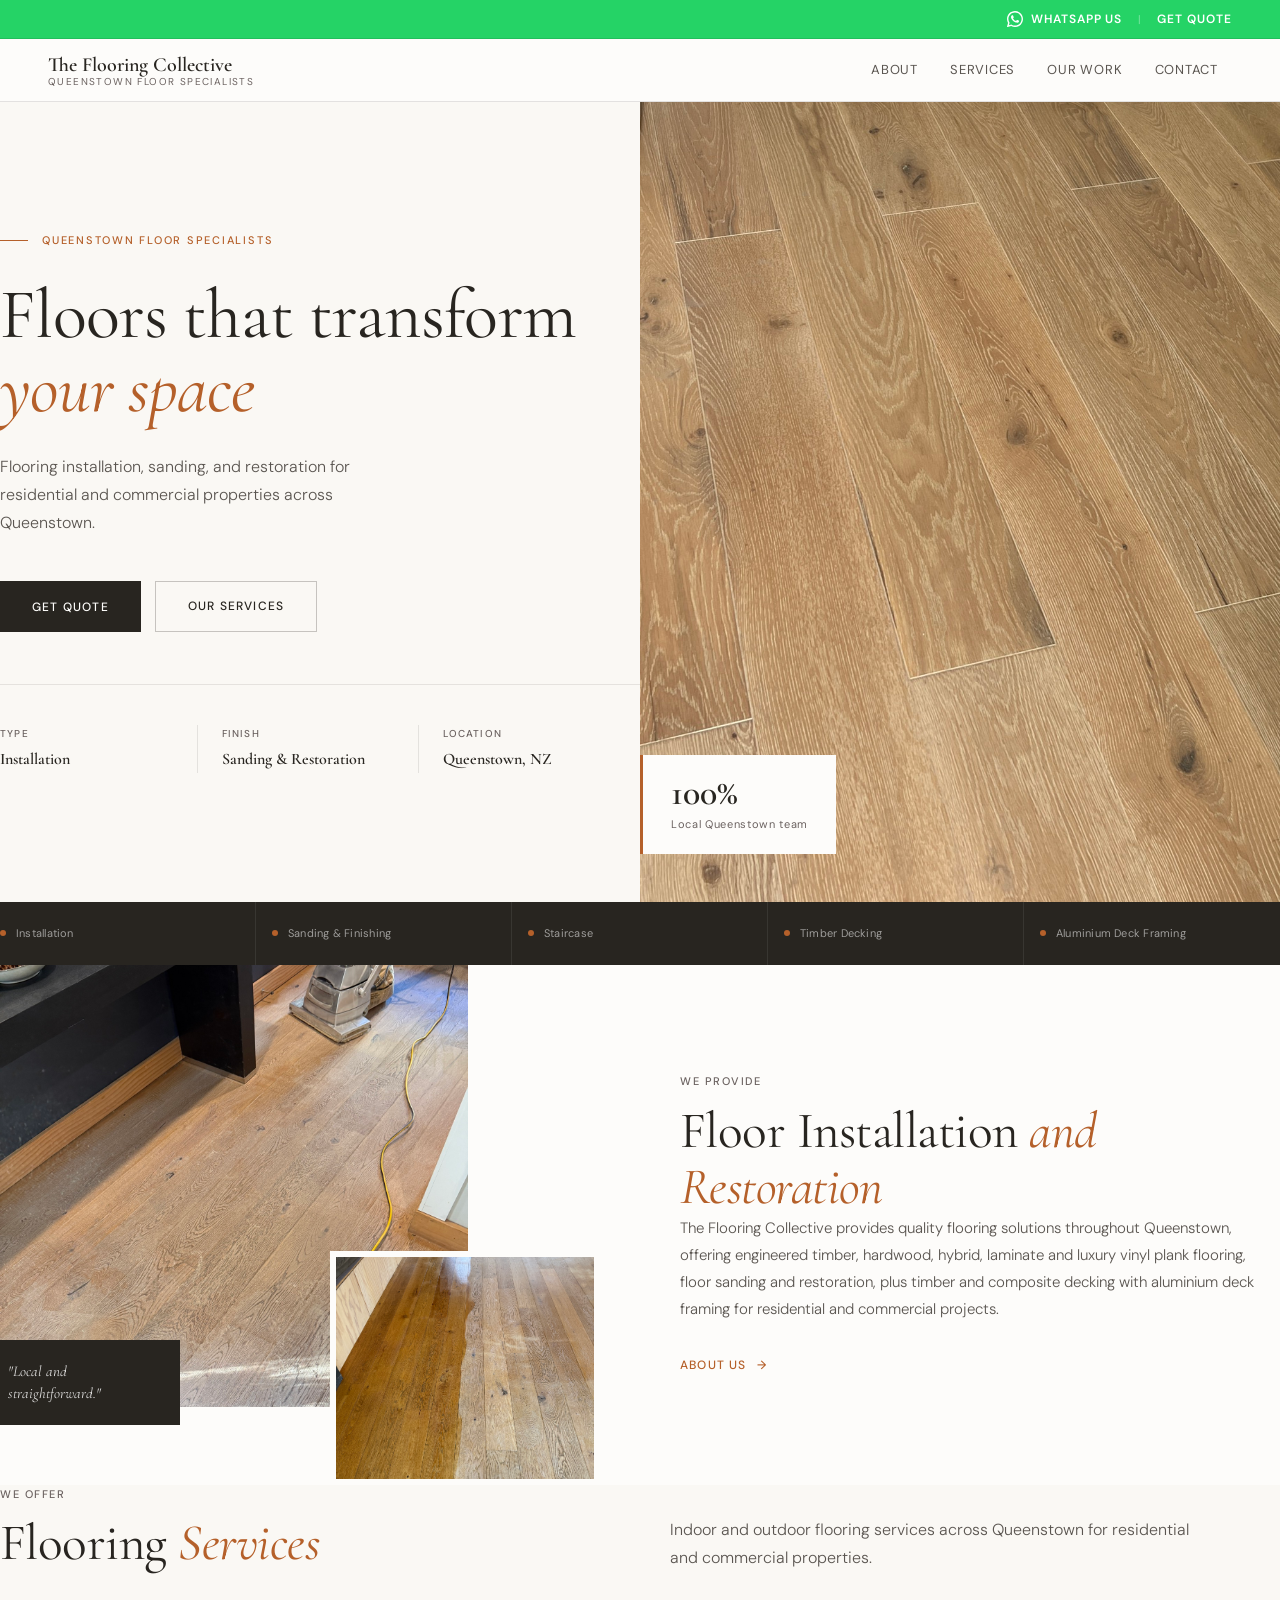
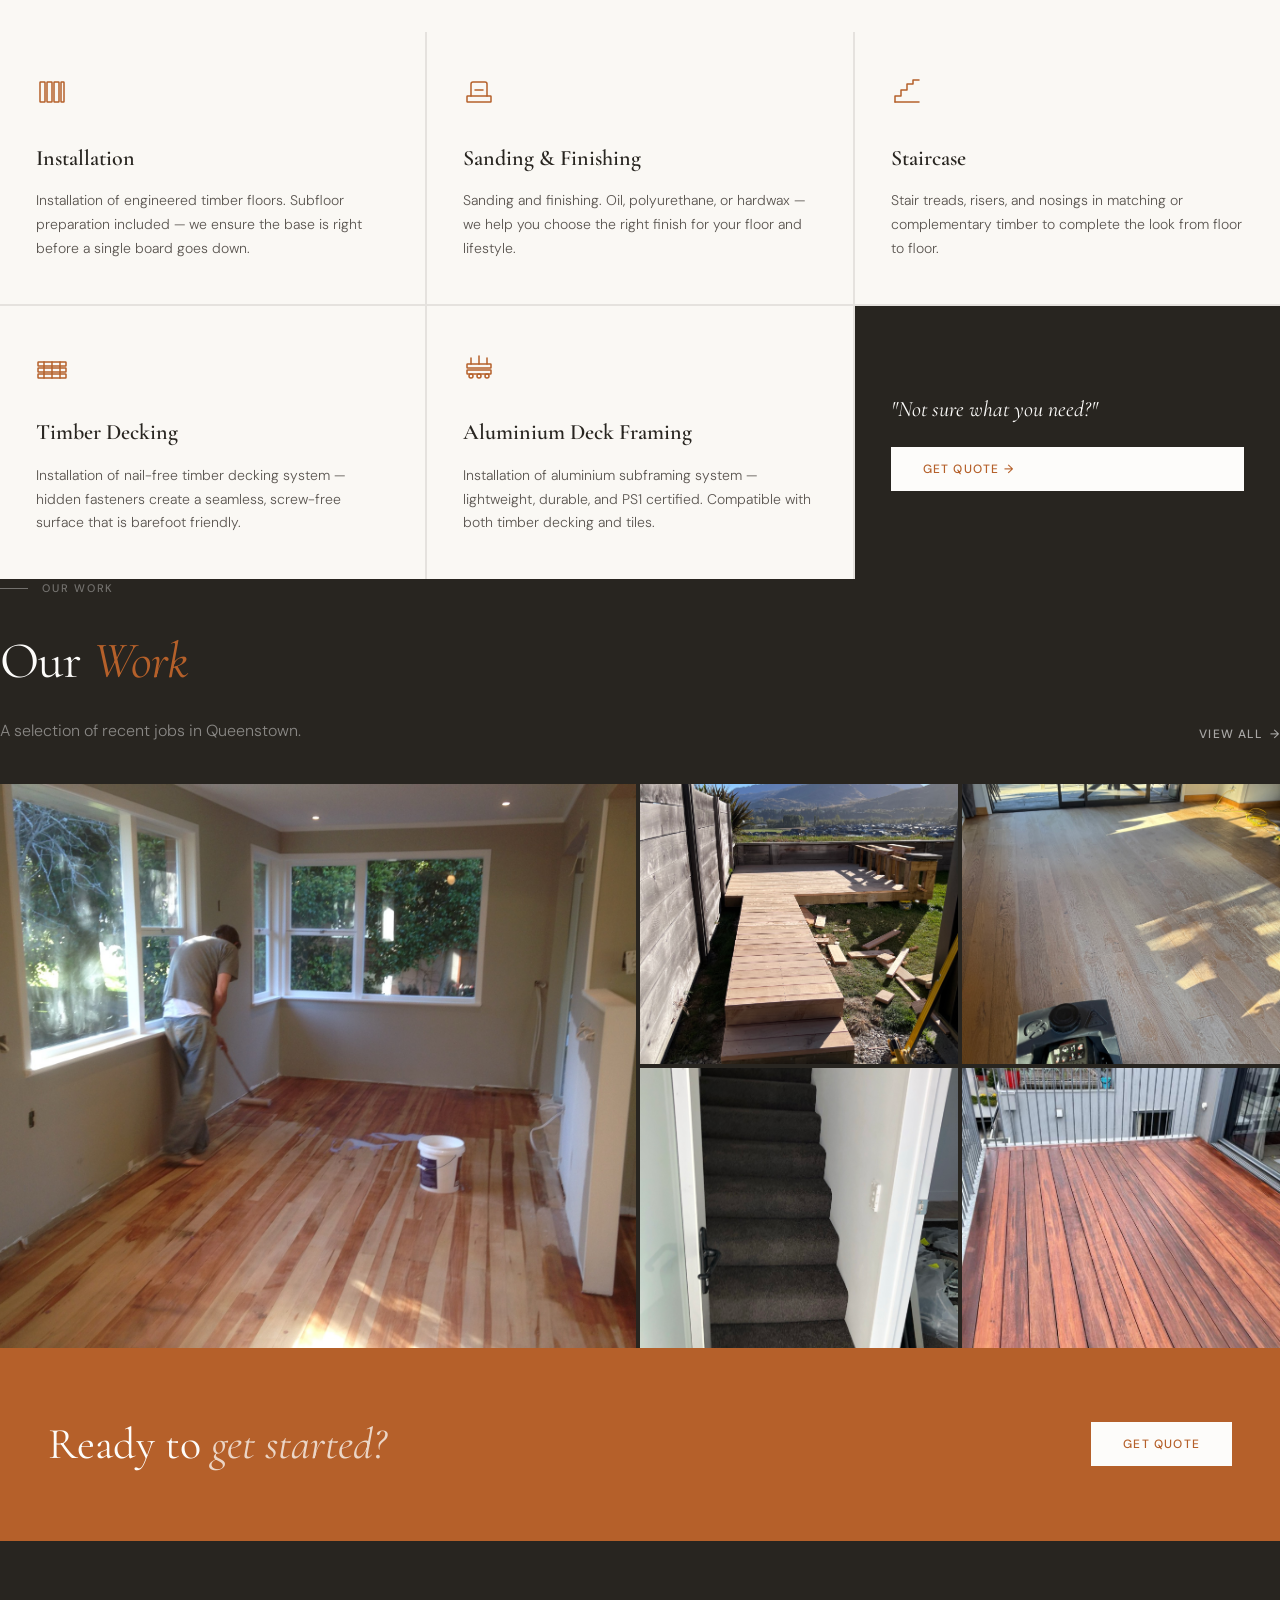
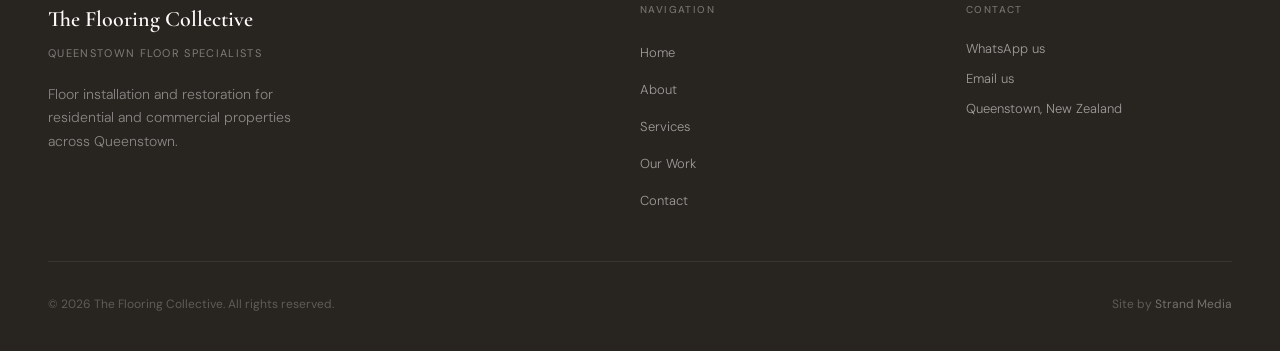
==== commit c5845cb0: "Add files via upload" ====
--- a/index.html
+++ b/index.html
@@ -144,7 +144,7 @@
         <a href="about.html" style="font-size:13px;color:#5A5550;letter-spacing:0.06em;text-transform:uppercase;padding:8px 14px;text-decoration:none;">About</a>
         <a href="services.html" style="font-size:13px;color:#5A5550;letter-spacing:0.06em;text-transform:uppercase;padding:8px 14px;text-decoration:none;">Services</a>
         <a href="gallery.html" style="font-size:13px;color:#5A5550;letter-spacing:0.06em;text-transform:uppercase;padding:8px 14px;text-decoration:none;">Our Work</a>
-        <a href="contact.html" style="font-size:12px;font-weight:500;color:#FDFCFA;letter-spacing:0.08em;text-transform:uppercase;padding:10px 24px;background:#282520;text-decoration:none;display:inline-block;">Contact Us</a>
+        <a href="contact.html" style="font-size:13px;color:#5A5550;letter-spacing:0.06em;text-transform:uppercase;padding:8px 14px;text-decoration:none;">Contact</a>
       </nav>
       <button onclick="toggleNav()" id="navBurger" aria-label="Open menu" style="display:none;flex-direction:column;gap:5px;background:none;border:none;cursor:pointer;padding:8px;">
         <span style="width:24px;height:2px;background:#282520;display:block;"></span>
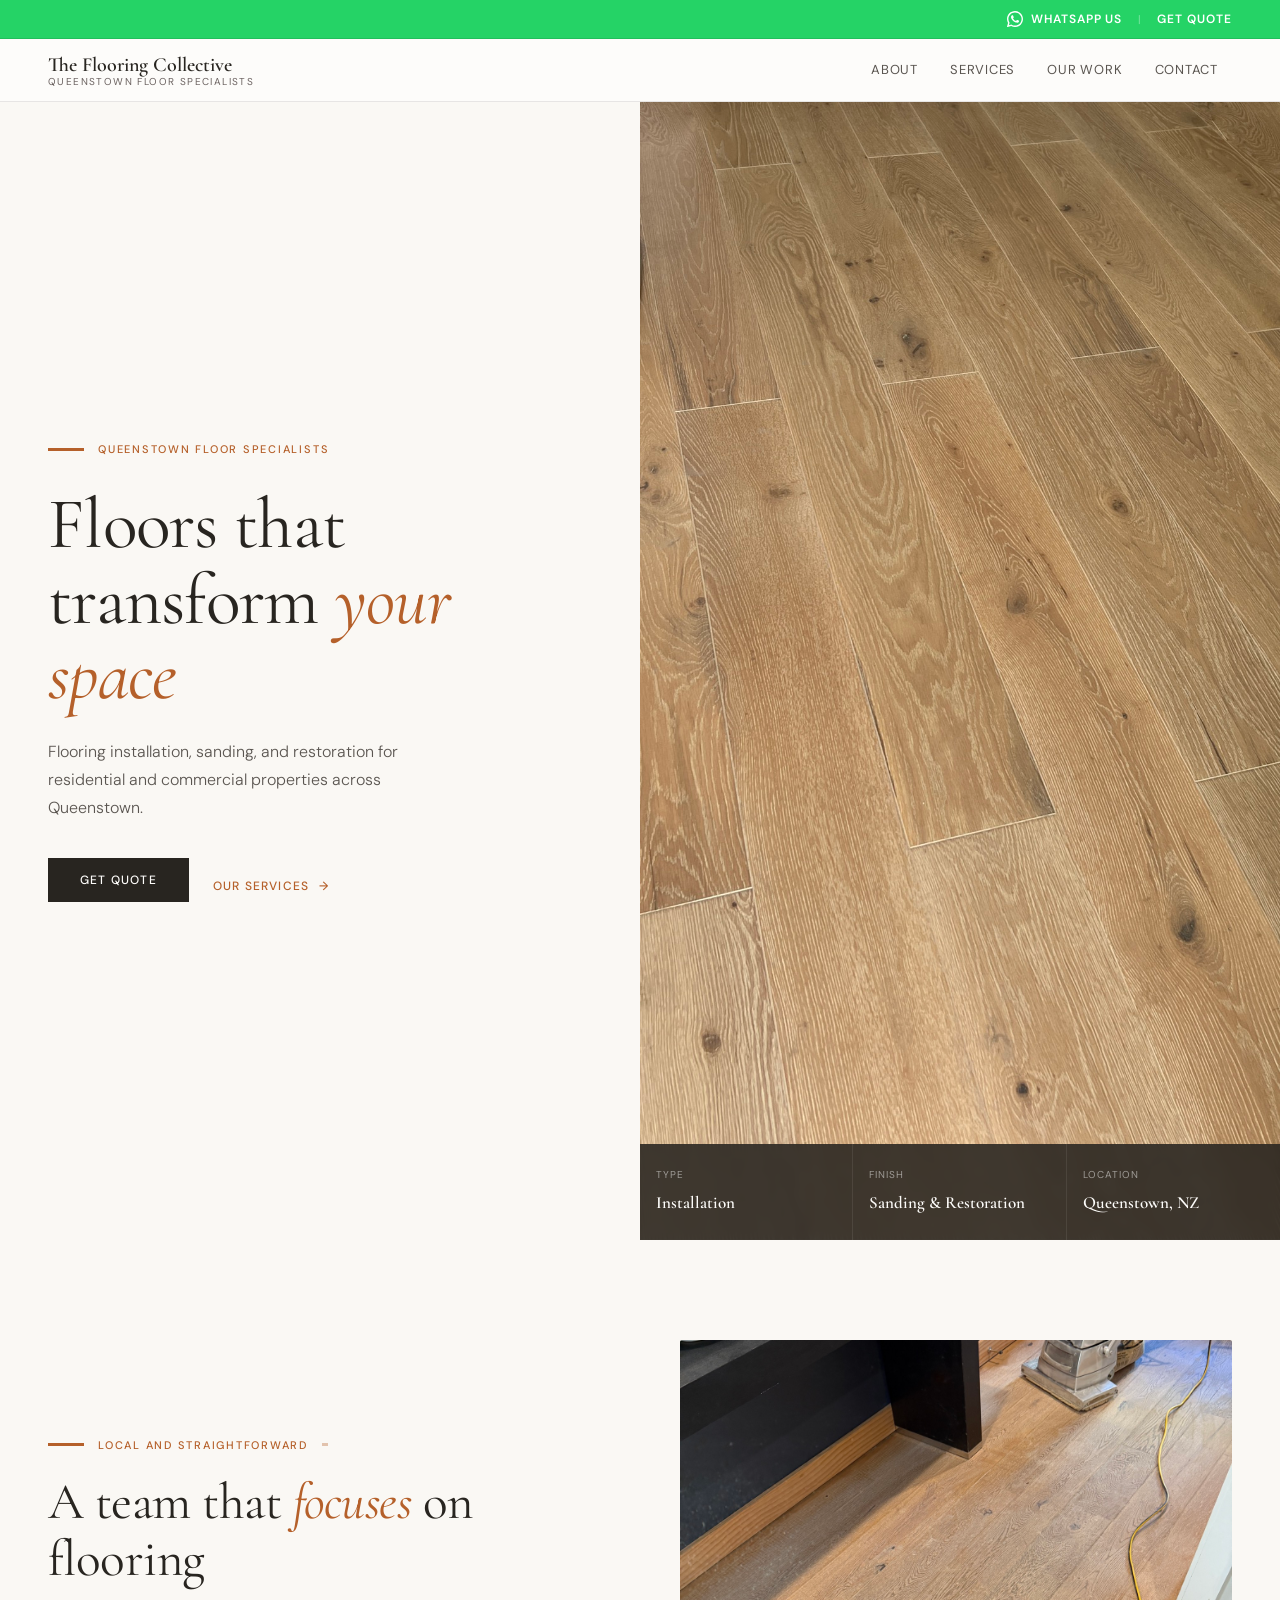
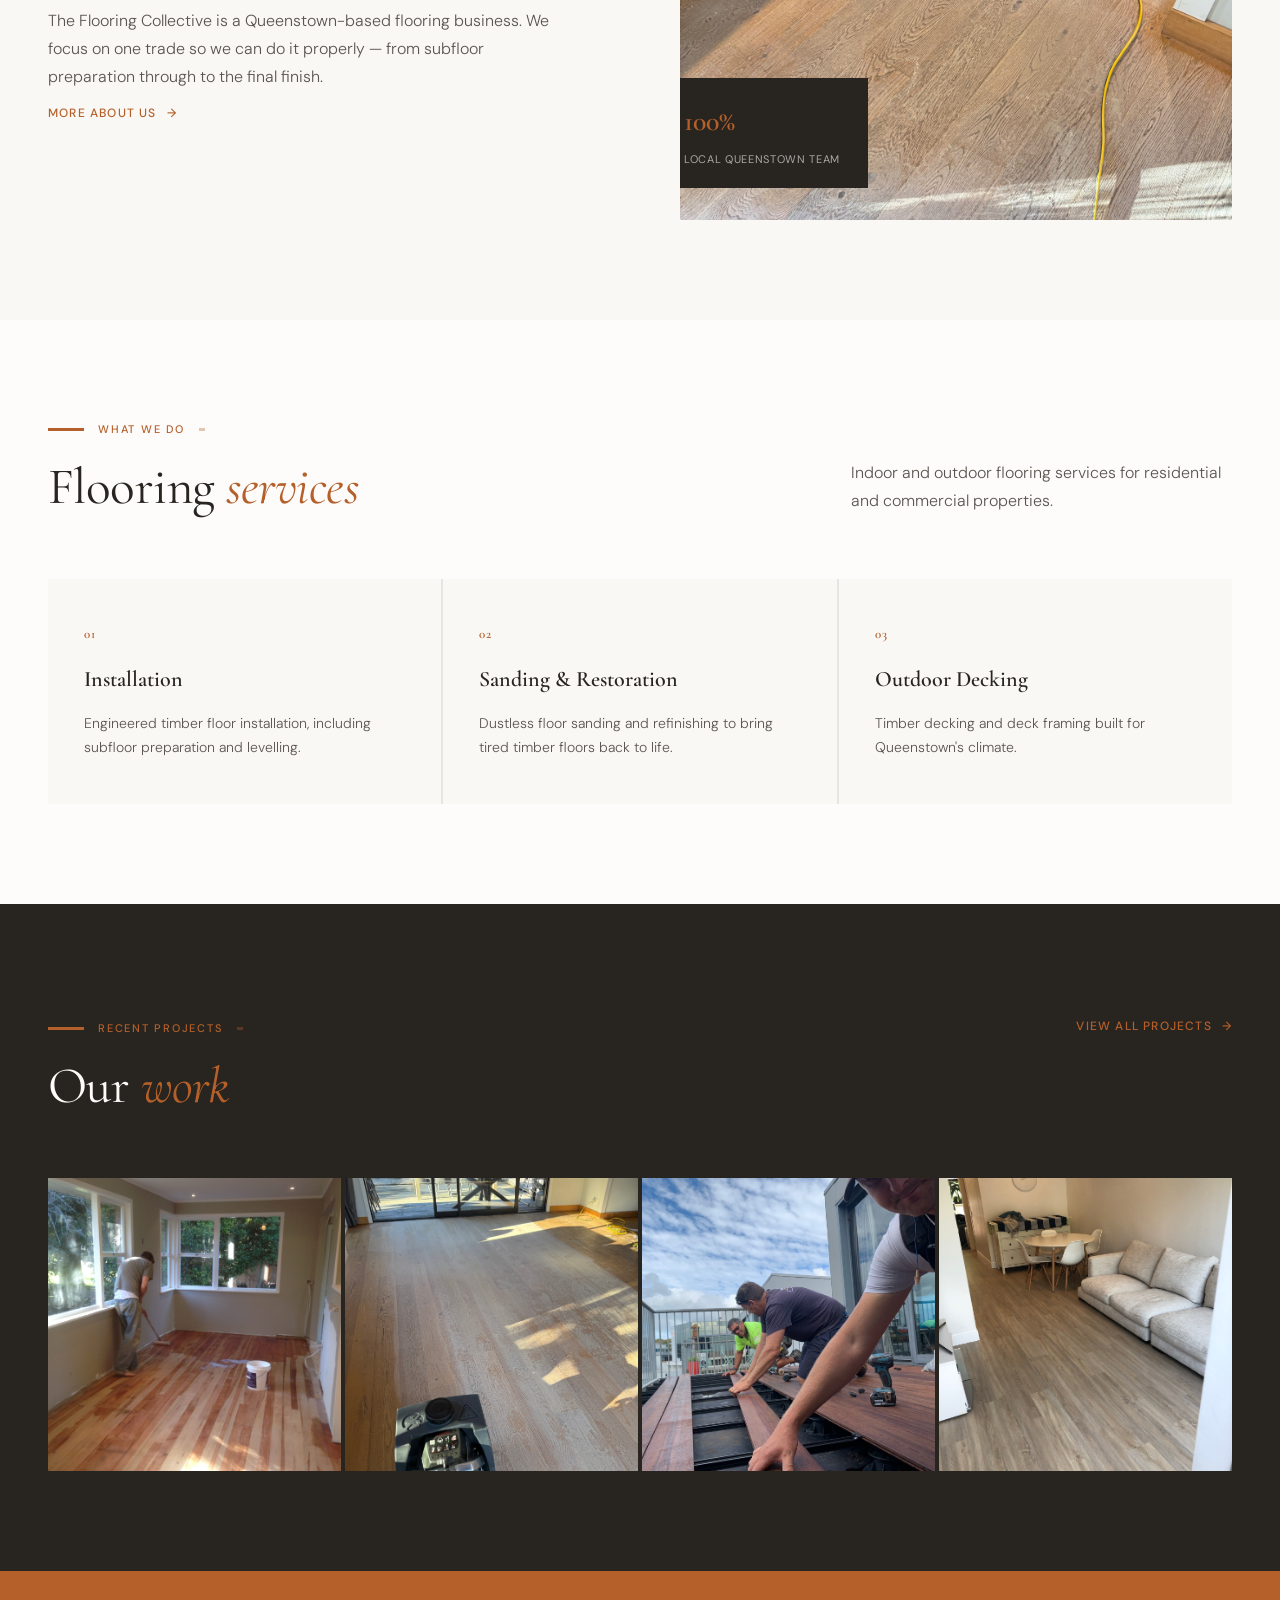
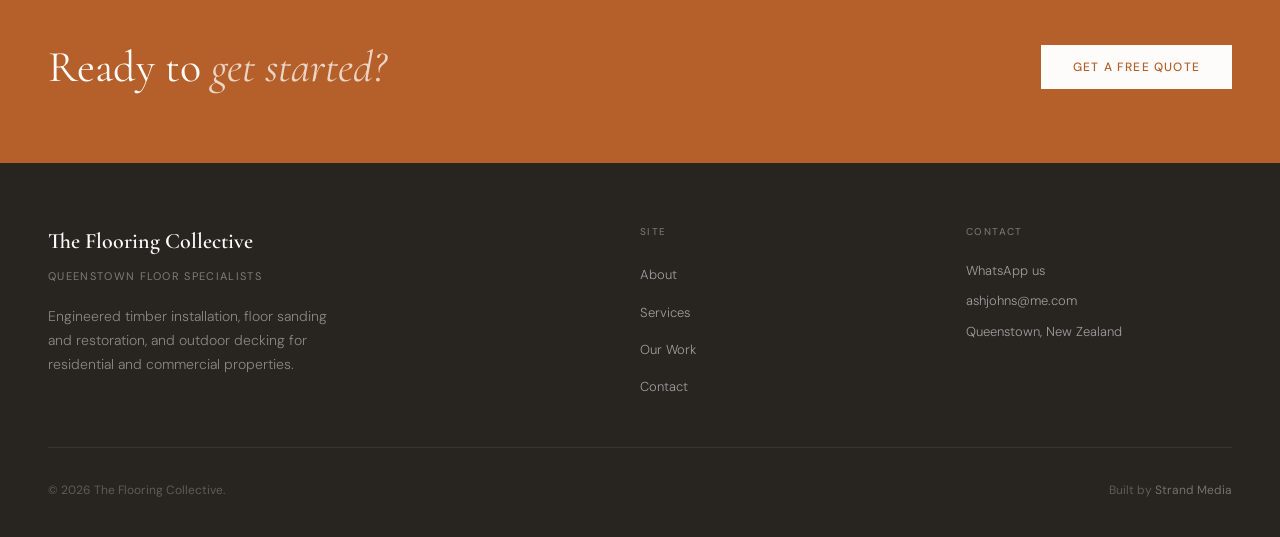
==== commit a376a87c: "Add files via upload" ====
--- a/index.html
+++ b/index.html
@@ -3,166 +3,113 @@
 <head>
 <meta charset="UTF-8">
 <meta name="viewport" content="width=device-width, initial-scale=1.0">
-<title>The Flooring Collective — Floor Installation & Restoration, Queenstown</title>
-<meta name="description" content="Queenstown floor installation and restoration. Engineered timber, floor sanding, staircase, timber decking and aluminium deck framing for residential and commercial properties.">
-<link rel="canonical" href="https://flooringcollective.co.nz/">
-<link rel="preload" as="image" href="images/hero.jpg">
-<meta property="og:title" content="The Flooring Collective — Floor Installation & Restoration, Queenstown">
-<meta property="og:description" content="Flooring installation, sanding, and restoration for residential and commercial properties across Queenstown.">
+<title>The Flooring Collective | Queenstown Floor Specialists</title>
+<meta name="description" content="Engineered timber installation, floor sanding and restoration, and outdoor decking for residential and commercial properties in Queenstown.">
+<meta property="og:title" content="The Flooring Collective | Queenstown Floor Specialists">
+<meta property="og:description" content="Engineered timber installation, floor sanding and restoration, and outdoor decking for residential and commercial properties in Queenstown.">
 <meta property="og:image" content="https://flooringcollective.co.nz/images/og-image.jpg">
 <meta property="og:type" content="website">
-<meta property="og:url" content="https://flooringcollective.co.nz/">
-<meta name="twitter:card" content="summary_large_image">
-<meta name="robots" content="index, follow">
-<link rel="icon" type="image/svg+xml" href="data:image/svg+xml,%3Csvg xmlns='http://www.w3.org/2000/svg' viewBox='0 0 100 100'%3E%3Crect width='100' height='100' fill='%23B5602A'/%3E%3Ctext x='50' y='67' font-family='Georgia,serif' font-size='42' font-weight='700' fill='%23FDFCFA' text-anchor='middle' letter-spacing='-1'%3ETFC%3C/text%3E%3C/svg%3E">
+<link rel="canonical" href="https://flooringcollective.co.nz/">
 <link rel="preconnect" href="https://fonts.googleapis.com">
 <link rel="preconnect" href="https://fonts.gstatic.com" crossorigin>
 <link href="https://fonts.googleapis.com/css2?family=Cormorant+Garamond:ital,wght@0,400;0,600;1,400;1,600&family=DM+Sans:wght@300;400;500&display=swap" rel="stylesheet">
 <link rel="stylesheet" href="css/style.css">
 <style>
-.hero-wrap { max-width:var(--max-w); margin:0 auto; display:grid; grid-template-columns:1fr 1fr; min-height:calc(100vh - 100px); }
-.hero-left { display:flex; flex-direction:column; justify-content:center; padding:80px 60px 80px var(--pad); background:var(--linen); }
-.hero-eyebrow { font-size:11px; font-weight:500; letter-spacing:0.16em; text-transform:uppercase; color:var(--terra); margin-bottom:28px; display:flex; align-items:center; gap:14px; }
-.hero-eyebrow::before { content:''; width:28px; height:1px; background:var(--terra); display:block; }
-.hero-title { font-family:var(--font-display); font-size:clamp(48px,5.5vw,76px); font-weight:400; line-height:1.05; color:var(--charcoal); margin-bottom:28px; letter-spacing:-0.01em; }
-.hero-title em { font-style:italic; color:var(--terra); }
-.hero-body { font-size:16px; font-weight:300; color:var(--mid); max-width:400px; margin-bottom:44px; line-height:1.75; }
-.hero-actions { display:flex; gap:14px; flex-wrap:wrap; }
-.hero-meta { display:flex; margin-top:52px; padding-top:40px; border-top:1px solid var(--border); }
-.hero-meta-item { flex:1; padding-right:24px; }
-.hero-meta-item+.hero-meta-item { padding-left:24px; border-left:1px solid var(--border); }
-.hero-meta-label { font-size:10px; font-weight:500; letter-spacing:0.12em; text-transform:uppercase; color:var(--muted); margin-bottom:4px; }
-.hero-meta-val { font-family:var(--font-display); font-size:16px; font-weight:600; color:var(--charcoal); }
-.hero-right { position:relative; overflow:hidden; background:var(--sand); }
-.hero-img { width:100%; height:100%; object-fit:cover; position:absolute; inset:0; }
-.hero-badge { position:absolute; bottom:48px; left:0; background:var(--warm-white); padding:20px 28px; border-left:3px solid var(--terra); }
-.hero-badge-num { font-family:var(--font-display); font-size:36px; font-weight:600; color:var(--charcoal); line-height:1; }
-.hero-badge-label { font-size:11px; color:var(--muted); letter-spacing:0.06em; margin-top:4px; }
-
-.strip { background:var(--charcoal); }
-.strip-inner { max-width:var(--max-w); margin:0 auto; padding:0 var(--pad); display:grid; grid-template-columns:repeat(5,1fr); }
-.strip-item { padding:22px 16px; display:flex; align-items:center; gap:10px; border-right:1px solid rgba(255,255,255,0.08); }
-.strip-item:first-child { padding-left:0; }
-.strip-item:last-child { border-right:none; }
-.strip-dot { width:6px; height:6px; background:var(--terra); border-radius:50%; flex-shrink:0; }
-.strip-label { font-size:11px; color:rgba(255,255,255,0.55); letter-spacing:0.02em; white-space:nowrap; }
-
-.about-intro { background:var(--warm-white); }
-.about-grid { max-width:var(--max-w); margin:0 auto; padding:100px var(--pad); display:grid; grid-template-columns:1fr 1fr; gap:80px; align-items:center; }
-.about-visual { position:relative; height:520px; }
-.about-img-main { position:absolute; top:0; left:0; width:78%; height:85%; object-fit:cover; }
-.about-img-accent { position:absolute; bottom:0; right:0; width:45%; height:45%; object-fit:cover; border:6px solid var(--warm-white); }
-.about-pull { position:absolute; bottom:60px; left:-20px; background:var(--charcoal); padding:20px 28px; max-width:200px; }
-.about-pull-text { font-family:var(--font-display); font-size:15px; font-style:italic; line-height:1.5; color:rgba(255,255,255,0.85); }
-.about-provide { font-size:11px; font-weight:500; letter-spacing:0.14em; text-transform:uppercase; color:var(--muted); margin-bottom:12px; }
-.about-para { font-size:15px; font-weight:300; color:var(--mid); line-height:1.8; margin-bottom:20px; }
-
-.services-sect { background:var(--linen); }
-.services-inner { max-width:var(--max-w); margin:0 auto; padding:100px var(--pad); }
-.services-hdr { display:grid; grid-template-columns:1fr 1fr; gap:60px; align-items:end; margin-bottom:60px; }
-.services-provide { font-size:11px; font-weight:500; letter-spacing:0.14em; text-transform:uppercase; color:var(--muted); margin-bottom:12px; }
-.cards { display:grid; grid-template-columns:repeat(3,1fr); gap:2px; background:var(--border); }
-.card { background:var(--linen); padding:44px 36px; transition:background 0.25s; position:relative; }
-.card:hover { background:var(--sand); }
-.card::after { content:''; position:absolute; top:0; left:0; right:0; height:2px; background:transparent; transition:background 0.25s; }
-.card:hover::after { background:var(--terra); }
-.card-icon { width:40px; height:40px; margin-bottom:24px; }
-.card-icon svg { width:32px; height:32px; stroke:var(--terra); fill:none; stroke-width:1.5; stroke-linecap:round; stroke-linejoin:round; }
-.card-name { font-family:var(--font-display); font-size:22px; font-weight:600; color:var(--charcoal); margin-bottom:12px; }
-.card-desc { font-size:14px; font-weight:300; color:var(--mid); line-height:1.7; }
-.card-cta { background:var(--charcoal); display:flex; flex-direction:column; justify-content:center; }
-.card-cta:hover { background:var(--charcoal-dark); }
-.card-cta::after { display:none; }
-.card-cta-text { font-family:var(--font-display); font-size:22px; font-weight:400; color:var(--warm-white); line-height:1.3; margin-bottom:24px; font-style:italic; }
-
-.gal-prev { background:var(--charcoal); padding:100px var(--pad); }
-.gal-hdr { max-width:var(--max-w); margin:0 auto 40px; display:flex; align-items:flex-end; justify-content:space-between; }
-.gal-hdr .eyebrow { color:rgba(255,255,255,0.35); }
-.gal-hdr .eyebrow::before { background:rgba(255,255,255,0.35); }
-.gal-title { font-family:var(--font-display); font-size:clamp(36px,4vw,54px); font-weight:400; color:var(--warm-white); letter-spacing:-0.01em; }
-.gal-title em { font-style:italic; color:var(--terra); }
-.gal-sub { font-size:16px; font-weight:300; color:rgba(255,255,255,0.45); margin-top:12px; }
-.gal-link { display:inline-flex; align-items:center; gap:8px; font-size:12px; font-weight:500; letter-spacing:0.1em; text-transform:uppercase; color:rgba(255,255,255,0.6); transition:color 0.2s; }
-.gal-link:hover { color:var(--warm-white); }
-.gal-link::after { content:'→'; }
-.gal-grid { max-width:var(--max-w); margin:0 auto; display:grid; grid-template-columns:2fr 1fr 1fr; grid-template-rows:280px 280px; gap:4px; }
-.gal-item { overflow:hidden; position:relative; }
-.gal-item:first-child { grid-row:1/3; }
-.gal-img { width:100%; height:100%; object-fit:cover; transition:transform 0.5s; }
-.gal-item:hover .gal-img { transform:scale(1.04); }
-.gal-overlay { position:absolute; inset:0; background:rgba(40,37,32,0); display:flex; align-items:flex-end; padding:20px; transition:background 0.3s; }
-.gal-item:hover .gal-overlay { background:rgba(40,37,32,0.4); }
-.gal-label { font-size:11px; letter-spacing:0.1em; text-transform:uppercase; color:transparent; transition:color 0.3s; }
-.gal-item:hover .gal-label { color:rgba(255,255,255,0.85); }
-
-@media(prefers-reduced-motion:reduce){.gal-img,.card,.card::after{transition:none;}}
-@media(max-width:1024px){
-  .hero-wrap{grid-template-columns:1fr;}
-  .hero-right{min-height:400px;}
-  .hero-left{padding:60px var(--pad);}
-  .about-grid{grid-template-columns:1fr;gap:48px;}
-  .about-visual{height:360px;}
-  .services-hdr{grid-template-columns:1fr;gap:20px;}
-  .gal-grid{grid-template-columns:1fr 1fr;grid-template-rows:auto;}
-  .gal-item:first-child{grid-row:auto;}
+.hero-wrap { max-width: var(--max-w); margin: 0 auto; display: grid; grid-template-columns: 1fr 1fr; min-height: calc(100vh - 100px); }
+.hero-left { display: flex; flex-direction: column; justify-content: center; padding: var(--space-lg) var(--pad); background: var(--linen); }
+.hero-eyebrow { font-size: 11px; font-weight: 500; letter-spacing: 0.16em; text-transform: uppercase; color: var(--terra); margin-bottom: 28px; display: flex; align-items: center; gap: 14px; }
+.hero-eyebrow::before { content: ''; width: 36px; height: 3px; background: var(--terra); display: block; }
+.hero-title { font-family: var(--font-display); font-size: clamp(40px,6vw,72px); font-weight: 400; line-height: 1.05; color: var(--charcoal); letter-spacing: -0.01em; }
+.hero-title em { font-style: italic; color: var(--terra); }
+.hero-body { font-size: 16px; font-weight: 300; color: var(--mid); line-height: 1.75; max-width: 420px; margin-top: 24px; }
+.hero-actions { display: flex; align-items: center; gap: 24px; margin-top: 36px; }
+.hero-right { position: relative; background: var(--sand); overflow: hidden; }
+.hero-right img { width: 100%; height: 100%; object-fit: cover; }
+.hero-stats { position: absolute; bottom: 0; left: 0; right: 0; display: grid; grid-template-columns: 1fr 1fr 1fr; background: rgba(40,37,32,0.88); backdrop-filter: blur(4px); }
+.hero-stat { padding: 22px 16px; border-right: 1px solid rgba(255,255,255,0.08); }
+.hero-stat:last-child { border-right: none; }
+.hero-stat-label { font-size: 10px; letter-spacing: 0.1em; text-transform: uppercase; color: rgba(255,255,255,0.5); margin-bottom: 6px; }
+.hero-stat-val { font-family: var(--font-display); font-size: 17px; font-weight: 600; color: var(--warm-white); }
+
+.about-grid { max-width: var(--max-w); margin: 0 auto; display: grid; grid-template-columns: 1fr 1fr; gap: 80px; align-items: center; }
+.about-visual { position: relative; height: 480px; border-radius: 2px; overflow: hidden; }
+.about-visual img { width: 100%; height: 100%; object-fit: cover; }
+.about-pull { position: absolute; bottom: 32px; left: -24px; background: var(--charcoal); padding: 20px 28px; max-width: 220px; }
+.about-pull-num { font-family: var(--font-display); font-size: 28px; font-weight: 600; color: var(--terra); }
+.about-pull-label { font-size: 11px; color: rgba(255,255,255,0.6); letter-spacing: 0.06em; text-transform: uppercase; margin-top: 4px; }
+
+.services-hdr { max-width: var(--max-w); margin: 0 auto var(--space-sm); display: grid; grid-template-columns: 2fr 1fr; gap: 40px; align-items: end; }
+.services-inner { max-width: var(--max-w); margin: 0 auto; }
+.cards { display: grid; grid-template-columns: repeat(3,1fr); gap: 2px; background: var(--border); margin-top: 12px; }
+.card { background: var(--linen); padding: 44px 36px; transition: background 0.25s; }
+.card:hover { background: var(--warm-white); }
+.card-num { font-family: var(--font-display); font-size: 13px; font-weight: 600; color: var(--terra); letter-spacing: 0.08em; margin-bottom: 16px; }
+.card-title { font-family: var(--font-display); font-size: 22px; font-weight: 600; color: var(--charcoal); margin-bottom: 12px; }
+.card-desc { font-size: 14px; font-weight: 300; color: var(--mid); line-height: 1.75; }
+
+.gal-prev { background: var(--charcoal); }
+.gal-prev-hdr { max-width: var(--max-w); margin: 0 auto var(--space-sm); display: flex; align-items: baseline; justify-content: space-between; gap: 24px; flex-wrap: wrap; }
+.gal-prev-hdr .section-title { color: var(--warm-white); }
+.gal-grid { max-width: var(--max-w); margin: 0 auto; display: grid; grid-template-columns: repeat(4,1fr); gap: 4px; }
+.gal-item { position: relative; aspect-ratio: 1; overflow: hidden; }
+.gal-item img { width: 100%; height: 100%; object-fit: cover; transition: transform 0.4s; }
+.gal-item:hover img { transform: scale(1.05); }
+.gal-overlay { position: absolute; inset: 0; background: rgba(40,37,32,0); display: flex; align-items: flex-end; padding: 20px; transition: background 0.3s; }
+.gal-item:hover .gal-overlay { background: rgba(40,37,32,0.55); }
+.gal-label { font-size: 11px; letter-spacing: 0.1em; text-transform: uppercase; color: transparent; transition: color 0.3s; }
+.gal-item:hover .gal-label { color: rgba(255,255,255,0.9); }
+
+@media (max-width: 1024px) {
+  .hero-wrap { grid-template-columns: 1fr; }
+  .hero-right { min-height: 380px; }
+  .about-grid { grid-template-columns: 1fr; gap: 48px; }
+  .about-visual { height: 360px; }
+  .services-hdr { grid-template-columns: 1fr; gap: 20px; }
+  .cards { grid-template-columns: 1fr; }
+  .gal-grid { grid-template-columns: repeat(2,1fr); }
 }
-@media(max-width:768px){
-  .hero-left{padding:48px var(--pad) 60px;}
-  .hero-meta{flex-direction:column;gap:16px;}
-  .hero-meta-item+.hero-meta-item{border-left:none;border-top:1px solid var(--border);padding-left:0;padding-top:16px;}
-  .strip-inner{grid-template-columns:1fr 1fr;}
-  .strip-item{border-right:none;border-bottom:1px solid rgba(255,255,255,0.08);}
-  .strip-item:last-child{border-bottom:none;}
-  .about-grid{padding:72px var(--pad);}
-  .services-inner{padding:72px var(--pad);}
-  .cards{grid-template-columns:1fr;}
-  .gal-prev{padding:72px var(--pad);}
-  .gal-grid{grid-template-columns:1fr 1fr;}
+@media (max-width: 768px) {
+  .hero-actions { flex-direction: column; align-items: flex-start; gap: 16px; }
+  .about-pull { left: 0; bottom: -20px; }
 }
 </style>
-<script type="application/ld+json">
-{"@context":"https://schema.org","@type":"LocalBusiness","name":"The Flooring Collective","description":"Floor installation and restoration in Queenstown.","url":"https://flooringcollective.co.nz","telephone":"+6421754626","address":{"@type":"PostalAddress","addressLocality":"Queenstown","addressRegion":"Otago","addressCountry":"NZ"},"areaServed":{"@type":"City","name":"Queenstown"}}
-</script>
 </head>
 <body>
+<a href="#main-content" class="skip-link">Skip to main content</a>
+
 <!-- NAV: identical across all pages — edit all files when changing -->
-<header style="position:sticky;top:0;z-index:1000;font-family:'DM Sans',system-ui,sans-serif;">
-  <div style="background:#25D366;border-bottom:1px solid rgba(0,0,0,0.1);">
-    <div style="max-width:1280px;margin:0 auto;padding:0 48px;height:38px;display:flex;align-items:center;justify-content:flex-end;gap:16px;">
-      <a href="https://wa.me/64217546260?text=Flooring%20Enquiry" target="_blank" rel="noopener" style="font-size:12px;font-weight:600;color:#fff;letter-spacing:0.08em;text-transform:uppercase;text-decoration:none;display:flex;align-items:center;gap:8px;"><svg width="16" height="16" viewBox="0 0 24 24" fill="white"><path d="M17.472 14.382c-.297-.149-1.758-.867-2.03-.967-.273-.099-.471-.148-.67.15-.197.297-.767.966-.94 1.164-.173.199-.347.223-.644.075-.297-.15-1.255-.463-2.39-1.475-.883-.788-1.48-1.761-1.653-2.059-.173-.297-.018-.458.13-.606.134-.133.298-.347.446-.52.149-.174.198-.298.298-.497.099-.198.05-.371-.025-.52-.075-.149-.669-1.612-.916-2.207-.242-.579-.487-.5-.669-.51-.173-.008-.371-.01-.57-.01-.198 0-.52.074-.792.372-.272.297-1.04 1.016-1.04 2.479 0 1.462 1.065 2.875 1.213 3.074.149.198 2.096 3.2 5.077 4.487.709.306 1.262.489 1.694.625.712.227 1.36.195 1.871.118.571-.085 1.758-.719 2.006-1.413.248-.694.248-1.289.173-1.413-.074-.124-.272-.198-.57-.347z"/><path d="M12 0C5.373 0 0 5.373 0 12c0 2.127.558 4.126 1.533 5.862L.057 23.428a.5.5 0 0 0 .609.61l5.648-1.453A11.945 11.945 0 0 0 12 24c6.627 0 12-5.373 12-12S18.627 0 12 0zm0 21.894a9.877 9.877 0 0 1-5.031-1.378l-.36-.214-3.733.96.99-3.645-.235-.374A9.872 9.872 0 0 1 2.106 12C2.106 6.527 6.527 2.106 12 2.106c5.473 0 9.894 4.421 9.894 9.894 0 5.473-4.421 9.894-9.894 9.894z"/></svg>WhatsApp us</a>
-      <span style="color:rgba(255,255,255,0.4);font-size:11px;">|</span>
-      <button onclick="openQuoteModal()" style="font-size:12px;font-weight:600;color:#fff;letter-spacing:0.08em;text-transform:uppercase;background:none;border:none;cursor:pointer;font-family:'DM Sans',system-ui,sans-serif;">Get Quote</button>
-    </div>
-  </div>
-  <div style="background:#FDFCFA;border-bottom:1px solid rgba(40,37,32,0.12);">
-    <div style="max-width:1280px;margin:0 auto;padding:0 48px;height:62px;display:flex;align-items:center;justify-content:space-between;">
-      <a href="index.html" style="display:flex;flex-direction:column;line-height:1.1;text-decoration:none;">
-        <span style="font-family:'Cormorant Garamond',Georgia,serif;font-size:20px;font-weight:600;color:#282520;">The Flooring Collective</span>
-        <span style="font-size:10px;color:#6B6260;letter-spacing:0.14em;text-transform:uppercase;">Queenstown Floor Specialists</span>
+<header class="site-header">
+  <div class="topbar">
+    <div class="topbar-inner">
+      <a href="https://wa.me/64217546260?text=Flooring%20Enquiry" target="_blank" rel="noopener" class="topbar-link"><svg width="16" height="16" viewBox="0 0 24 24" fill="white"><path d="M17.472 14.382c-.297-.149-1.758-.867-2.03-.967-.273-.099-.471-.148-.67.15-.197.297-.767.966-.94 1.164-.173.199-.347.223-.644.075-.297-.15-1.255-.463-2.39-1.475-.883-.788-1.48-1.761-1.653-2.059-.173-.297-.018-.458.13-.606.134-.133.298-.347.446-.52.149-.174.198-.298.298-.497.099-.198.05-.371-.025-.52-.075-.149-.669-1.612-.916-2.207-.242-.579-.487-.5-.669-.51-.173-.008-.371-.01-.57-.01-.198 0-.52.074-.792.372-.272.297-1.04 1.016-1.04 2.479 0 1.462 1.065 2.875 1.213 3.074.149.198 2.096 3.2 5.077 4.487.709.306 1.262.489 1.694.625.712.227 1.36.195 1.871.118.571-.085 1.758-.719 2.006-1.413.248-.694.248-1.289.173-1.413-.074-.124-.272-.198-.57-.347z"/><path d="M12 0C5.373 0 0 5.373 0 12c0 2.127.558 4.126 1.533 5.862L.057 23.428a.5.5 0 0 0 .609.61l5.648-1.453A11.945 11.945 0 0 0 12 24c6.627 0 12-5.373 12-12S18.627 0 12 0zm0 21.894a9.877 9.877 0 0 1-5.031-1.378l-.36-.214-3.733.96.99-3.645-.235-.374A9.872 9.872 0 0 1 2.106 12C2.106 6.527 6.527 2.106 12 2.106c5.473 0 9.894 4.421 9.894 9.894 0 5.473-4.421 9.894-9.894 9.894z"/></svg>WhatsApp us</a>
+      <span class="topbar-sep">|</span>
+      <button onclick="openQuoteModal()" class="topbar-link">Get Quote</button>
+    </div>
+  </div>
+  <div class="navbar">
+    <div class="navbar-inner">
+      <a href="index.html" class="nav-logo">
+        <span class="nav-logo-main">The Flooring Collective</span>
+        <span class="nav-logo-sub">Queenstown Floor Specialists</span>
       </a>
-      <nav id="mainNav" style="display:flex;align-items:center;gap:4px;">
-        <a href="about.html" style="font-size:13px;color:#5A5550;letter-spacing:0.06em;text-transform:uppercase;padding:8px 14px;text-decoration:none;">About</a>
-        <a href="services.html" style="font-size:13px;color:#5A5550;letter-spacing:0.06em;text-transform:uppercase;padding:8px 14px;text-decoration:none;">Services</a>
-        <a href="gallery.html" style="font-size:13px;color:#5A5550;letter-spacing:0.06em;text-transform:uppercase;padding:8px 14px;text-decoration:none;">Our Work</a>
-        <a href="contact.html" style="font-size:13px;color:#5A5550;letter-spacing:0.06em;text-transform:uppercase;padding:8px 14px;text-decoration:none;">Contact</a>
+      <nav class="nav-links">
+        <a href="about.html">About</a>
+        <a href="services.html">Services</a>
+        <a href="gallery.html">Our Work</a>
+        <a href="contact.html">Contact</a>
       </nav>
-      <button onclick="toggleNav()" id="navBurger" aria-label="Open menu" style="display:none;flex-direction:column;gap:5px;background:none;border:none;cursor:pointer;padding:8px;">
-        <span style="width:24px;height:2px;background:#282520;display:block;"></span>
-        <span style="width:24px;height:2px;background:#282520;display:block;"></span>
-        <span style="width:24px;height:2px;background:#282520;display:block;"></span>
+      <button class="nav-burger" onclick="toggleNav()" id="navBurger" aria-label="Open menu">
+        <span></span><span></span><span></span>
       </button>
     </div>
   </div>
-  <div id="mobileNav" style="display:none;background:#FDFCFA;border-top:1px solid rgba(40,37,32,0.1);padding:12px 24px 20px;">
-    <a href="about.html" style="display:block;padding:13px 0;font-size:14px;color:#5A5550;letter-spacing:0.06em;text-transform:uppercase;border-bottom:1px solid rgba(40,37,32,0.08);text-decoration:none;">About</a>
-    <a href="services.html" style="display:block;padding:13px 0;font-size:14px;color:#5A5550;letter-spacing:0.06em;text-transform:uppercase;border-bottom:1px solid rgba(40,37,32,0.08);text-decoration:none;">Services</a>
-    <a href="gallery.html" style="display:block;padding:13px 0;font-size:14px;color:#5A5550;letter-spacing:0.06em;text-transform:uppercase;border-bottom:1px solid rgba(40,37,32,0.08);text-decoration:none;">Our Work</a>
-    <a href="https://wa.me/64217546260?text=Flooring%20Enquiry" target="_blank" rel="noopener" style="display:block;padding:13px 0;font-size:14px;color:#25D366;letter-spacing:0.06em;text-transform:uppercase;text-decoration:none;border-bottom:1px solid rgba(40,37,32,0.08);">WhatsApp us</a>
-    <a href="contact.html" style="display:block;padding:13px 0;font-size:14px;color:#B5602A;letter-spacing:0.06em;text-transform:uppercase;text-decoration:none;">Contact Us</a>
-  </div>
-  <style>@media(max-width:860px){#mainNav{display:none!important;}#navBurger{display:flex!important;}}</style>
+  <div class="mobile-nav" id="mobileNav">
+    <a href="about.html">About</a>
+    <a href="services.html">Services</a>
+    <a href="gallery.html">Our Work</a>
+    <a href="contact.html">Contact</a>
+  </div>
 </header>
-<script>function toggleNav(){var m=document.getElementById("mobileNav");m.style.display=m.style.display==="block"?"none":"block";}</script>
 
 <main id="main-content">
 
@@ -174,105 +121,80 @@
       <p class="hero-body">Flooring installation, sanding, and restoration for residential and commercial properties across Queenstown.</p>
       <div class="hero-actions">
         <button onclick="openQuoteModal()" class="btn btn-dark">Get Quote</button>
-        <a href="services.html" class="btn btn-outline">Our Services</a>
-      </div>
-      <div class="hero-meta">
-        <div class="hero-meta-item"><p class="hero-meta-label">Type</p><p class="hero-meta-val">Installation</p></div>
-        <div class="hero-meta-item"><p class="hero-meta-label">Finish</p><p class="hero-meta-val">Sanding & Restoration</p></div>
-        <div class="hero-meta-item"><p class="hero-meta-label">Location</p><p class="hero-meta-val">Queenstown, NZ</p></div>
+        <a href="services.html" class="about-link">Our Services</a>
       </div>
     </div>
     <div class="hero-right">
-      <img src="images/hero.jpg" alt="Engineered timber floor installation Queenstown" class="hero-img" loading="eager" fetchpriority="high" width="1800" height="1200">
-      <div class="hero-badge"><div class="hero-badge-num">100%</div><div class="hero-badge-label">Local Queenstown team</div></div>
-    </div>
-  </div>
-</section>
-
-<div class="strip">
-  <div class="strip-inner">
-    <div class="strip-item"><div class="strip-dot"></div><span class="strip-label">Installation</span></div>
-    <div class="strip-item"><div class="strip-dot"></div><span class="strip-label">Sanding & Finishing</span></div>
-    <div class="strip-item"><div class="strip-dot"></div><span class="strip-label">Staircase</span></div>
-    <div class="strip-item"><div class="strip-dot"></div><span class="strip-label">Timber Decking</span></div>
-    <div class="strip-item"><div class="strip-dot"></div><span class="strip-label">Aluminium Deck Framing</span></div>
-  </div>
-</div>
-
-<section class="about-intro" aria-labelledby="about-heading">
+      <img src="images/hero.jpg" alt="Engineered timber floor installation Queenstown" loading="eager">
+      <div class="hero-stats">
+        <div class="hero-stat"><div class="hero-stat-label">Type</div><div class="hero-stat-val">Installation</div></div>
+        <div class="hero-stat"><div class="hero-stat-label">Finish</div><div class="hero-stat-val">Sanding &amp; Restoration</div></div>
+        <div class="hero-stat"><div class="hero-stat-label">Location</div><div class="hero-stat-val">Queenstown, NZ</div></div>
+      </div>
+    </div>
+  </div>
+</section>
+
+<section class="section" aria-labelledby="about-heading">
   <div class="about-grid">
+    <div class="fade-up">
+      <p class="eyebrow">Local and straightforward</p>
+      <h2 class="section-title" id="about-heading">A team that <em>focuses</em> on flooring</h2>
+      <p class="section-body" style="margin-top:20px;">The Flooring Collective is a Queenstown-based flooring business. We focus on one trade so we can do it properly — from subfloor preparation through to the final finish.</p>
+      <a href="about.html" class="about-link">More about us</a>
+    </div>
     <div class="about-visual fade-up">
-      <img src="images/about-main.jpg" alt="Flooring installation in progress" class="about-img-main" loading="lazy">
-      <img src="images/about-detail.jpg" alt="Floor detail" class="about-img-accent" loading="lazy">
-      <div class="about-pull"><p class="about-pull-text">"Local and straightforward."</p></div>
-    </div>
-    <div class="fade-up">
-      <p class="about-provide">We provide</p>
-      <h2 class="section-title" id="about-heading">Floor Installation <em>and Restoration</em></h2>
-      <p class="about-para">The Flooring Collective provides quality flooring solutions throughout Queenstown, offering engineered timber, hardwood, hybrid, laminate and luxury vinyl plank flooring, floor sanding and restoration, plus timber and composite decking with aluminium deck framing for residential and commercial projects.</p>
-      <a href="about.html" class="about-link">About us</a>
-    </div>
-  </div>
-</section>
-
-<section class="services-sect" aria-labelledby="services-heading">
+      <img src="images/about-main.jpg" alt="Floor sanding in progress, Queenstown" loading="lazy">
+      <div class="about-pull">
+        <div class="about-pull-num">100%</div>
+        <div class="about-pull-label">Local Queenstown team</div>
+      </div>
+    </div>
+  </div>
+</section>
+
+<section class="section" style="background:var(--warm-white);" aria-labelledby="services-heading">
   <div class="services-inner">
     <div class="services-hdr">
-      <div>
-        <p class="services-provide">We offer</p>
-        <h2 class="section-title" id="services-heading">Flooring <em>Services</em></h2>
-      </div>
-      <p class="section-body">Indoor and outdoor flooring services across Queenstown for residential and commercial properties.</p>
+      <div class="fade-up">
+        <p class="eyebrow">What we do</p>
+        <h2 class="section-title" id="services-heading">Flooring <em>services</em></h2>
+      </div>
+      <p class="section-body fade-up">Indoor and outdoor flooring services for residential and commercial properties.</p>
     </div>
     <div class="cards">
       <article class="card fade-up">
-        <div class="card-icon"><svg viewBox="0 0 32 32" aria-hidden="true"><rect x="4" y="6" width="5" height="20" rx="0.5"/><rect x="11" y="6" width="5" height="20" rx="0.5"/><rect x="18" y="6" width="5" height="20" rx="0.5"/><rect x="25" y="6" width="3" height="20" rx="0.5"/></svg></div>
-        <h3 class="card-name">Installation</h3>
-        <p class="card-desc">Installation of engineered timber floors. Subfloor preparation included — we ensure the base is right before a single board goes down.</p>
+        <p class="card-num">01</p>
+        <h3 class="card-title">Installation</h3>
+        <p class="card-desc">Engineered timber floor installation, including subfloor preparation and levelling.</p>
       </article>
       <article class="card fade-up">
-        <div class="card-icon"><svg viewBox="0 0 32 32" aria-hidden="true"><rect x="4" y="20" width="24" height="6" rx="0.5"/><path d="M8 20 L8 8 Q8 6 10 6 L22 6 Q24 6 24 8 L24 20"/><line x1="12" y1="14" x2="20" y2="14"/></svg></div>
-        <h3 class="card-name">Sanding & Finishing</h3>
-        <p class="card-desc">Sanding and finishing. Oil, polyurethane, or hardwax — we help you choose the right finish for your floor and lifestyle.</p>
+        <p class="card-num">02</p>
+        <h3 class="card-title">Sanding &amp; Restoration</h3>
+        <p class="card-desc">Dustless floor sanding and refinishing to bring tired timber floors back to life.</p>
       </article>
       <article class="card fade-up">
-        <div class="card-icon"><svg viewBox="0 0 32 32" aria-hidden="true"><polyline points="4,26 4,20 10,20 10,14 16,14 16,8 22,8 22,4 28,4"/><line x1="4" y1="26" x2="28" y2="26"/></svg></div>
-        <h3 class="card-name">Staircase</h3>
-        <p class="card-desc">Stair treads, risers, and nosings in matching or complementary timber to complete the look from floor to floor.</p>
+        <p class="card-num">03</p>
+        <h3 class="card-title">Outdoor Decking</h3>
+        <p class="card-desc">Timber decking and deck framing built for Queenstown's climate.</p>
       </article>
-      <article class="card fade-up">
-        <div class="card-icon"><svg viewBox="0 0 32 32" aria-hidden="true"><rect x="2" y="18" width="28" height="4" rx="0.5"/><rect x="2" y="24" width="28" height="4" rx="0.5"/><rect x="2" y="12" width="28" height="4" rx="0.5"/><line x1="8" y1="12" x2="8" y2="28"/><line x1="16" y1="12" x2="16" y2="28"/><line x1="24" y1="12" x2="24" y2="28"/></svg></div>
-        <h3 class="card-name">Timber Decking</h3>
-        <p class="card-desc">Installation of nail-free timber decking system — hidden fasteners create a seamless, screw-free surface that is barefoot friendly.</p>
-      </article>
-      <article class="card fade-up">
-        <div class="card-icon"><svg viewBox="0 0 32 32" aria-hidden="true"><rect x="4" y="14" width="24" height="4" rx="0.5"/><rect x="4" y="20" width="24" height="4" rx="0.5"/><line x1="8" y1="8" x2="8" y2="14"/><line x1="16" y1="6" x2="16" y2="14"/><line x1="24" y1="8" x2="24" y2="14"/><circle cx="8" cy="26" r="2"/><circle cx="16" cy="26" r="2"/><circle cx="24" cy="26" r="2"/></svg></div>
-        <h3 class="card-name">Aluminium Deck Framing</h3>
-        <p class="card-desc">Installation of aluminium subframing system — lightweight, durable, and PS1 certified. Compatible with both timber decking and tiles.</p>
-      </article>
-      <div class="card card-cta fade-up">
-        <p class="card-cta-text">"Not sure what you need?"</p>
-        <button onclick="openQuoteModal()" class="btn btn-light">Get Quote →</button>
-      </div>
-    </div>
-  </div>
-</section>
-
-<section class="gal-prev" aria-labelledby="gal-heading">
-  <div class="gal-hdr">
-    <div>
-      <p class="eyebrow">Our work</p>
-      <h2 class="gal-title" id="gal-heading">Our <em>Work</em></h2>
-      <p class="gal-sub">A selection of recent jobs in Queenstown.</p>
-    </div>
-    <a href="gallery.html" class="gal-link">View all</a>
+    </div>
+  </div>
+</section>
+
+<section class="section gal-prev" aria-labelledby="work-heading">
+  <div class="gal-prev-hdr">
+    <div class="fade-up">
+      <p class="eyebrow" style="color:var(--terra);">Recent projects</p>
+      <h2 class="section-title" id="work-heading">Our <em>work</em></h2>
+    </div>
+    <a href="gallery.html" class="about-link" style="color:var(--terra);">View all projects</a>
   </div>
   <div class="gal-grid">
-    <div class="gal-item"><img src="images/gallery-timber-1.jpg" alt="Engineered timber floor installation Queenstown" class="gal-img" loading="lazy"><div class="gal-overlay"><span class="gal-label">Installation</span></div></div>
-    <div class="gal-item"><img src="images/gallery-deck-3.jpg" alt="Timber decking 29 Myles Way Queenstown" class="gal-img" loading="lazy"><div class="gal-overlay"><span class="gal-label">Timber Decking</span></div></div>
-    <div class="gal-item"><img src="images/gallery-sand-1.jpg" alt="Floor sanding and finishing Queenstown" class="gal-img" loading="lazy"><div class="gal-overlay"><span class="gal-label">Sanding & Finishing</span></div></div>
-    <div class="gal-item"><img src="images/gallery-stair-1.jpg" alt="Staircase flooring Queenstown" class="gal-img" loading="lazy"><div class="gal-overlay"><span class="gal-label">Staircase</span></div></div>
-    <div class="gal-item"><img src="images/gallery-deck-5.jpg" alt="Finished timber deck Beaumont Quarter" class="gal-img" loading="lazy"><div class="gal-overlay"><span class="gal-label">Timber Decking</span></div></div>
+    <a href="gallery.html" class="gal-item fade-up"><img src="images/gallery-timber-1.jpg" alt="Engineered timber installation Queenstown" loading="lazy"><div class="gal-overlay"><span class="gal-label">Installation</span></div></a>
+    <a href="gallery.html" class="gal-item fade-up"><img src="images/gallery-sand-1.jpg" alt="Floor sanding and restoration Queenstown" loading="lazy"><div class="gal-overlay"><span class="gal-label">Restoration</span></div></a>
+    <a href="gallery.html" class="gal-item fade-up"><img src="images/gallery-deck-1.jpg" alt="Timber decking Queenstown" loading="lazy"><div class="gal-overlay"><span class="gal-label">Decking</span></div></a>
+    <a href="gallery.html" class="gal-item fade-up"><img src="images/gallery-lam-1.jpg" alt="Flooring project Queenstown" loading="lazy"><div class="gal-overlay"><span class="gal-label">Installation</span></div></a>
   </div>
 </section>
 
@@ -281,7 +203,7 @@
 <div class="cta-band">
   <div class="cta-band-inner">
     <h2 class="cta-band-title">Ready to <em>get started?</em></h2>
-    <button onclick="openQuoteModal()" class="btn btn-light">Get Quote</button>
+    <button onclick="openQuoteModal()" class="btn btn-light">Get a free quote</button>
   </div>
 </div>
 
@@ -289,71 +211,64 @@
   <div class="footer-inner">
     <div class="footer-top">
       <div>
-        <p class="footer-logo-main">The Flooring Collective</p>
-        <p class="footer-logo-sub">Queenstown Floor Specialists</p>
-        <p class="footer-tagline">Floor installation and restoration for residential and commercial properties across Queenstown.</p>
-      </div>
-      <nav aria-label="Footer navigation">
-        <p class="footer-col-title">Navigation</p>
-        <ul class="footer-links" role="list">
-          <li><a href="index.html">Home</a></li>
+        <div class="footer-logo-main">The Flooring Collective</div>
+        <div class="footer-logo-sub">Queenstown Floor Specialists</div>
+        <p class="footer-tagline">Engineered timber installation, floor sanding and restoration, and outdoor decking for residential and commercial properties.</p>
+      </div>
+      <div>
+        <div class="footer-col-title">Site</div>
+        <ul class="footer-links">
           <li><a href="about.html">About</a></li>
           <li><a href="services.html">Services</a></li>
           <li><a href="gallery.html">Our Work</a></li>
           <li><a href="contact.html">Contact</a></li>
         </ul>
-      </nav>
+      </div>
       <div>
-        <p class="footer-col-title">Contact</p>
-        <p class="footer-contact-item"><a href="https://wa.me/64217546260?text=Flooring%20Enquiry" target="_blank" rel="noopener">WhatsApp us</a></p>
-        <p class="footer-contact-item"><a href="mailto:ashjohns@me.com?subject=Flooring%20Enquiry">Email us</a></p>
+        <div class="footer-col-title">Contact</div>
+        <p class="footer-contact-item"><a href="https://wa.me/64217546260">WhatsApp us</a></p>
+        <p class="footer-contact-item"><a href="mailto:ashjohns@me.com">ashjohns@me.com</a></p>
         <p class="footer-contact-item">Queenstown, New Zealand</p>
       </div>
     </div>
     <div class="footer-bottom">
-      <span class="footer-copy">© 2026 The Flooring Collective. All rights reserved.</span>
-      <span class="footer-credit">Site by <a href="https://strandmedia.co.nz">Strand Media</a></span>
+      <p class="footer-copy">© 2026 The Flooring Collective.</p>
+      <p class="footer-credit">Built by <a href="https://strandmedia.co.nz">Strand Media</a></p>
     </div>
   </div>
 </footer>
-<!-- QUOTE MODAL -->
+
 <div class="modal-overlay" id="quoteModal" role="dialog" aria-modal="true" aria-labelledby="modalTitle">
   <div class="modal-box">
-    <button onclick="closeQuoteModal()" aria-label="Close" class="modal-close">&times;</button>
-    <h2 class="modal-title" id="modalTitle">Get a quote</h2>
-    <p class="modal-sub">Tell us about your project and we'll be in touch within one business day.</p>
-    <form id="quoteForm" action="https://formspree.io/f/xdavladk" method="POST">
+    <button class="modal-close" onclick="closeQuoteModal()" aria-label="Close">×</button>
+    <h3 class="modal-title" id="modalTitle">Get a free quote</h3>
+    <p class="modal-sub">Tell us a bit about your project and we'll get back to you.</p>
+    <form id="quoteForm" action="https://formspree.io/f/xdavladk" method="POST" onsubmit="handleQuoteSubmit(event)">
       <div class="modal-form-row">
-        <div class="modal-form-group"><label class="modal-form-label" for="q_first">First name *</label><input class="modal-form-input" id="q_first" type="text" name="first_name" required placeholder="Jane"></div>
-        <div class="modal-form-group"><label class="modal-form-label" for="q_last">Last name *</label><input class="modal-form-input" id="q_last" type="text" name="last_name" required placeholder="Smith"></div>
-      </div>
-      <div class="modal-form-row">
-        <div class="modal-form-group"><label class="modal-form-label" for="q_phone">Phone *</label><input class="modal-form-input" id="q_phone" type="tel" name="phone" required placeholder="021 XXX XXXX"></div>
-        <div class="modal-form-group"><label class="modal-form-label" for="q_email">Email *</label><input class="modal-form-input" id="q_email" type="email" name="email" required placeholder="jane@email.com"></div>
+        <div class="modal-form-group">
+          <label class="modal-form-label">Name</label>
+          <input class="modal-form-input" type="text" name="name" required>
+        </div>
+        <div class="modal-form-group">
+          <label class="modal-form-label">Phone</label>
+          <input class="modal-form-input" type="tel" name="phone" required>
+        </div>
       </div>
       <div class="modal-form-group">
-        <label class="modal-form-label" for="q_service">Service</label>
-        <select class="modal-form-input" id="q_service" name="service">
-          <option value="">Select a service</option>
-          <option>Installation</option>
-          <option>Sanding & Finishing</option>
-          <option>Staircase</option>
-          <option>Timber Decking</option>
-          <option>Aluminium Deck Framing</option>
-          <option>Not sure yet</option>
-        </select>
+        <label class="modal-form-label">Email</label>
+        <input class="modal-form-input" type="email" name="email" required>
       </div>
       <div class="modal-form-group">
-        <label class="modal-form-label" for="q_message">Tell us about your project</label>
-        <textarea class="modal-form-input modal-form-textarea" id="q_message" name="message" placeholder="Location, floor area, timeframe…"></textarea>
-      </div>
-      <input type="hidden" name="_subject" value="Quote Request — The Flooring Collective">
-      <button type="submit" class="btn btn-dark modal-submit">Send quote request →</button>
-      <p class="modal-fine">Free quote. No obligation. We'll be in touch within one business day.</p>
+        <label class="modal-form-label">What do you need?</label>
+        <textarea class="modal-form-input modal-form-textarea" name="message" placeholder="Tell us about your flooring project..."></textarea>
+      </div>
+      <button type="submit" class="btn btn-dark modal-submit">Send request</button>
+      <p class="modal-fine">We'll respond within 1–2 business days.</p>
     </form>
-    <div id="quoteSuccess" class="modal-success">✓ Thanks — we'll be in touch within one business day.</div>
+    <div class="modal-success" id="modalSuccess">✓ Thanks — we'll be in touch soon.</div>
   </div>
 </div>
+
 <script src="js/shared.js"></script>
 </body>
 </html>
--- a/css/style.css
+++ b/css/style.css
@@ -1,33 +1,59 @@
 /* =============================================
-   THE FLOOR COLLECTIVE — SHARED STYLESHEET
-   Shared only: reset, variables, typography,
-   buttons, CTA band, footer, animations.
-   Page-specific styles live inline in each HTML.
+   THE FLOORING COLLECTIVE — SHARED STYLESHEET
+   Rebuilt: single enforced spacing system.
+   Every section uses .section / .section-sm —
+   no page overrides padding independently.
 ============================================= */
 
 *, *::before, *::after { box-sizing: border-box; margin: 0; padding: 0; }
 
 :root {
+  /* Colour */
   --sand:         #F2EDE4;
   --linen:        #FAF8F4;
   --warm-white:   #FDFCFA;
   --charcoal:     #282520;
+  --charcoal-dark:#1a1714;
   --mid:          #5A5550;
   --muted:        #6B6260;
   --terra:        #B5602A;
   --border:       rgba(40,37,32,0.1);
-  --max-w:        1280px;
-  --font-display:   'Cormorant Garamond', Georgia, serif;
-  --font-body:      'DM Sans', system-ui, sans-serif;
-  --charcoal-dark:  #1a1714;
-  --spacing-section: 100px;
-  --spacing-page:    48px;
+
+  /* Type */
+  --font-display: 'Cormorant Garamond', Georgia, serif;
+  --font-body:    'DM Sans', system-ui, sans-serif;
+
+  /* Layout */
+  --max-w:  1280px;
+  --pad:    48px;   /* horizontal page margin — referenced everywhere, defined once */
+
+  /* Vertical rhythm — the only two values any section padding may use */
+  --space-lg: 100px; /* primary content sections */
+  --space-sm: 64px;  /* heroes, dividers, intro bands */
+
+  /* Mobile equivalents — referenced by the single shared breakpoint below */
+  --space-lg-mobile: 64px;
+  --space-sm-mobile: 40px;
+  --pad-mobile: 24px;
 }
 
 html { scroll-behavior: smooth; }
 body { font-family: var(--font-body); background: var(--linen); color: var(--charcoal); font-size: 16px; line-height: 1.7; }
 img { display: block; max-width: 100%; }
 a { color: inherit; text-decoration: none; }
+
+/* ============ LAYOUT PRIMITIVES ============ */
+/* Every page section uses ONE of these two classes for vertical padding.
+   No page-specific inline <style> may redeclare padding on .section/.section-sm. */
+.section    { padding: var(--space-lg) var(--pad); }
+.section-sm { padding: var(--space-sm) var(--pad); }
+.inner      { max-width: var(--max-w); margin: 0 auto; }
+
+@media (max-width: 768px) {
+  :root { --pad: var(--pad-mobile); }
+  .section    { padding: var(--space-lg-mobile) var(--pad); }
+  .section-sm { padding: var(--space-sm-mobile) var(--pad); }
+}
 
 /* SKIP LINK */
 .skip-link { position: absolute; top: -100%; left: 0; background: var(--terra); color: var(--warm-white); padding: 12px 24px; font-size: 14px; font-weight: 500; z-index: 9999; transition: top 0.2s; }
@@ -42,24 +68,53 @@
 .btn-light { background: var(--warm-white); color: var(--terra); white-space: nowrap; }
 .btn-light:hover { background: var(--linen); }
 
-/* SHARED TYPOGRAPHY */
+/* SIGNATURE: plank-line eyebrow (replaces generic dash+label) */
 .eyebrow { font-size: 11px; font-weight: 500; letter-spacing: 0.16em; text-transform: uppercase; color: var(--terra); display: flex; align-items: center; gap: 14px; margin-bottom: 20px; }
-.eyebrow::before { content: ''; width: 28px; height: 1px; background: var(--terra); display: block; flex-shrink: 0; }
+.eyebrow::before { content: ''; width: 36px; height: 3px; background: var(--terra); display: block; flex-shrink: 0; position: relative; }
+.eyebrow::after { content: ''; width: 6px; height: 3px; background: var(--terra); opacity: 0.35; display: block; flex-shrink: 0; }
+
 .section-title { font-family: var(--font-display); font-size: clamp(36px,4vw,54px); font-weight: 400; line-height: 1.1; color: var(--charcoal); letter-spacing: -0.01em; }
 .section-title em { font-style: italic; color: var(--terra); }
 .section-body { font-size: 16px; font-weight: 300; color: var(--mid); line-height: 1.75; max-width: 520px; }
+
 .about-link { display: inline-flex; align-items: center; gap: 10px; font-size: 12px; font-weight: 500; letter-spacing: 0.1em; text-transform: uppercase; color: var(--terra); margin-top: 12px; transition: gap 0.2s; }
 .about-link:hover { gap: 16px; }
 .about-link::after { content: '→'; }
 
+/* HEADER / NAV — shared, identical markup on every page */
+.site-header { position: sticky; top: 0; z-index: 1000; font-family: var(--font-body); }
+.topbar { background: #25D366; border-bottom: 1px solid rgba(0,0,0,0.1); }
+.topbar-inner { max-width: var(--max-w); margin: 0 auto; padding: 0 var(--pad); height: 38px; display: flex; align-items: center; justify-content: flex-end; gap: 16px; }
+.topbar-link { font-size: 12px; font-weight: 600; color: #fff; letter-spacing: 0.08em; text-transform: uppercase; text-decoration: none; display: flex; align-items: center; gap: 8px; background: none; border: none; cursor: pointer; font-family: var(--font-body); }
+.topbar-sep { color: rgba(255,255,255,0.4); font-size: 11px; }
+
+.navbar { background: var(--warm-white); border-bottom: 1px solid var(--border); }
+.navbar-inner { max-width: var(--max-w); margin: 0 auto; padding: 0 var(--pad); height: 62px; display: flex; align-items: center; justify-content: space-between; }
+.nav-logo { display: flex; flex-direction: column; line-height: 1.1; text-decoration: none; }
+.nav-logo-main { font-family: var(--font-display); font-size: 20px; font-weight: 600; color: var(--charcoal); }
+.nav-logo-sub { font-size: 10px; color: var(--muted); letter-spacing: 0.14em; text-transform: uppercase; }
+.nav-links { display: flex; align-items: center; gap: 4px; }
+.nav-links a { font-size: 13px; color: var(--mid); letter-spacing: 0.06em; text-transform: uppercase; padding: 8px 14px; text-decoration: none; }
+.nav-links a:hover { color: var(--terra); }
+.nav-burger { display: none; flex-direction: column; gap: 5px; background: none; border: none; cursor: pointer; padding: 8px; }
+.nav-burger span { width: 24px; height: 2px; background: var(--charcoal); display: block; }
+.mobile-nav { display: none; background: var(--warm-white); border-bottom: 1px solid var(--border); }
+.mobile-nav.open { display: block; }
+.mobile-nav a { display: block; padding: 14px var(--pad); font-size: 14px; color: var(--mid); letter-spacing: 0.06em; text-transform: uppercase; text-decoration: none; border-top: 1px solid var(--border); }
+
+@media (max-width: 860px) {
+  .nav-links { display: none; }
+  .nav-burger { display: flex; }
+}
+
 /* CTA BAND */
-.cta-band { background: var(--terra); padding: 72px 48px; }
+.cta-band { background: var(--terra); padding: 72px var(--pad); }
 .cta-band-inner { max-width: var(--max-w); margin: 0 auto; display: flex; align-items: center; justify-content: space-between; gap: 40px; }
 .cta-band-title { font-family: var(--font-display); font-size: clamp(28px,3.5vw,44px); font-weight: 400; color: var(--warm-white); line-height: 1.1; max-width: 520px; }
 .cta-band-title em { font-style: italic; opacity: 0.75; }
 
 /* FOOTER */
-footer { background: var(--charcoal); padding: 60px 48px 36px; }
+footer { background: var(--charcoal); padding: 60px var(--pad) 36px; }
 .footer-inner { max-width: var(--max-w); margin: 0 auto; }
 .footer-top { display: grid; grid-template-columns: 2fr 1fr 1fr; gap: 60px; padding-bottom: 48px; border-bottom: 1px solid rgba(255,255,255,0.08); margin-bottom: 32px; }
 .footer-logo-main { font-family: var(--font-display); font-size: 22px; font-weight: 600; color: var(--warm-white); margin-bottom: 6px; }
@@ -78,18 +133,17 @@
 .footer-credit a { color: rgba(255,255,255,0.35); transition: color 0.2s; }
 .footer-credit a:hover { color: rgba(255,255,255,0.7); }
 
+@media (max-width: 768px) {
+  .cta-band { padding: 60px var(--pad); flex-direction: column; align-items: flex-start; }
+  .cta-band-inner { flex-direction: column; align-items: flex-start; }
+  footer { padding: 48px var(--pad) 28px; }
+  .footer-top { grid-template-columns: 1fr; gap: 36px; }
+}
+
 /* ANIMATIONS */
 .fade-up { opacity: 0; transform: translateY(24px); transition: opacity 0.7s ease, transform 0.7s ease; }
 .fade-up.visible { opacity: 1; transform: translateY(0); }
 @media (prefers-reduced-motion: reduce) { .fade-up { opacity: 1; transform: none; transition: none; } html { scroll-behavior: auto; } }
-
-/* SHARED RESPONSIVE */
-@media (max-width: 768px) {
-  .cta-band { padding: 60px 20px; }
-  .cta-band-inner { flex-direction: column; align-items: flex-start; }
-  footer { padding: 48px 20px 28px; }
-  .footer-top { grid-template-columns: 1fr; gap: 36px; }
-}
 
 /* QUOTE MODAL */
 .modal-overlay { display: none; position: fixed; inset: 0; background: rgba(40,37,32,0.7); z-index: 2000; align-items: center; justify-content: center; padding: 20px; }
